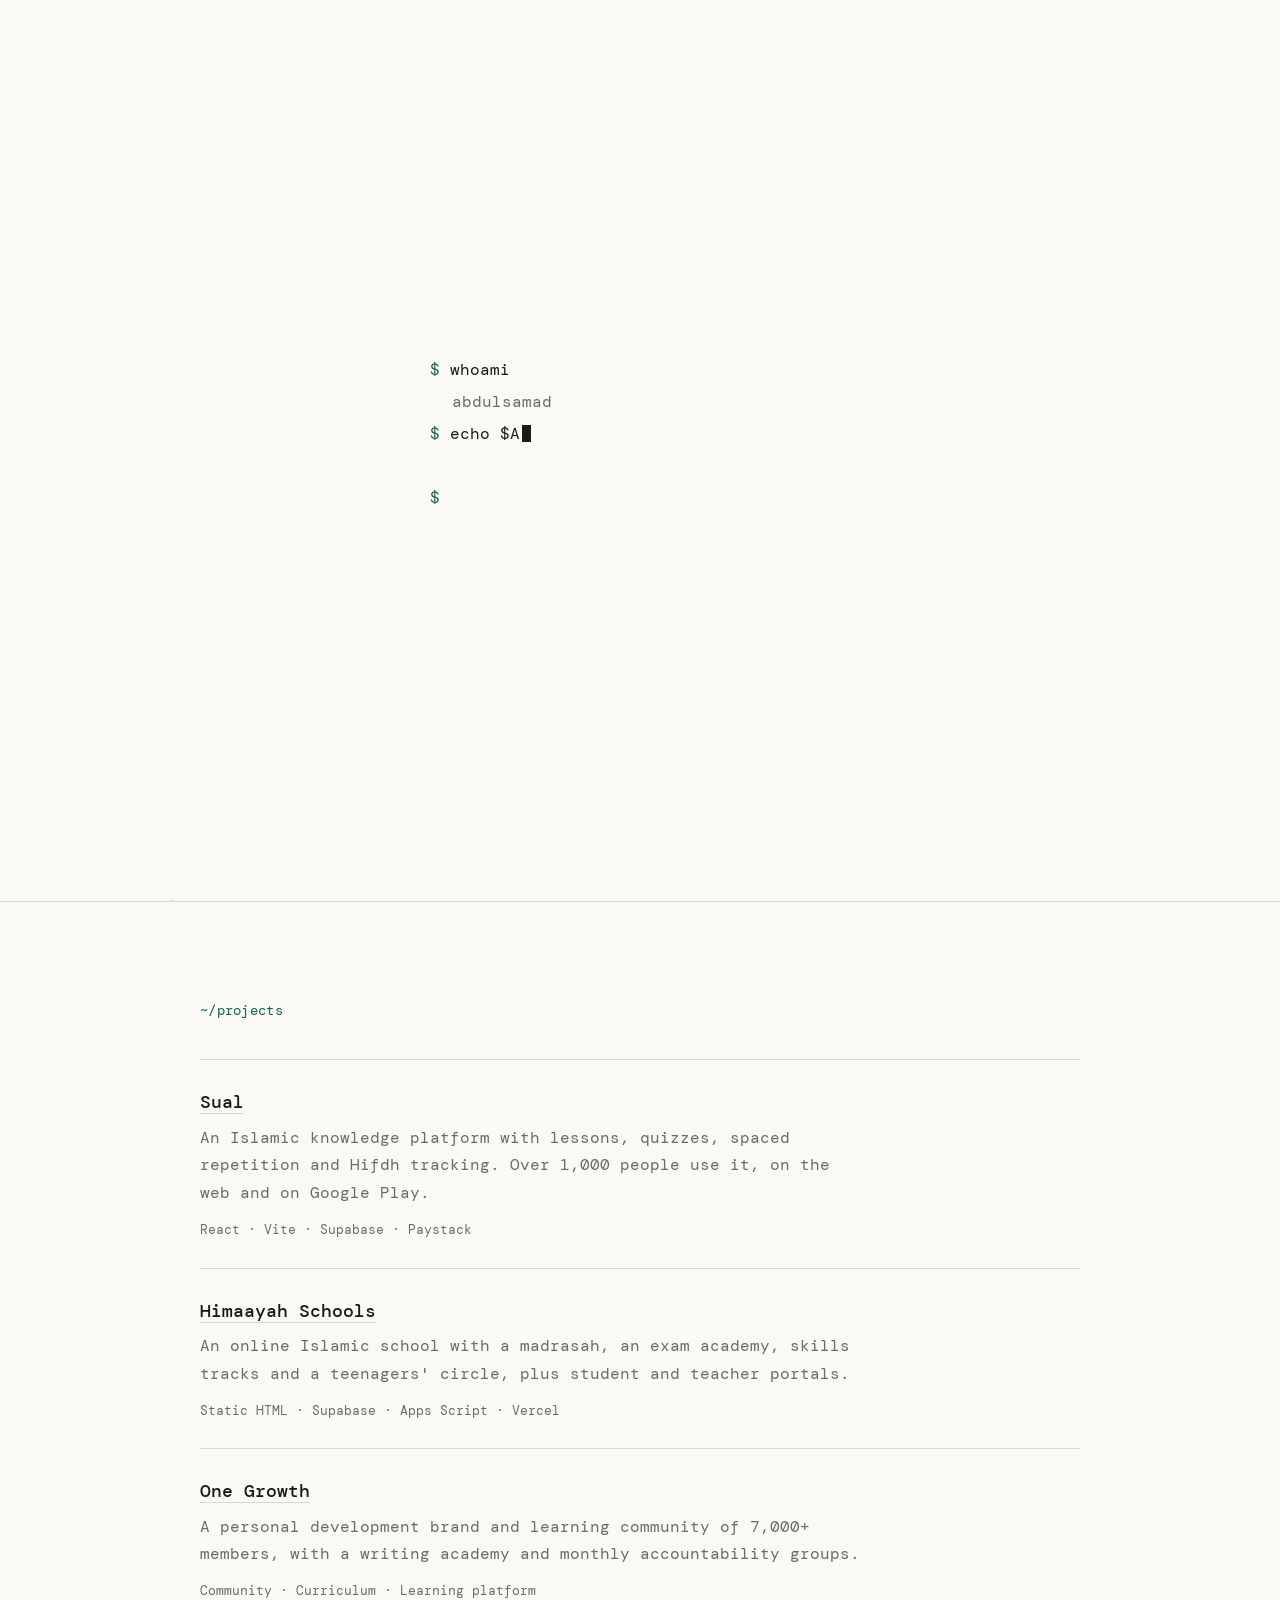
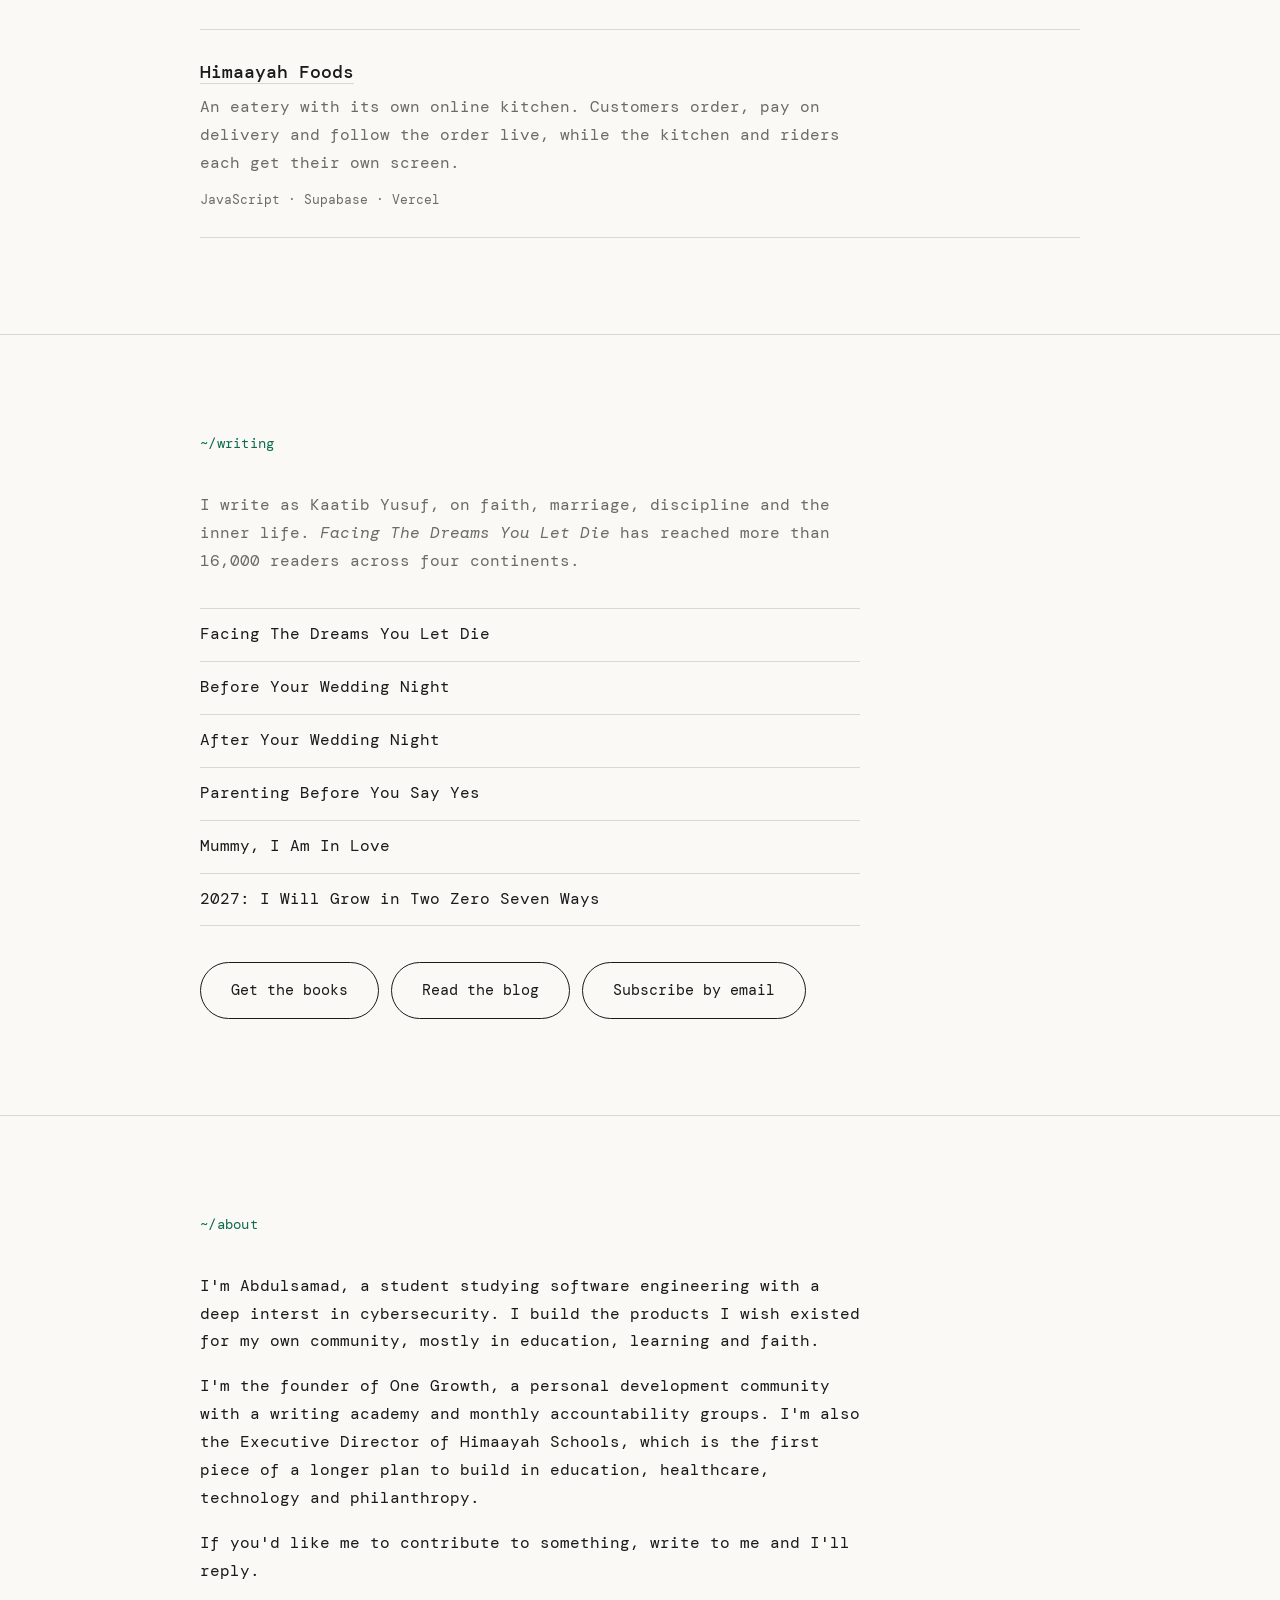
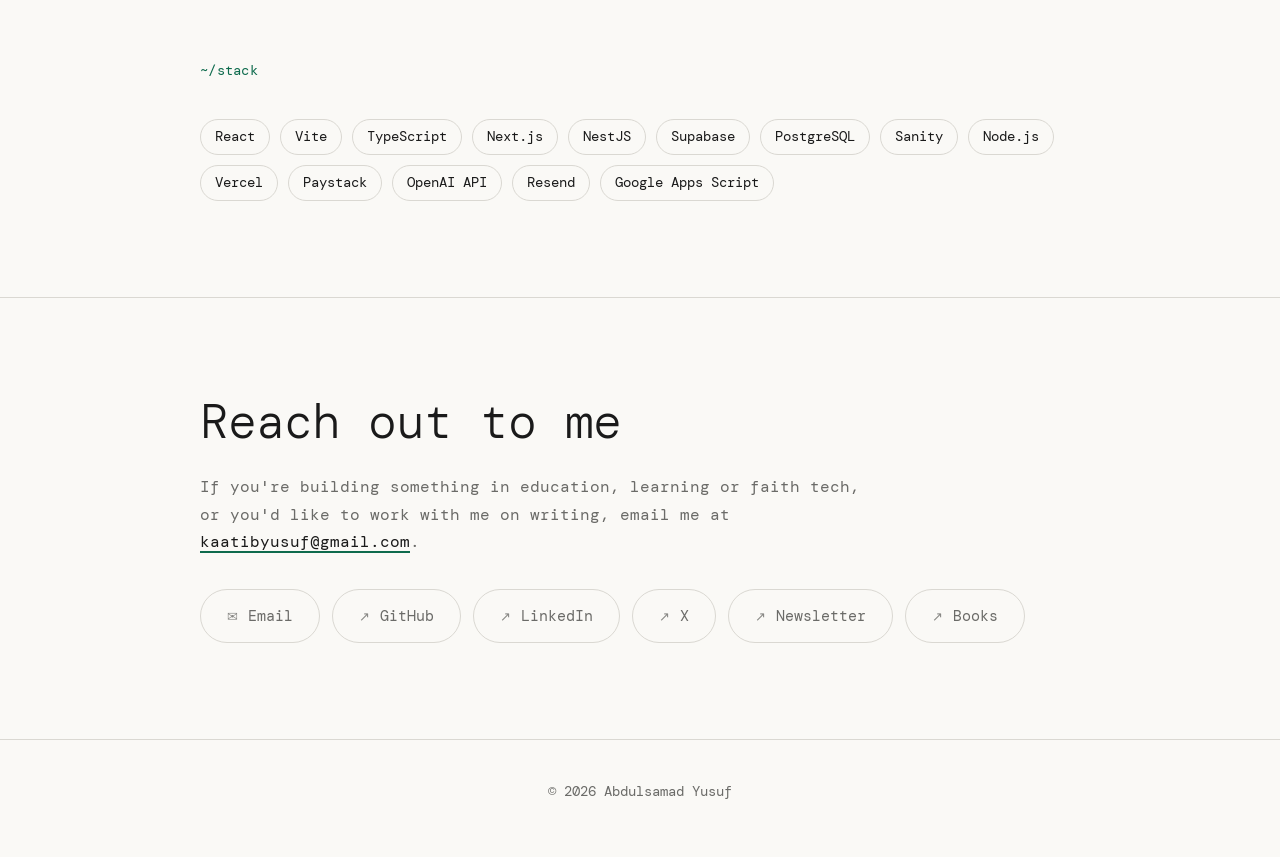
==== index.html @ 69ed5ea5 "Add subscribe box to the blog and set the post dates - Subscribe-by-email box on the blog page and a" ====
<!DOCTYPE html>
<html lang="en">
<head>
  <meta charset="utf-8">
  <meta name="viewport" content="width=device-width, initial-scale=1">
  <title>Abdulsamad Yusuf · Software Engineer &amp; Writer</title>
  <meta name="description" content="Abdulsamad Yusuf builds Sual, Himaayah Schools and Himaayah Foods, founded One Growth, and writes books under the pen name Kaatib Yusuf.">
  <meta property="og:title" content="Abdulsamad Yusuf · Software Engineer &amp; Writer">
  <meta property="og:description" content="Founder-engineer behind Sual and Himaayah Schools. Writes as Kaatib Yusuf.">
  <meta property="og:type" content="website">
  <meta name="theme-color" content="#FAF9F6">
  <link rel="preconnect" href="https://fonts.googleapis.com">
  <link rel="preconnect" href="https://fonts.gstatic.com" crossorigin>
  <link href="https://fonts.googleapis.com/css2?family=DM+Mono:wght@300;400;500&display=swap" rel="stylesheet">
  <script>
    (function () {
      var d = document.documentElement;
      d.classList.add('js');
      var t = null;
      try { t = localStorage.getItem('theme'); } catch (e) {}
      if (!t) t = matchMedia('(prefers-color-scheme: dark)').matches ? 'dark' : 'light';
      d.setAttribute('data-theme', t);
      var seen = false;
      try { seen = sessionStorage.getItem('intro') === '1'; } catch (e) {}
      if (seen || matchMedia('(prefers-reduced-motion: reduce)').matches) d.classList.add('no-intro');
    })();
  </script>
  <link rel="stylesheet" href="style.css">
</head>
<body>

  <div class="intro" id="intro" aria-hidden="true">
    <div class="intro-term">
      <div class="line"><span class="prompt">$</span> <span class="cmd" data-type="whoami"></span></div>
      <div class="out" data-type="abdulsamad"></div>
      <div class="line"><span class="prompt">$</span> <span class="cmd" data-type="echo $ALIAS"></span></div>
      <div class="out" data-type="kaatib yusuf"></div>
      <div class="line"><span class="prompt">$</span> <span class="cmd" data-type="echo $ROLE"></span></div>
      <div class="out" data-type="software engineer / writer"></div>
    </div>
  </div>

  <a class="skip" href="#main">Skip to content</a>

  <header class="nav" id="nav">
    <a class="brand" href="#top" aria-label="Home">~/abdulsamad</a>
    <div class="bar">
      <nav id="menu" aria-label="Primary">
        <a href="#projects">/projects</a>
        <a href="#writing">/writing</a>
        <a href="blog/index.html">/blog</a>
        <a href="#about">/about</a>
        <a href="#contact">/contact</a>
      </nav>
      <button class="theme" id="theme" type="button" aria-label="Switch between light and dark theme">
        <svg class="i-sun" width="18" height="18" viewBox="0 0 24 24" fill="none" stroke="currentColor" stroke-width="1.6" stroke-linecap="round" aria-hidden="true"><circle cx="12" cy="12" r="4"/><path d="M12 2v2M12 20v2M4.9 4.9l1.4 1.4M17.7 17.7l1.4 1.4M2 12h2M20 12h2M4.9 19.1l1.4-1.4M17.7 6.3l1.4-1.4"/></svg>
        <svg class="i-moon" width="18" height="18" viewBox="0 0 24 24" fill="none" stroke="currentColor" stroke-width="1.6" stroke-linecap="round" stroke-linejoin="round" aria-hidden="true"><path d="M20 14.5A8 8 0 0 1 9.5 4a8 8 0 1 0 10.5 10.5z"/></svg>
      </button>
      <button class="burger" id="burger" type="button" aria-label="Open menu" aria-expanded="false" aria-controls="menu"><span></span><span></span><span></span></button>
    </div>
  </header>

  <main id="main">

    <section class="hero" id="top">
      <div class="notebook" aria-hidden="true"></div>
      <div class="wrap">
        <h1>Software engineer &amp; writer.</h1>
        <p class="lede">
          I'm <strong>Abdulsamad</strong>, a <strong>solo founder-engineer</strong> building
          <strong>Sual</strong>, <strong>Himaayah Schools</strong> and <strong>Himaayah Foods</strong>, and the author
          <strong>Kaatib Yusuf</strong>. Based in <strong>Nigeria</strong>
          (currently <time id="clock">--:--</time> WAT), studying software engineering and
          open to interesting work.
        </p>
        <div class="actions">
          <a class="pill" href="#projects">See my projects</a>
          <a class="pill" href="#contact">Contact me</a>
        </div>
      </div>
    </section>

    <section class="block" id="projects">
      <div class="wrap">
        <h2 class="label">~/projects</h2>
        <ul class="rows">
          <li>
            <a class="row" href="https://app.usesual.com" target="_blank" rel="noopener">
              <span class="row-title">Sual</span>
              <span class="row-desc">An Islamic knowledge platform with lessons, quizzes, spaced repetition and Hifdh tracking. Over 1,000 people use it, on the web and on Google Play.</span>
              <span class="row-tags">React · Vite · Supabase · Paystack</span>
            </a>
          </li>
          <li>
            <a class="row" href="https://himaayahschools.com" target="_blank" rel="noopener">
              <span class="row-title">Himaayah Schools</span>
              <span class="row-desc">An online Islamic school with a madrasah, an exam academy, skills tracks and a teenagers' circle, plus student and teacher portals.</span>
              <span class="row-tags">Static HTML · Supabase · Apps Script · Vercel</span>
            </a>
          </li>
          <li>
            <a class="row" href="https://www.one-growth.com/" target="_blank" rel="noopener">
              <span class="row-title">One Growth</span>
              <span class="row-desc">A personal development brand and learning community of 7,000+ members, with a writing academy and monthly accountability groups.</span>
              <span class="row-tags">Community · Curriculum · Learning platform</span>
            </a>
          </li>
          <li>
            <a class="row" href="https://himaayah-foods-web.vercel.app/" target="_blank" rel="noopener">
              <span class="row-title">Himaayah Foods</span>
              <span class="row-desc">An eatery with its own online kitchen. Customers order, pay on delivery and follow the order live, while the kitchen and riders each get their own screen.</span>
              <span class="row-tags">JavaScript · Supabase · Vercel</span>
            </a>
          </li>
        </ul>
      </div>
    </section>

    <section class="block" id="writing">
      <div class="wrap">
        <h2 class="label">~/writing</h2>
        <p class="prose">I write as Kaatib Yusuf, on faith, marriage, discipline and the inner life. <em>Facing The Dreams You Let Die</em> has reached more than 16,000 readers across four continents.</p>
        <ul class="books">
          <li><span>Facing The Dreams You Let Die</span></li>
          <li><span>Before Your Wedding Night</span></li>
          <li><span>After Your Wedding Night</span></li>
          <li><span>Parenting Before You Say Yes</span></li>
          <li><span>Mummy, I Am In Love</span></li>
          <li><span>2027: I Will Grow in Two Zero Seven Ways</span></li>
        </ul>
        <p class="actions">
          <a class="pill" href="https://selar.com/m/Kaaatib" target="_blank" rel="noopener">Get the books</a>
          <a class="pill" href="blog/index.html">Read the blog</a>
          <a class="pill" href="https://kaatibyuusuf.substack.com/" target="_blank" rel="noopener">Subscribe by email</a>
        </p>
      </div>
    </section>

    <section class="block" id="about">
      <div class="wrap">
        <h2 class="label">~/about</h2>
        <div class="prose">
          <p>I'm Abdulsamad, a student studying software engineering with a deep interst in cybersecurity. I build the products I wish existed for my own community, mostly in education, learning and faith.</p>
          <p>I'm the founder of One Growth, a personal development community with a writing academy and monthly accountability groups. I'm also the Executive Director of Himaayah Schools, which is the first piece of a longer plan to build in education, healthcare, technology and philanthropy.</p>
          <p>If you'd like me to contribute to something, write to me and I'll reply.</p>
        </div>

        <h2 class="label stack-label">~/stack</h2>
        <ul class="stack">
          <li>React</li><li>Vite</li><li>TypeScript</li><li>Next.js</li><li>NestJS</li>
          <li>Supabase</li><li>PostgreSQL</li><li>Sanity</li><li>Node.js</li>
          <li>Vercel</li><li>Paystack</li><li>OpenAI API</li><li>Resend</li><li>Google Apps Script</li>
        </ul>
      </div>
    </section>


    <section class="block contact" id="contact">
      <div class="wrap">
        <h2 class="big">Reach out to me</h2>
        <p class="prose">If you're building something in education, learning or faith tech, or you'd like to work with me on writing, email me at <a href="mailto:kaatibyusuf@gmail.com">kaatibyusuf@gmail.com</a>.</p>
        <ul class="links">
          <li><a class="pill wide" href="mailto:kaatibyusuf@gmail.com"><span class="ic" aria-hidden="true">✉</span>Email</a></li>
          <li><a class="pill wide" href="https://github.com/kaatibyusuf" target="_blank" rel="noopener"><span class="ic" aria-hidden="true">↗</span>GitHub</a></li>
          <li><a class="pill wide" href="https://www.linkedin.com/in/kaatib-yusuf" target="_blank" rel="noopener"><span class="ic" aria-hidden="true">↗</span>LinkedIn</a></li>
          <li><a class="pill wide" href="https://x.com/kaatibyusuf" target="_blank" rel="noopener"><span class="ic" aria-hidden="true">↗</span>X</a></li>
          <li><a class="pill wide" href="https://kaatibyuusuf.substack.com/" target="_blank" rel="noopener"><span class="ic" aria-hidden="true">↗</span>Newsletter</a></li>
          <li><a class="pill wide" href="https://selar.com/m/Kaaatib" target="_blank" rel="noopener"><span class="ic" aria-hidden="true">↗</span>Books</a></li>
        </ul>
      </div>
    </section>

  </main>

  <footer class="foot">
    <div class="wrap">© 2026 Abdulsamad Yusuf</div>
  </footer>

  <script src="script.js"></script>
</body>
</html>
---- style.css ----
:root {
  --bg: #FAF9F6;
  --ink: #1A1A1A;
  --muted: #6B6B68;
  --line: #DAD8D2;
  --rule: #C4553F;
  --accent: #0E6B4D;
  --hover: #F0EEE9;
  --mono: "DM Mono", ui-monospace, SFMono-Regular, Menlo, Consolas, monospace;
  --wrap: 880px;
  color-scheme: light;
}
[data-theme="dark"] {
  --bg: #0A0A0A;
  --ink: #F0F0EE;
  --muted: #9A9A96;
  --line: #2A2A28;
  --rule: #B5584A;
  --accent: #6DBF9D;
  --hover: #141414;
  color-scheme: dark;
}

*, *::before, *::after { box-sizing: border-box; }
html { scroll-behavior: smooth; scroll-padding-top: 72px; }
body {
  margin: 0; background: var(--bg); color: var(--ink);
  font-family: var(--mono); font-weight: 400; font-size: 15.5px; line-height: 1.8;
  -webkit-font-smoothing: antialiased;
}
a { color: inherit; }
strong { font-weight: 500; color: var(--ink); }
:focus-visible { outline: 2px solid var(--accent); outline-offset: 3px; border-radius: 2px; }

.wrap { width: min(var(--wrap), 100% - 48px); margin-inline: auto; }

.skip { position: absolute; left: 16px; top: -48px; z-index: 100; background: var(--ink); color: var(--bg); padding: 8px 14px; text-decoration: none; }
.skip:focus { top: 12px; }

/* nav */
.nav {
  position: sticky; top: 0; z-index: 20;
  display: flex; align-items: center; justify-content: space-between; gap: 16px;
  padding: 18px max(24px, calc((100% - var(--wrap)) / 2));
  background: var(--bg); border-bottom: 1px solid transparent;
}
.brand { text-decoration: none; letter-spacing: .02em; }
.bar { display: flex; align-items: center; gap: 22px; }
.bar nav { display: flex; align-items: center; gap: 22px; font-size: 14px; }
.bar nav a { text-decoration: none; color: var(--muted); }
.bar nav a:hover { color: var(--ink); }
.theme {
  display: grid; place-items: center; width: 34px; height: 34px;
  background: none; border: 0; color: var(--muted); cursor: pointer; border-radius: 50%;
}
.theme:hover { color: var(--ink); background: var(--hover); }
.i-moon { display: none; }
[data-theme="dark"] .i-sun { display: none; }
[data-theme="dark"] .i-moon { display: block; }
.burger { display: none; width: 40px; height: 40px; background: none; border: 0; cursor: pointer; padding: 0; position: relative; }
.burger span { position: absolute; left: 8px; right: 8px; height: 2px; background: var(--ink); transition: transform .2s, opacity .2s; }
.burger span:nth-child(1) { top: 13px; }
.burger span:nth-child(2) { top: 19px; }
.burger span:nth-child(3) { top: 25px; }
.nav.open .burger span:nth-child(1) { transform: translateY(6px) rotate(45deg); }
.nav.open .burger span:nth-child(2) { opacity: 0; }
.nav.open .burger span:nth-child(3) { transform: translateY(-6px) rotate(-45deg); }

/* hero */
.hero {
  position: relative; overflow: hidden;
  min-height: calc(100svh - 70px);
  display: flex; align-items: center; padding: 72px 0 110px;
}
.hero .wrap { position: relative; z-index: 1; }
.notebook {
  position: absolute; inset: 0; background: var(--line); opacity: .75;
  -webkit-mask: url("data:image/svg+xml,%3Csvg xmlns='http://www.w3.org/2000/svg' width='44' height='44'%3E%3Crect y='43' width='44' height='1'/%3E%3C/svg%3E");
          mask: url("data:image/svg+xml,%3Csvg xmlns='http://www.w3.org/2000/svg' width='44' height='44'%3E%3Crect y='43' width='44' height='1'/%3E%3C/svg%3E");
}
.hero::before {
  content: ""; position: absolute; top: 0; bottom: 0;
  left: max(16px, calc((100% - var(--wrap)) / 2 - 28px));
  width: 1px; background: var(--rule); opacity: .6; z-index: 1;
}
h1 {
  margin: 0 0 30px; font-weight: 300; font-size: clamp(36px, 6.6vw, 66px);
  line-height: 1.1; letter-spacing: -.02em; max-width: 20ch;
}
.lede { margin: 0 0 44px; max-width: 64ch; font-size: 17px; line-height: 1.9; color: var(--muted); }
.lede strong { font-weight: 500; }

.actions { display: flex; flex-wrap: wrap; gap: 12px; margin: 0; }
.pill {
  display: inline-block; padding: 14px 30px;
  border: 1px solid var(--ink); border-radius: 999px;
  text-decoration: none; font-size: 14.5px; background: transparent;
  transition: background .15s, color .15s;
}
.pill:hover { background: var(--ink); color: var(--bg); }

/* blocks */
.block { padding: 96px 0; border-top: 1px solid var(--line); }
.label { margin: 0 0 36px; font-size: 14px; font-weight: 400; color: var(--accent); letter-spacing: .02em; }
.stack-label { margin-top: 72px; }
.big { margin: 0 0 24px; font-weight: 300; font-size: clamp(32px, 5.4vw, 48px); line-height: 1.15; letter-spacing: -.02em; }
.prose { max-width: 66ch; }
.prose p { margin: 0 0 1.1em; }
.prose p:last-child { margin-bottom: 0; }
p.prose { margin: 0 0 32px; color: var(--muted); }
.prose a { color: var(--ink); text-decoration-color: var(--accent); text-underline-offset: 4px; text-decoration-thickness: 2px; }
.prose em { font-style: italic; }

.rows { list-style: none; margin: 0; padding: 0; }
.rows li { border-top: 1px solid var(--line); }
.rows li:last-child { border-bottom: 1px solid var(--line); }
.row { display: block; padding: 26px 12px; margin: 0 -12px; text-decoration: none; transition: background .15s; }
a.row:hover { background: var(--hover); }
.row-title { display: block; font-size: 18px; font-weight: 500; margin-bottom: 6px; }
a.row .row-title { text-decoration: underline; text-decoration-color: var(--line); text-underline-offset: 5px; }
a.row:hover .row-title { text-decoration-color: var(--accent); }
.row-desc { display: block; max-width: 66ch; color: var(--muted); }
.row-tags { display: block; margin-top: 10px; font-size: 13px; color: var(--muted); }

.books { list-style: none; margin: 0 0 36px; padding: 0; max-width: 66ch; }
.books li { padding: 12px 0; border-top: 1px solid var(--line); }
.books li:last-child { border-bottom: 1px solid var(--line); }

.stack { list-style: none; margin: 0; padding: 0; display: flex; flex-wrap: wrap; gap: 10px; }
.stack li { padding: 5px 14px; border: 1px solid var(--line); border-radius: 999px; font-size: 13.5px; }

/* blog */
.sub { margin: 48px 0 0; padding: 26px 28px; border: 1px solid var(--line); border-left: 2px solid var(--accent); }
.sub-t { margin: 0 0 6px; font-size: 17px; font-weight: 500; }
.sub-d { margin: 0 0 20px; color: var(--muted); max-width: 52ch; }
.sub .pill { padding: 12px 26px; }
.blog-top .sub { margin: 0 0 40px; }
.blog-top { border-top: 0; padding-top: 72px; }
.page-h { margin: 0 0 16px; font-weight: 300; font-size: clamp(32px, 5.4vw, 48px); line-height: 1.15; letter-spacing: -.02em; color: var(--accent); }
.post { max-width: 700px; }
.crumb { margin: 0 0 28px; font-size: 14px; }
.crumb a { color: var(--accent); text-decoration: none; }
.crumb a:hover { text-decoration: underline; text-underline-offset: 4px; }
.post-h { margin: 0 0 14px; font-weight: 300; font-size: clamp(30px, 5vw, 46px); line-height: 1.15; letter-spacing: -.02em; max-width: none; }
.meta { margin: 0 0 44px; font-size: 13.5px; color: var(--muted); }
.muted { color: var(--muted); }
.post-body { font-size: 16px; line-height: 1.95; }
.post-body > :first-child { margin-top: 0; }
.post-body p, .post-body ul, .post-body ol, .post-body pre, .post-body blockquote { margin: 0 0 1.3em; }
.post-body h2, .post-body h3, .post-body h4 { margin: 2em 0 .6em; font-weight: 500; line-height: 1.35; }
.post-body h2 { font-size: 21px; } .post-body h3 { font-size: 18px; } .post-body h4 { font-size: 16px; }
.post-body ul, .post-body ol { padding-left: 1.4em; }
.post-body li { margin-bottom: .35em; }
.post-body a { text-decoration-color: var(--accent); text-underline-offset: 4px; text-decoration-thickness: 2px; }
.post-body code { font-family: var(--mono); font-size: .92em; background: var(--hover); border: 1px solid var(--line); border-radius: 4px; padding: 1px 6px; }
.post-body pre { background: var(--hover); border: 1px solid var(--line); border-radius: 6px; padding: 16px 18px; overflow-x: auto; line-height: 1.7; font-size: 14px; }
.post-body pre code { background: none; border: 0; padding: 0; font-size: inherit; }
.post-body blockquote { border-left: 2px solid var(--rule); padding-left: 18px; color: var(--muted); }
.post-body blockquote > :last-child { margin-bottom: 0; }
.post-body img { max-width: 100%; height: auto; border-radius: 4px; }
.post-body hr { border: 0; border-top: 1px solid var(--line); margin: 2.4em 0; }
.post-nav { display: flex; justify-content: space-between; gap: 24px; margin-top: 64px; padding-top: 28px; border-top: 1px solid var(--line); font-size: 14.5px; }
.post-nav a { display: block; max-width: 48%; text-decoration: none; }
.post-nav a:hover { color: var(--accent); }
.post-nav a span { display: block; font-size: 13px; }
.post-nav a.r { text-align: right; margin-left: auto; }

/* contact links */
.links { list-style: none; margin: 0; padding: 0; display: flex; flex-wrap: wrap; gap: 12px; }
.pill.wide { display: flex; align-items: center; gap: 10px; border-color: var(--line); color: var(--muted); padding: 13px 26px; }
.pill.wide:hover { background: var(--hover); color: var(--ink); border-color: var(--muted); }
.ic { font-size: 13px; opacity: .8; }

.foot { padding: 40px 0 52px; border-top: 1px solid var(--line); color: var(--muted); font-size: 13.5px; text-align: center; }

/* intro */
.intro {
  position: fixed; inset: 0; z-index: 200; display: none;
  background: var(--bg); align-items: center; justify-content: center;
  transition: opacity .5s ease, visibility .5s;
}
.js:not(.no-intro) .intro { display: flex; }
.intro.done { opacity: 0; visibility: hidden; }
.intro-term { width: min(420px, 100% - 48px); font-size: 16px; line-height: 2; }
.prompt { color: var(--accent); }
.out { color: var(--muted); min-height: 2em; padding-left: 1.4em; }
.caret::after {
  content: ""; display: inline-block; width: .55em; height: 1.05em;
  background: var(--ink); vertical-align: -.2em; margin-left: 2px;
  animation: blink 1s steps(1) infinite;
}
@keyframes blink { 50% { opacity: 0; } }

@media (max-width: 720px) {
  .hero::before { left: 10px; }
  body { font-size: 15px; }
  .nav { padding: 10px 20px; border-bottom-color: var(--line); }
  .burger { display: block; }
  .bar { gap: 4px; }
  .bar nav {
    position: absolute; left: 0; right: 0; top: 100%;
    flex-direction: column; align-items: flex-start; gap: 0;
    background: var(--bg); border-bottom: 1px solid var(--line);
    padding: 8px 20px 16px; font-size: 16px;
    display: none;
  }
  .nav.open .bar nav { display: flex; }
  .bar nav a { padding: 10px 0; width: 100%; }
  .hero { padding: 56px 0 80px; }
  .block { padding: 68px 0; }
  .wrap { width: calc(100% - 40px); }
  .lede { font-size: 16px; }
  .actions .pill { flex: 0 0 auto; }
  .links { flex-direction: column; }
  .pill.wide { width: 100%; border-radius: 999px; padding: 15px 24px; }
}
@media (prefers-reduced-motion: reduce) {
  html { scroll-behavior: auto; }
  .intro { display: none !important; }
  * { transition: none !important; animation: none !important; }
}
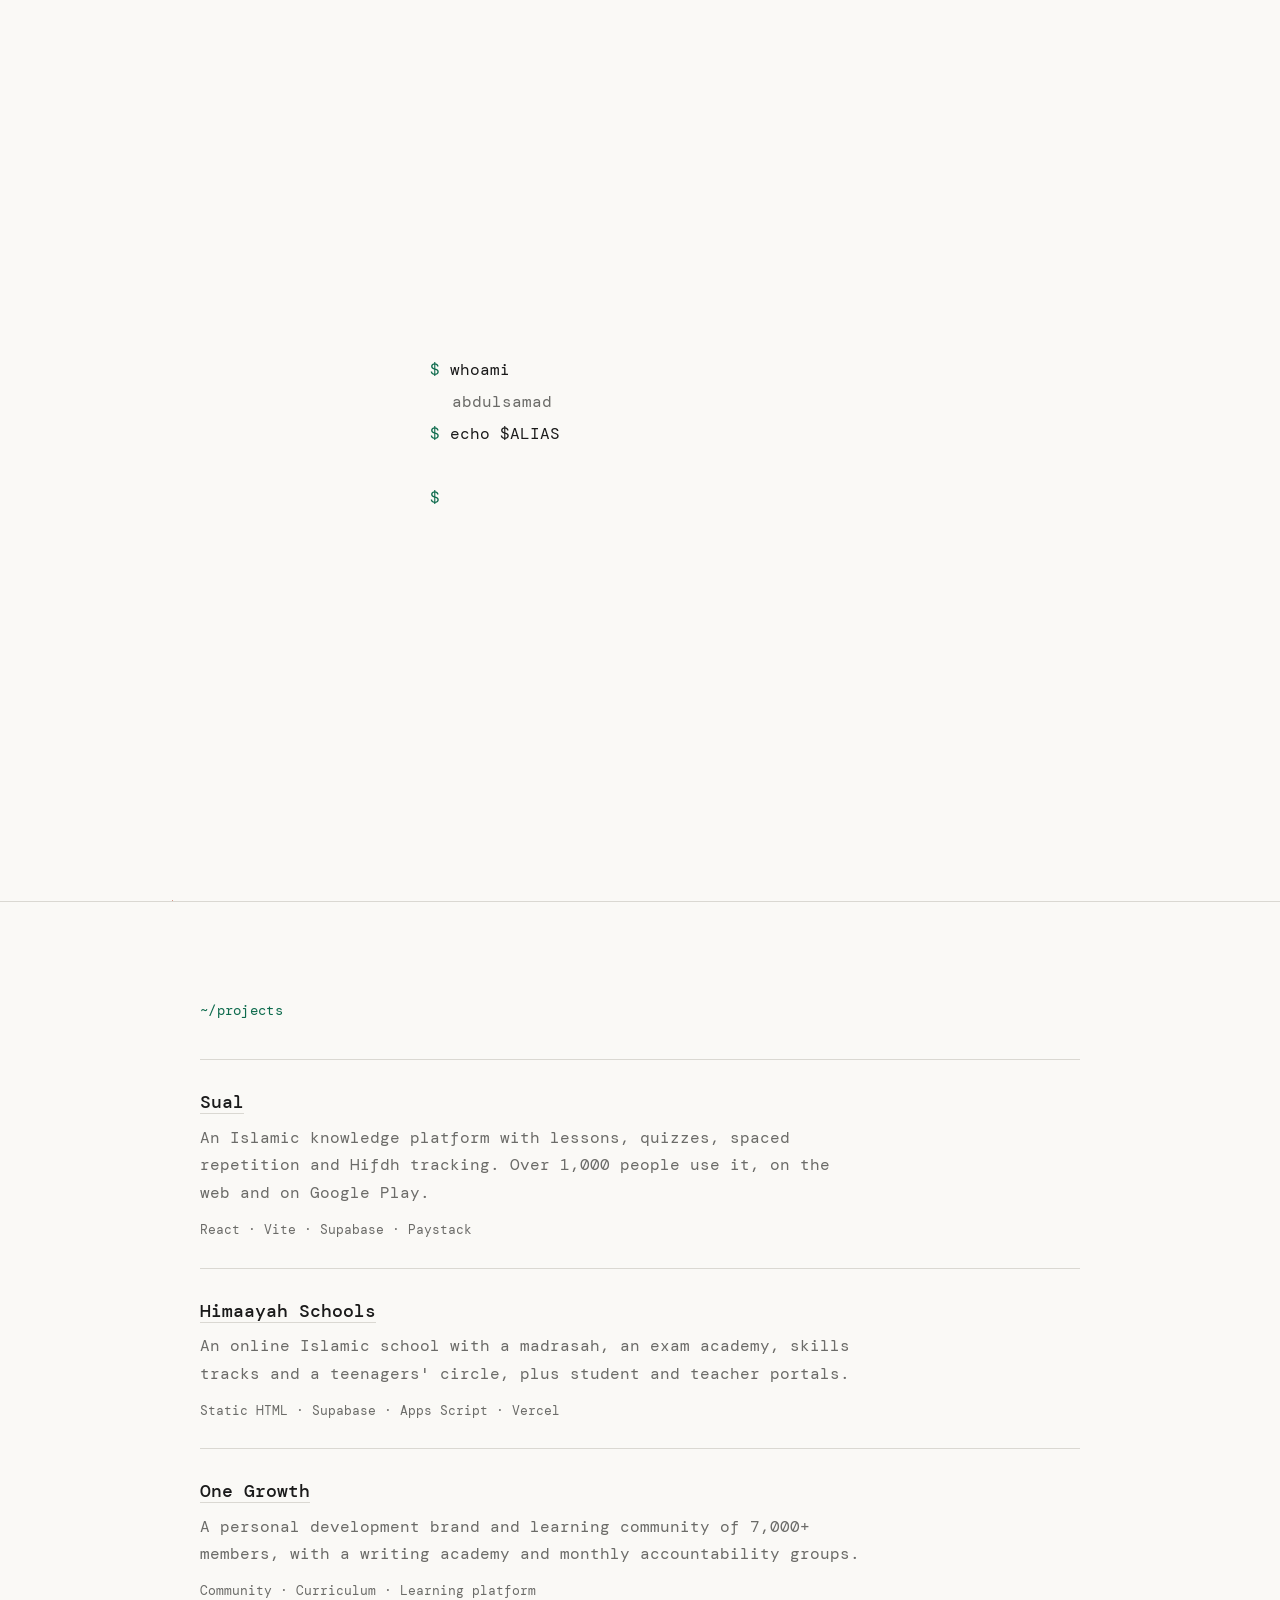
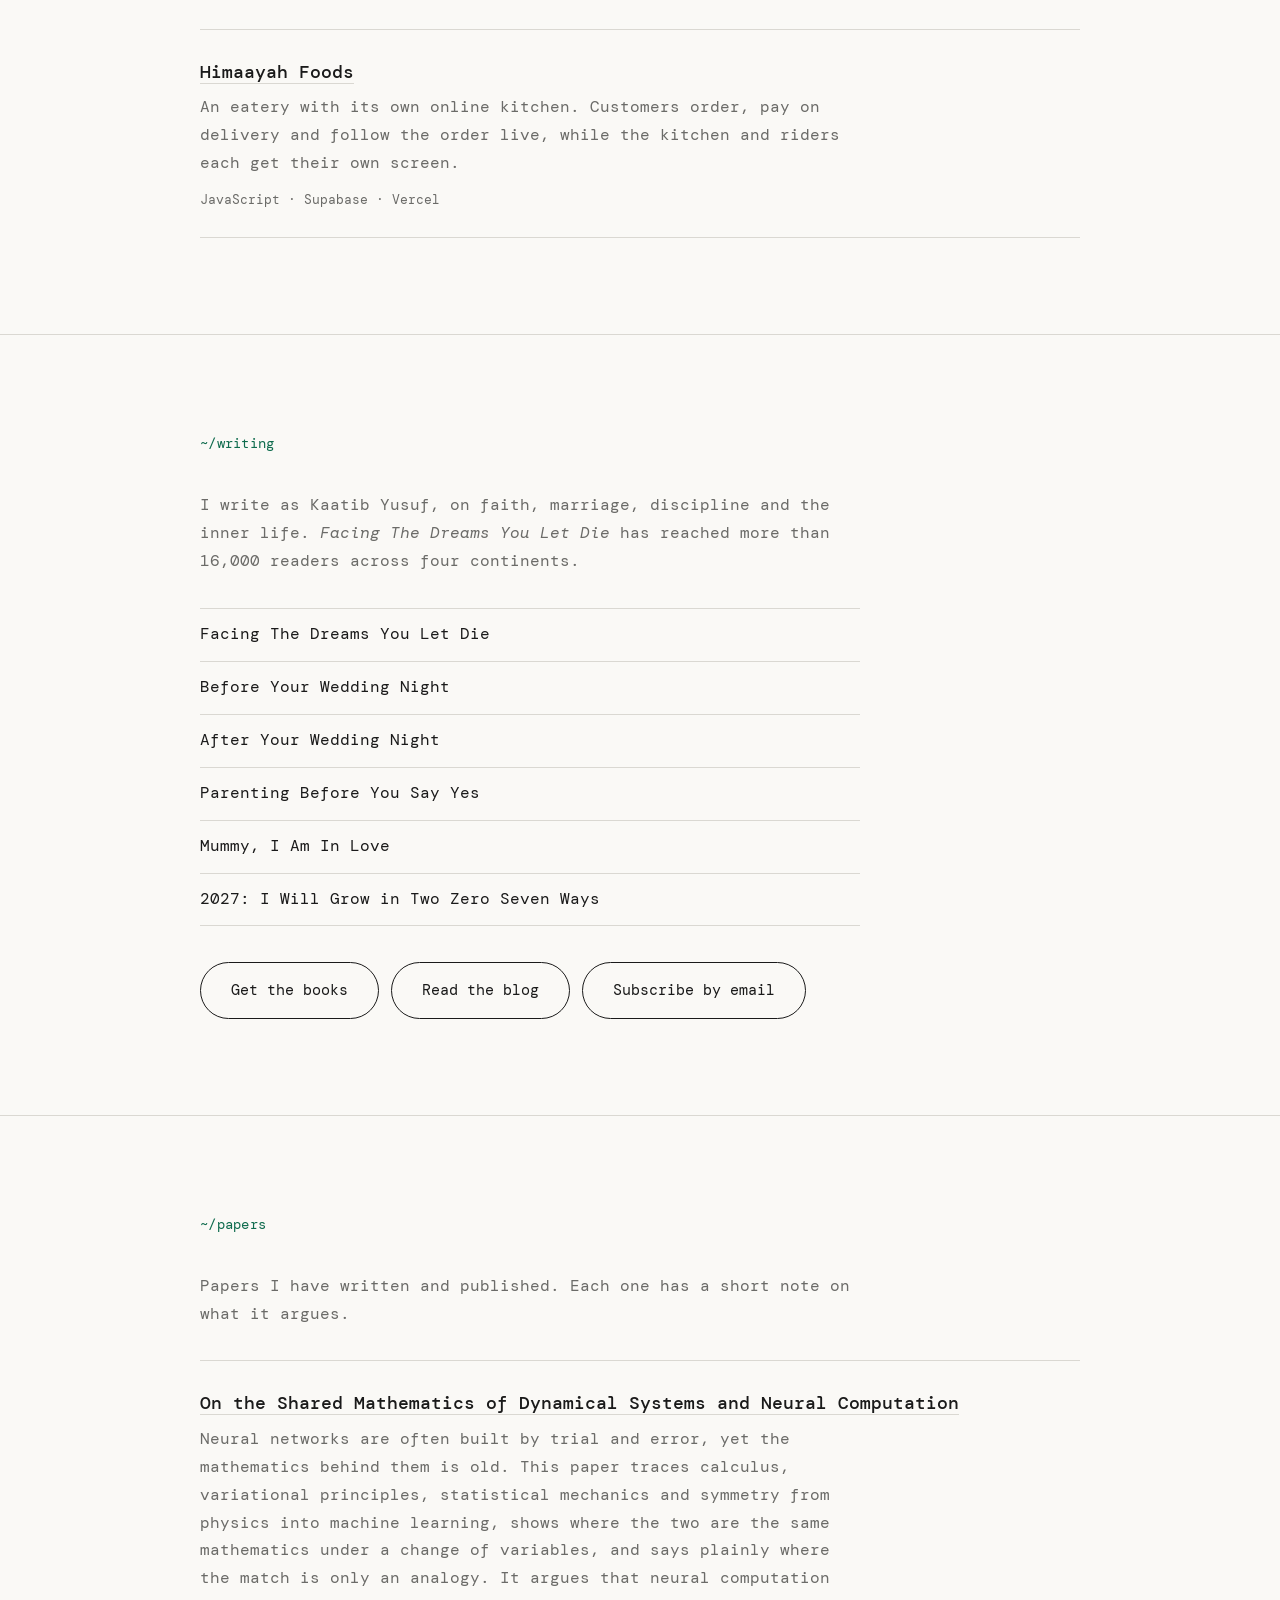
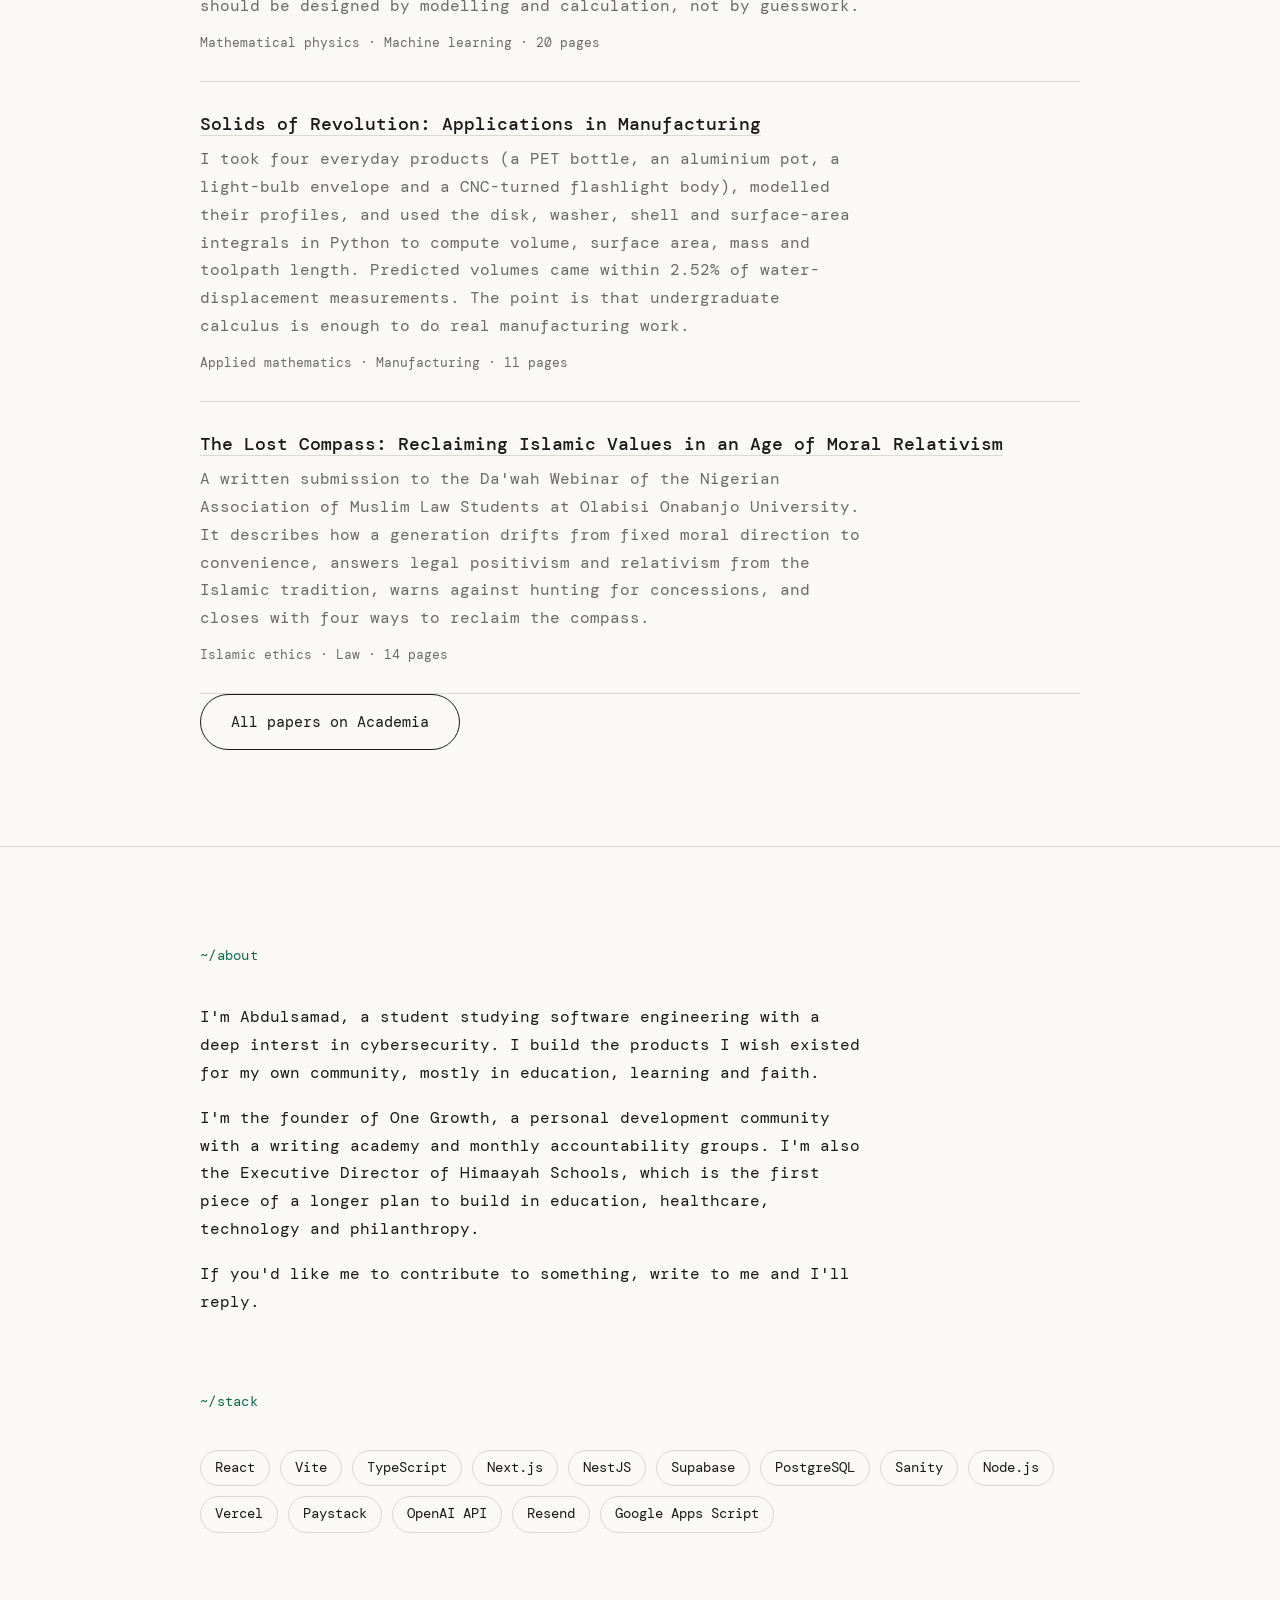
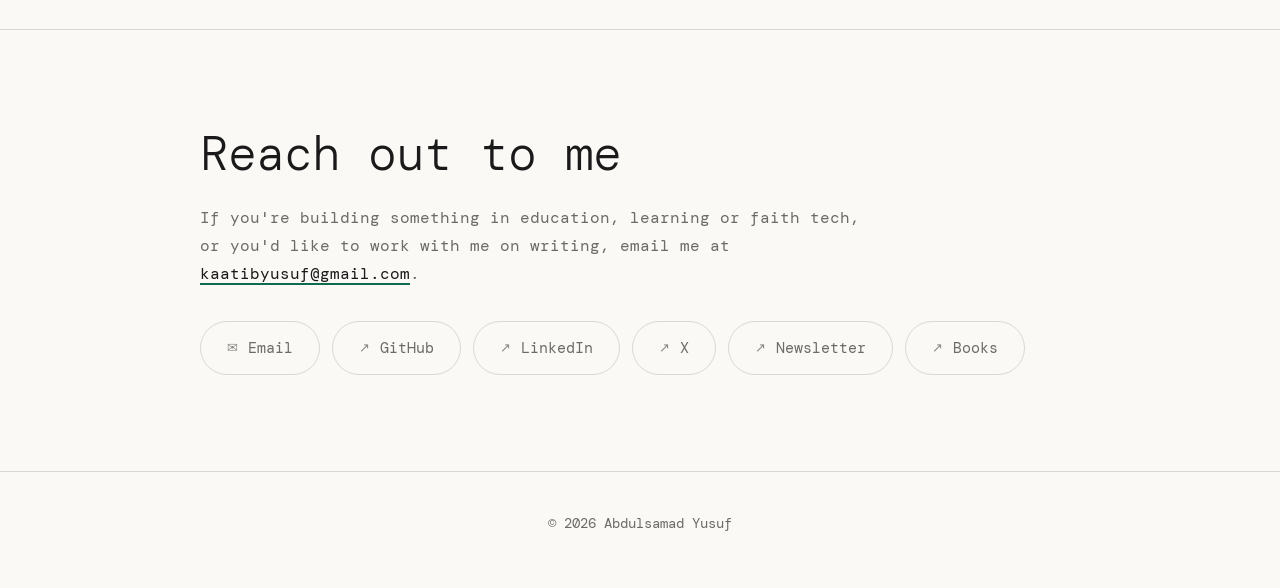
==== commit 3df3825a: "Add papers section - ~/papers with three papers and a short note on each - /papers nav link on home " ====
--- a/index.html
+++ b/index.html
@@ -49,6 +49,7 @@
         <a href="#projects">/projects</a>
         <a href="#writing">/writing</a>
         <a href="blog/index.html">/blog</a>
+        <a href="#papers">/papers</a>
         <a href="#about">/about</a>
         <a href="#contact">/contact</a>
       </nav>
@@ -136,6 +137,39 @@
       </div>
     </section>
 
+    <section class="block" id="papers">
+      <div class="wrap">
+        <h2 class="label">~/papers</h2>
+        <p class="prose">Papers I have written and published. Each one has a short note on what it argues.</p>
+        <ul class="rows">
+          <li>
+            <a class="row" href="https://www.academia.edu/168647179/On_the_Shared_Mathematics_of_Dynamical_Systems_and_Neural_Computation" target="_blank" rel="noopener">
+              <span class="row-title">On the Shared Mathematics of Dynamical Systems and Neural Computation</span>
+              <span class="row-desc">Neural networks are often built by trial and error, yet the mathematics behind them is old. This paper traces calculus, variational principles, statistical mechanics and symmetry from physics into machine learning, shows where the two are the same mathematics under a change of variables, and says plainly where the match is only an analogy. It argues that neural computation should be designed by modelling and calculation, not by guesswork.</span>
+              <span class="row-tags">Mathematical physics · Machine learning · 20 pages</span>
+            </a>
+          </li>
+          <li>
+            <a class="row" href="https://www.academia.edu/168245220/Solids_of_Revolution_Applications_in_Manufacturing_Applied_Mathematics_and_Computational_Modelling_of_Consumer_Products" target="_blank" rel="noopener">
+              <span class="row-title">Solids of Revolution: Applications in Manufacturing</span>
+              <span class="row-desc">I took four everyday products (a PET bottle, an aluminium pot, a light-bulb envelope and a CNC-turned flashlight body), modelled their profiles, and used the disk, washer, shell and surface-area integrals in Python to compute volume, surface area, mass and toolpath length. Predicted volumes came within 2.52% of water-displacement measurements. The point is that undergraduate calculus is enough to do real manufacturing work.</span>
+              <span class="row-tags">Applied mathematics · Manufacturing · 11 pages</span>
+            </a>
+          </li>
+          <li>
+            <a class="row" href="https://drive.google.com/file/d/1R8BLgA6RJu6FPWWdYHbzcIpCjwc7RkeZ/view?usp=sharing" target="_blank" rel="noopener">
+              <span class="row-title">The Lost Compass: Reclaiming Islamic Values in an Age of Moral Relativism</span>
+              <span class="row-desc">A written submission to the Da'wah Webinar of the Nigerian Association of Muslim Law Students at Olabisi Onabanjo University. It describes how a generation drifts from fixed moral direction to convenience, answers legal positivism and relativism from the Islamic tradition, warns against hunting for concessions, and closes with four ways to reclaim the compass.</span>
+              <span class="row-tags">Islamic ethics · Law · 14 pages</span>
+            </a>
+          </li>
+        </ul>
+        <p class="actions">
+          <a class="pill" href="https://miva.academia.edu/AbdulsamadYusuf" target="_blank" rel="noopener">All papers on Academia</a>
+        </p>
+      </div>
+    </section>
+
     <section class="block" id="about">
       <div class="wrap">
         <h2 class="label">~/about</h2>
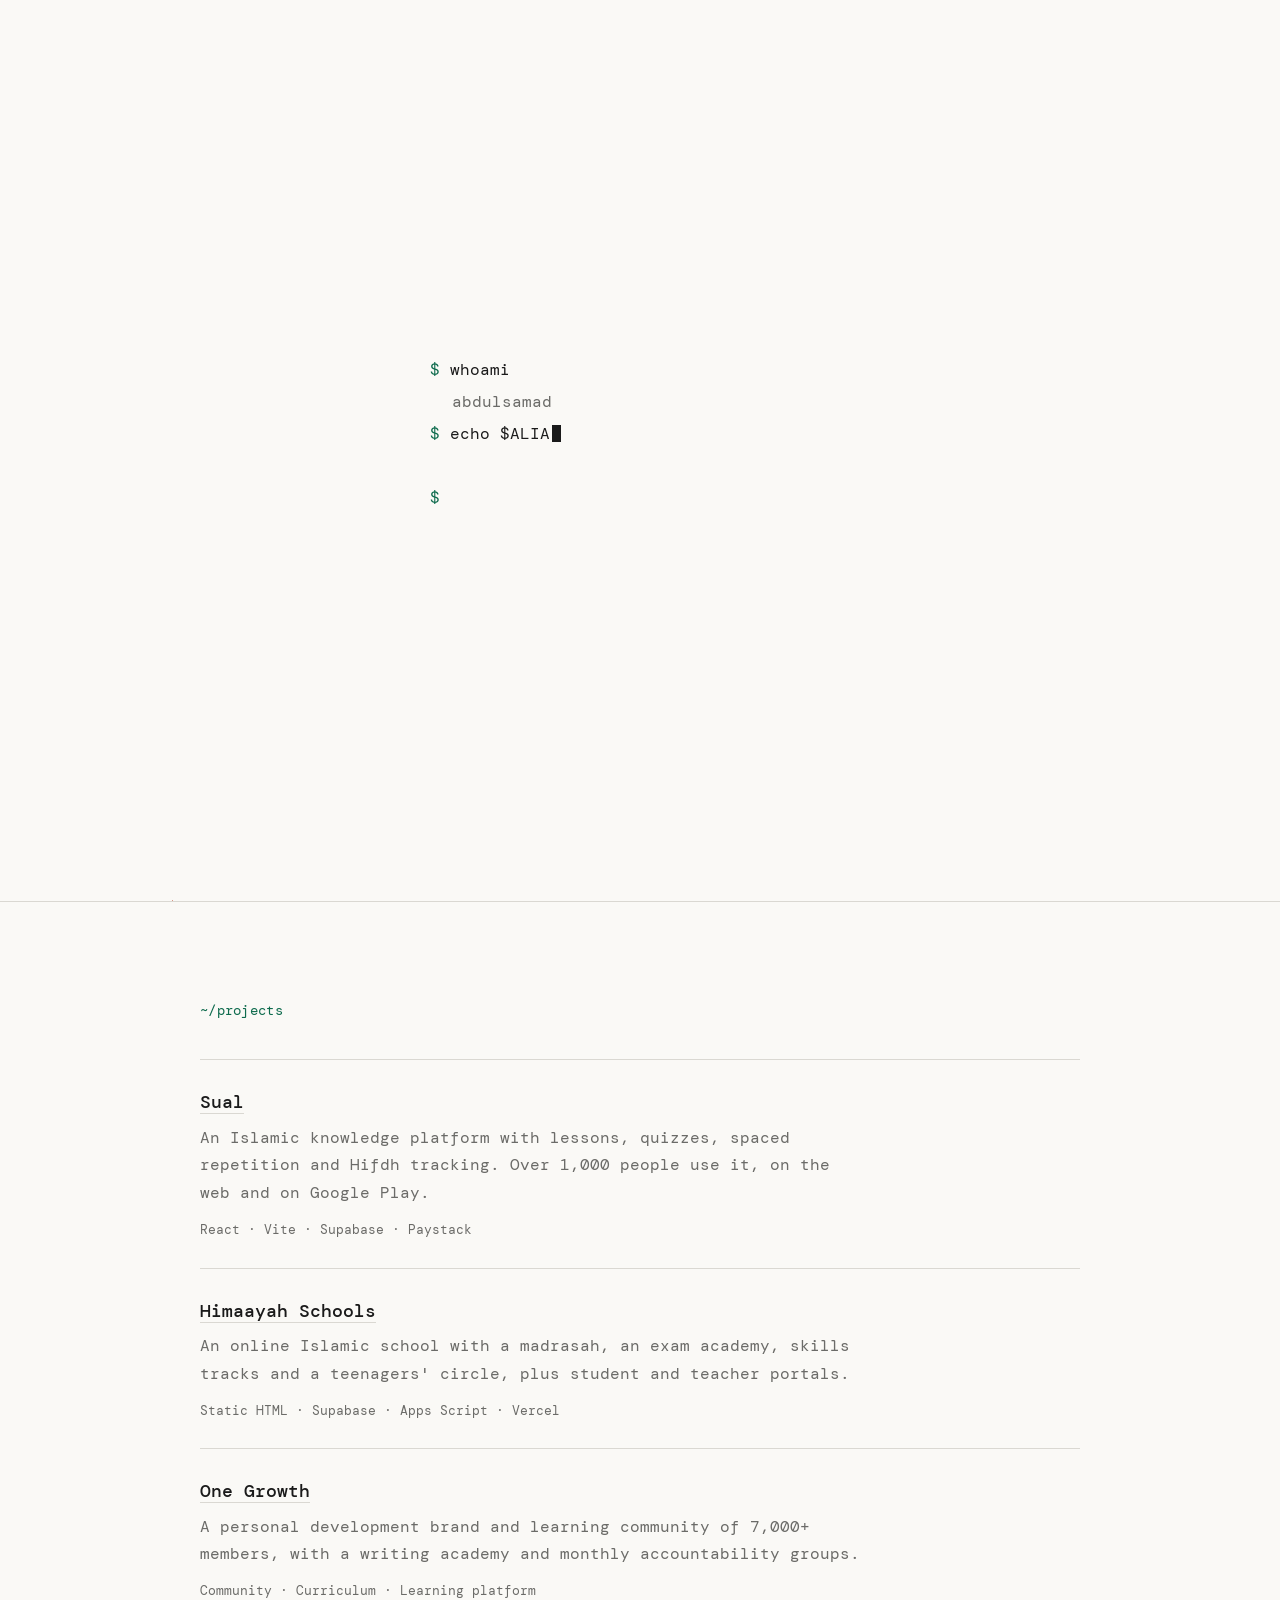
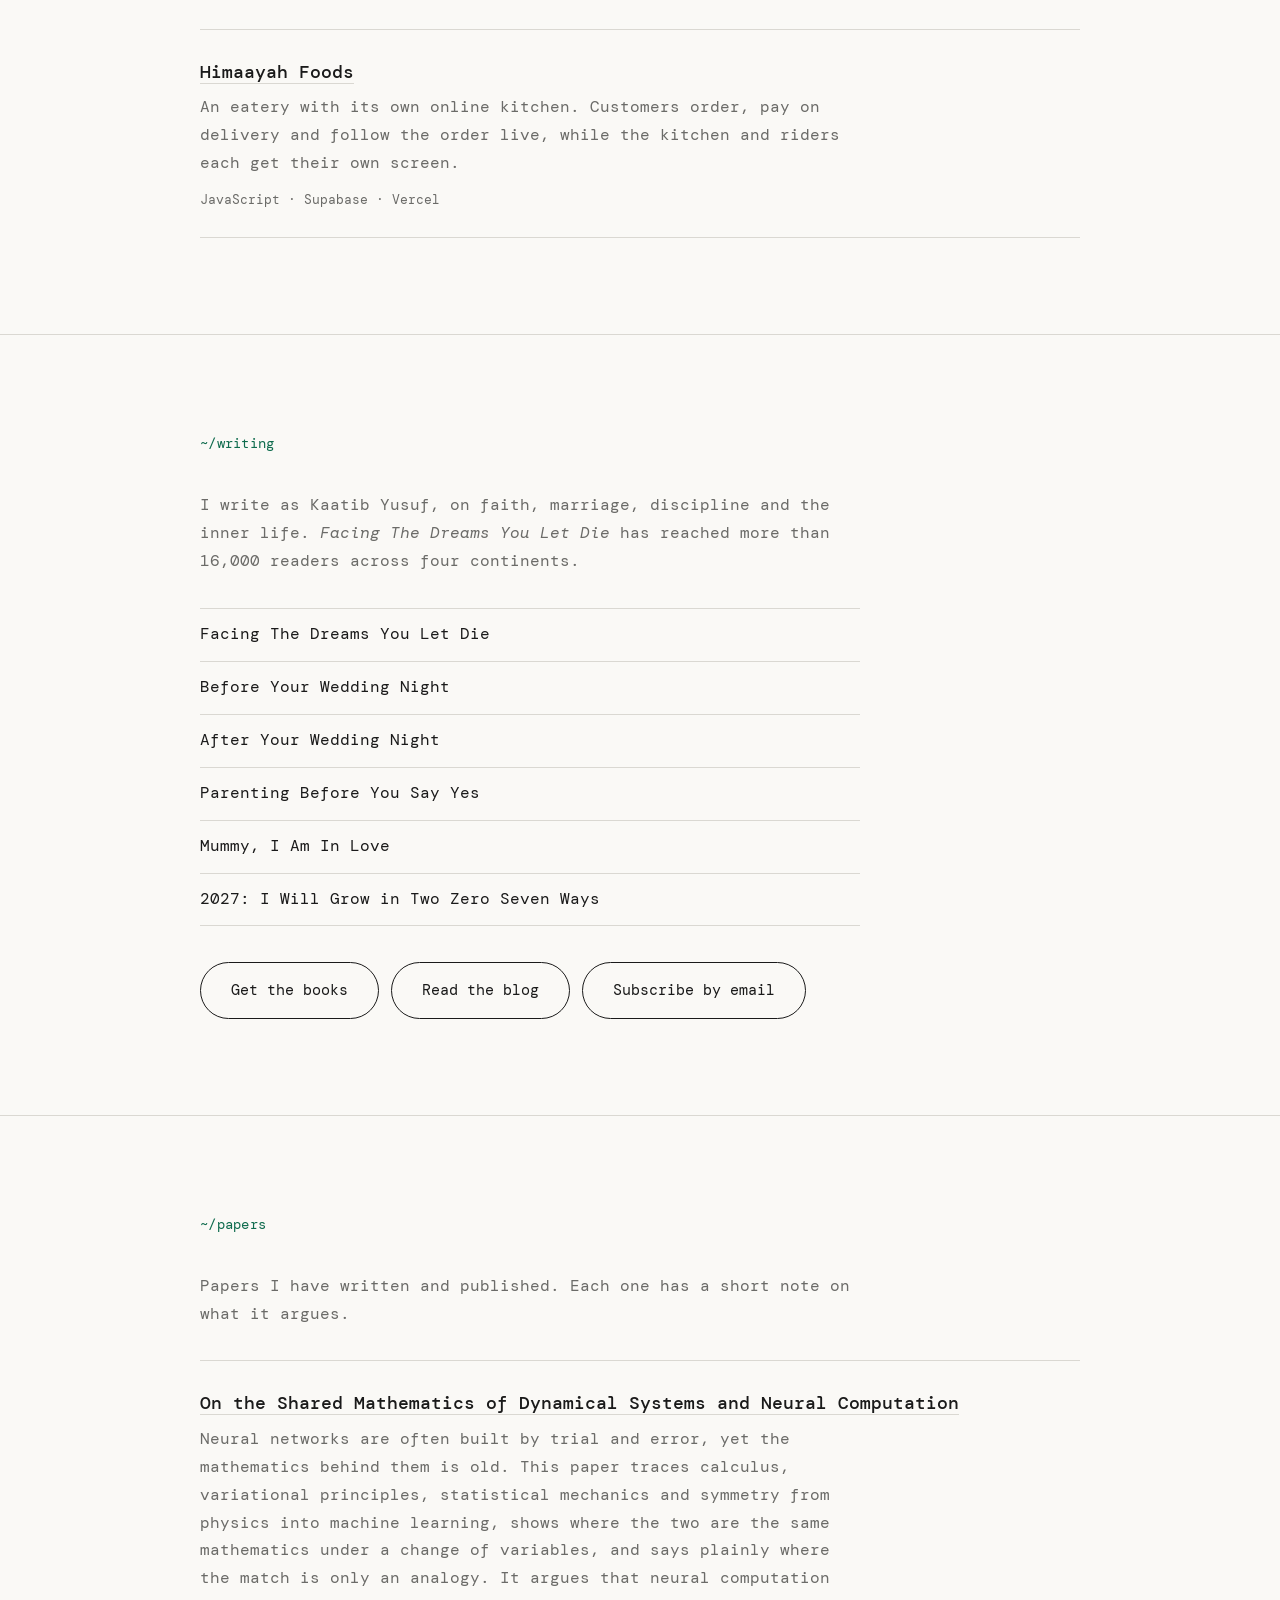
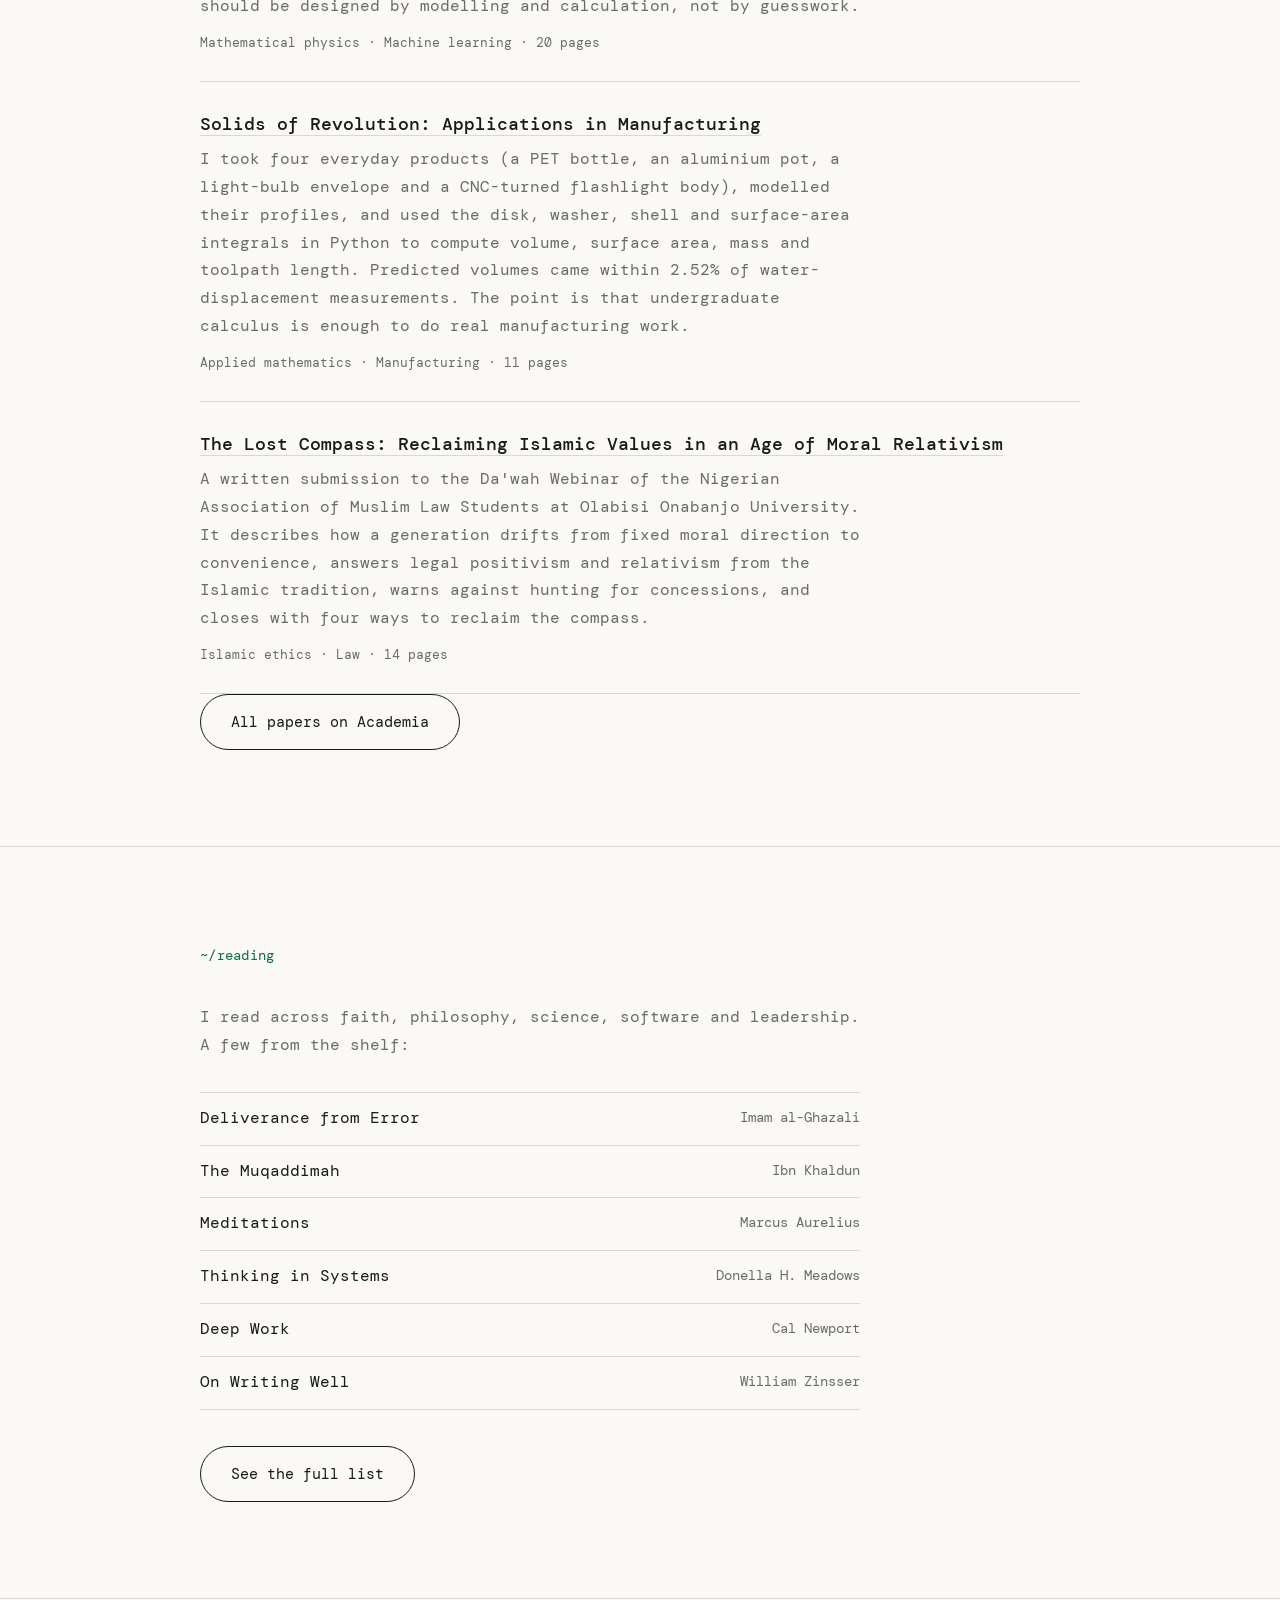
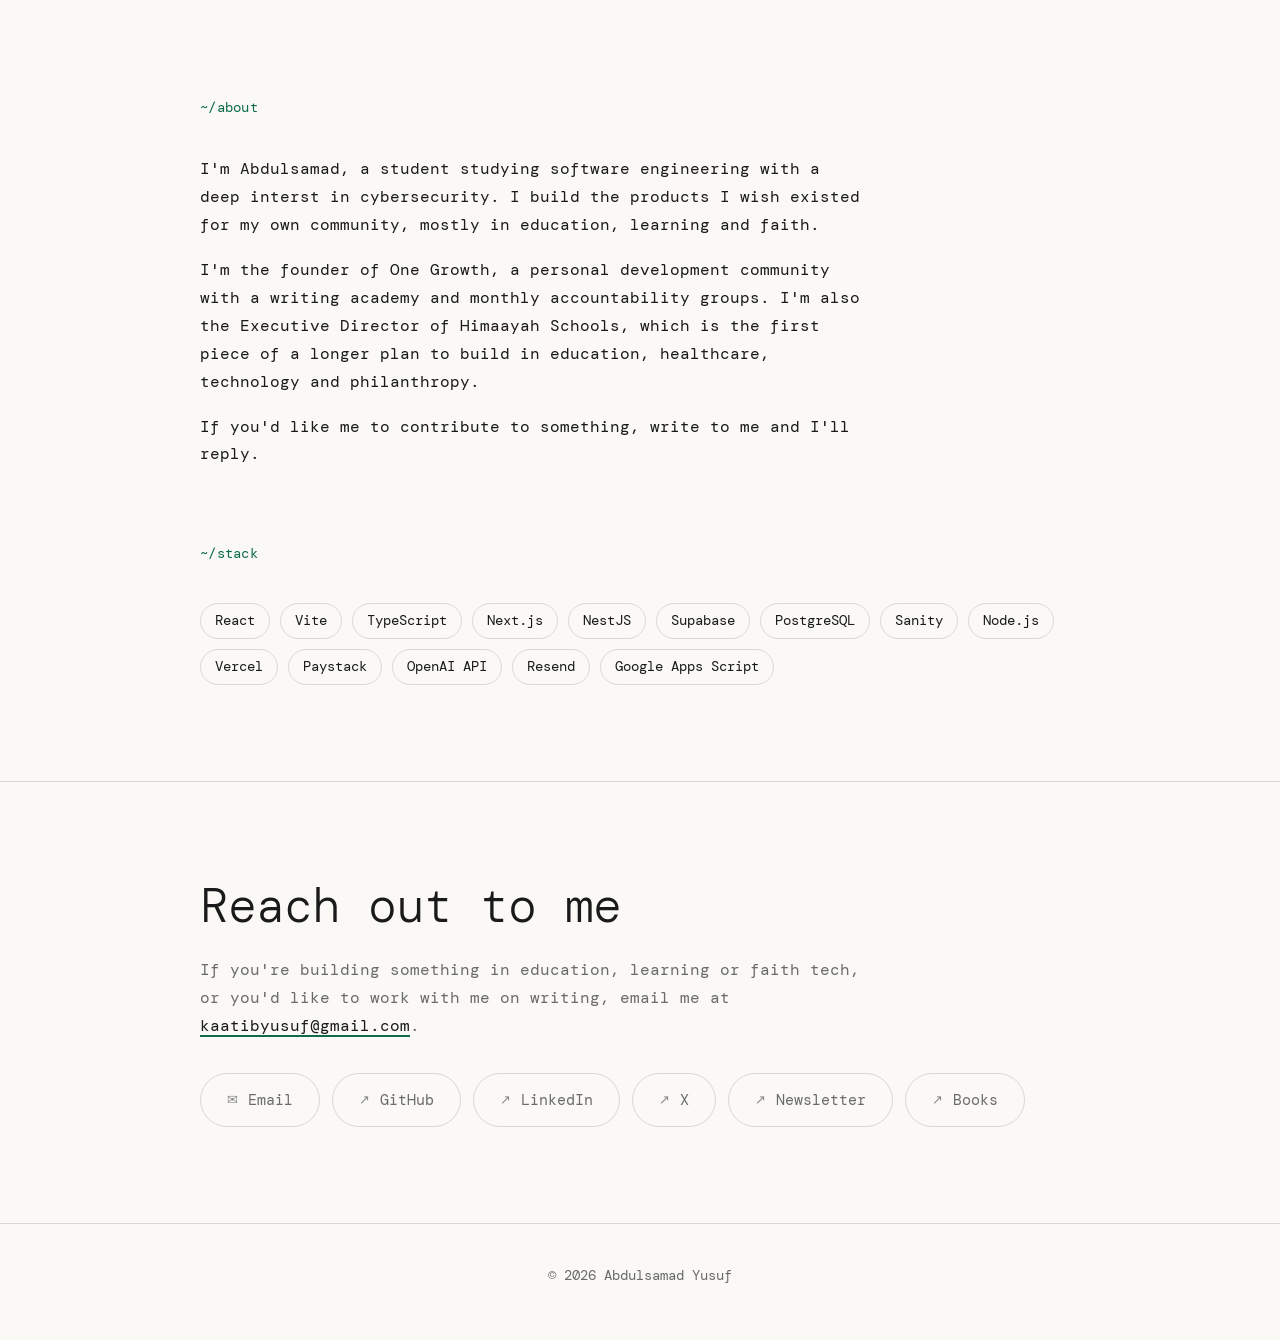
==== commit 6b1f0deb: "Add reading list - ~/reading section on the homepage with six featured books - reading.html with the" ====
--- a/index.html
+++ b/index.html
@@ -170,6 +170,24 @@
       </div>
     </section>
 
+    <section class="block" id="reading">
+      <div class="wrap">
+        <h2 class="label">~/reading</h2>
+        <p class="prose">I read across faith, philosophy, science, software and leadership. A few from the shelf:</p>
+        <ul class="books">
+          <li><span class="bk-t">Deliverance from Error</span><span class="bk-a">Imam al-Ghazali</span></li>
+          <li><span class="bk-t">The Muqaddimah</span><span class="bk-a">Ibn Khaldun</span></li>
+          <li><span class="bk-t">Meditations</span><span class="bk-a">Marcus Aurelius</span></li>
+          <li><span class="bk-t">Thinking in Systems</span><span class="bk-a">Donella H. Meadows</span></li>
+          <li><span class="bk-t">Deep Work</span><span class="bk-a">Cal Newport</span></li>
+          <li><span class="bk-t">On Writing Well</span><span class="bk-a">William Zinsser</span></li>
+        </ul>
+        <p class="actions">
+          <a class="pill" href="reading.html">See the full list</a>
+        </p>
+      </div>
+    </section>
+
     <section class="block" id="about">
       <div class="wrap">
         <h2 class="label">~/about</h2>
--- a/style.css
+++ b/style.css
@@ -219,3 +219,9 @@
   .intro { display: none !important; }
   * { transition: none !important; animation: none !important; }
 }
+
+/* reading */
+.books li { display: flex; flex-wrap: wrap; justify-content: space-between; gap: 2px 24px; }
+.bk-a { color: var(--muted); font-size: 14px; }
+.shelf { max-width: 700px; }
+.shelf-h { margin: 44px 0 12px; font-size: 14px; font-weight: 400; color: var(--accent); letter-spacing: .02em; }
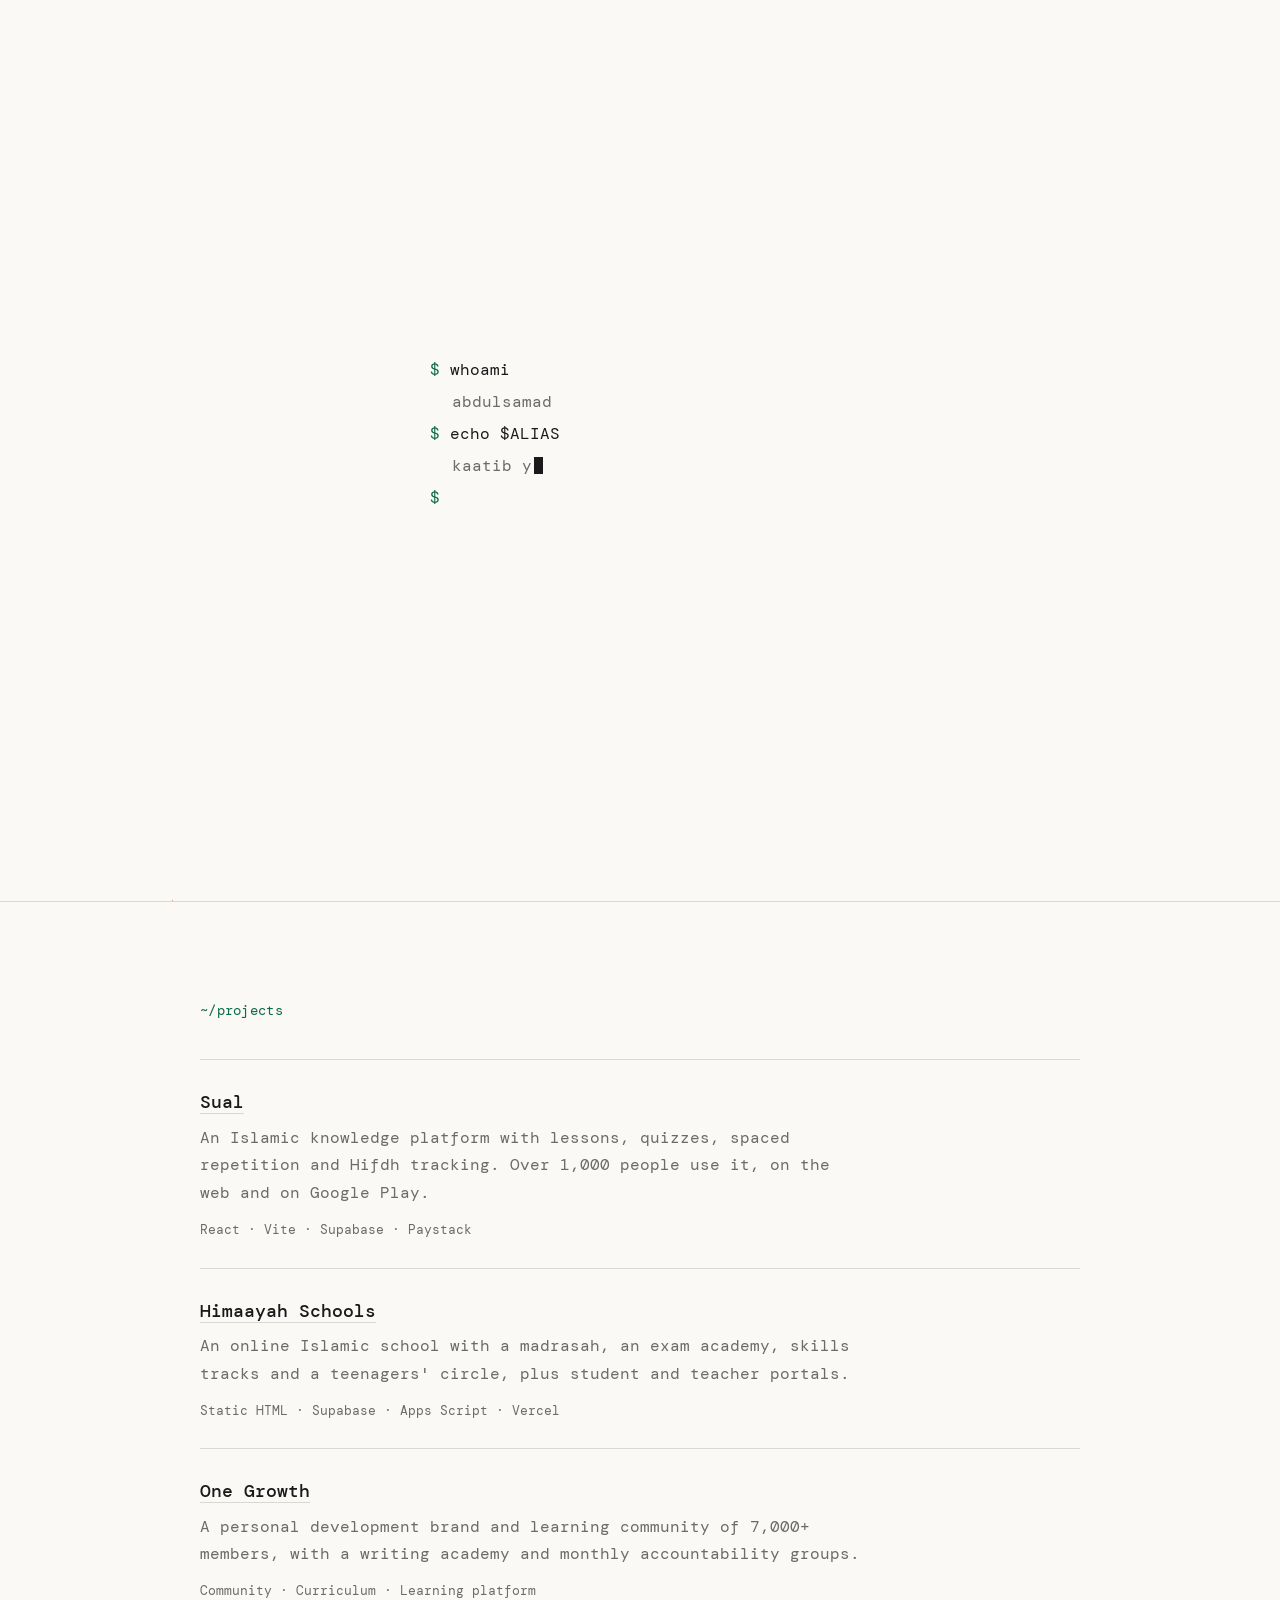
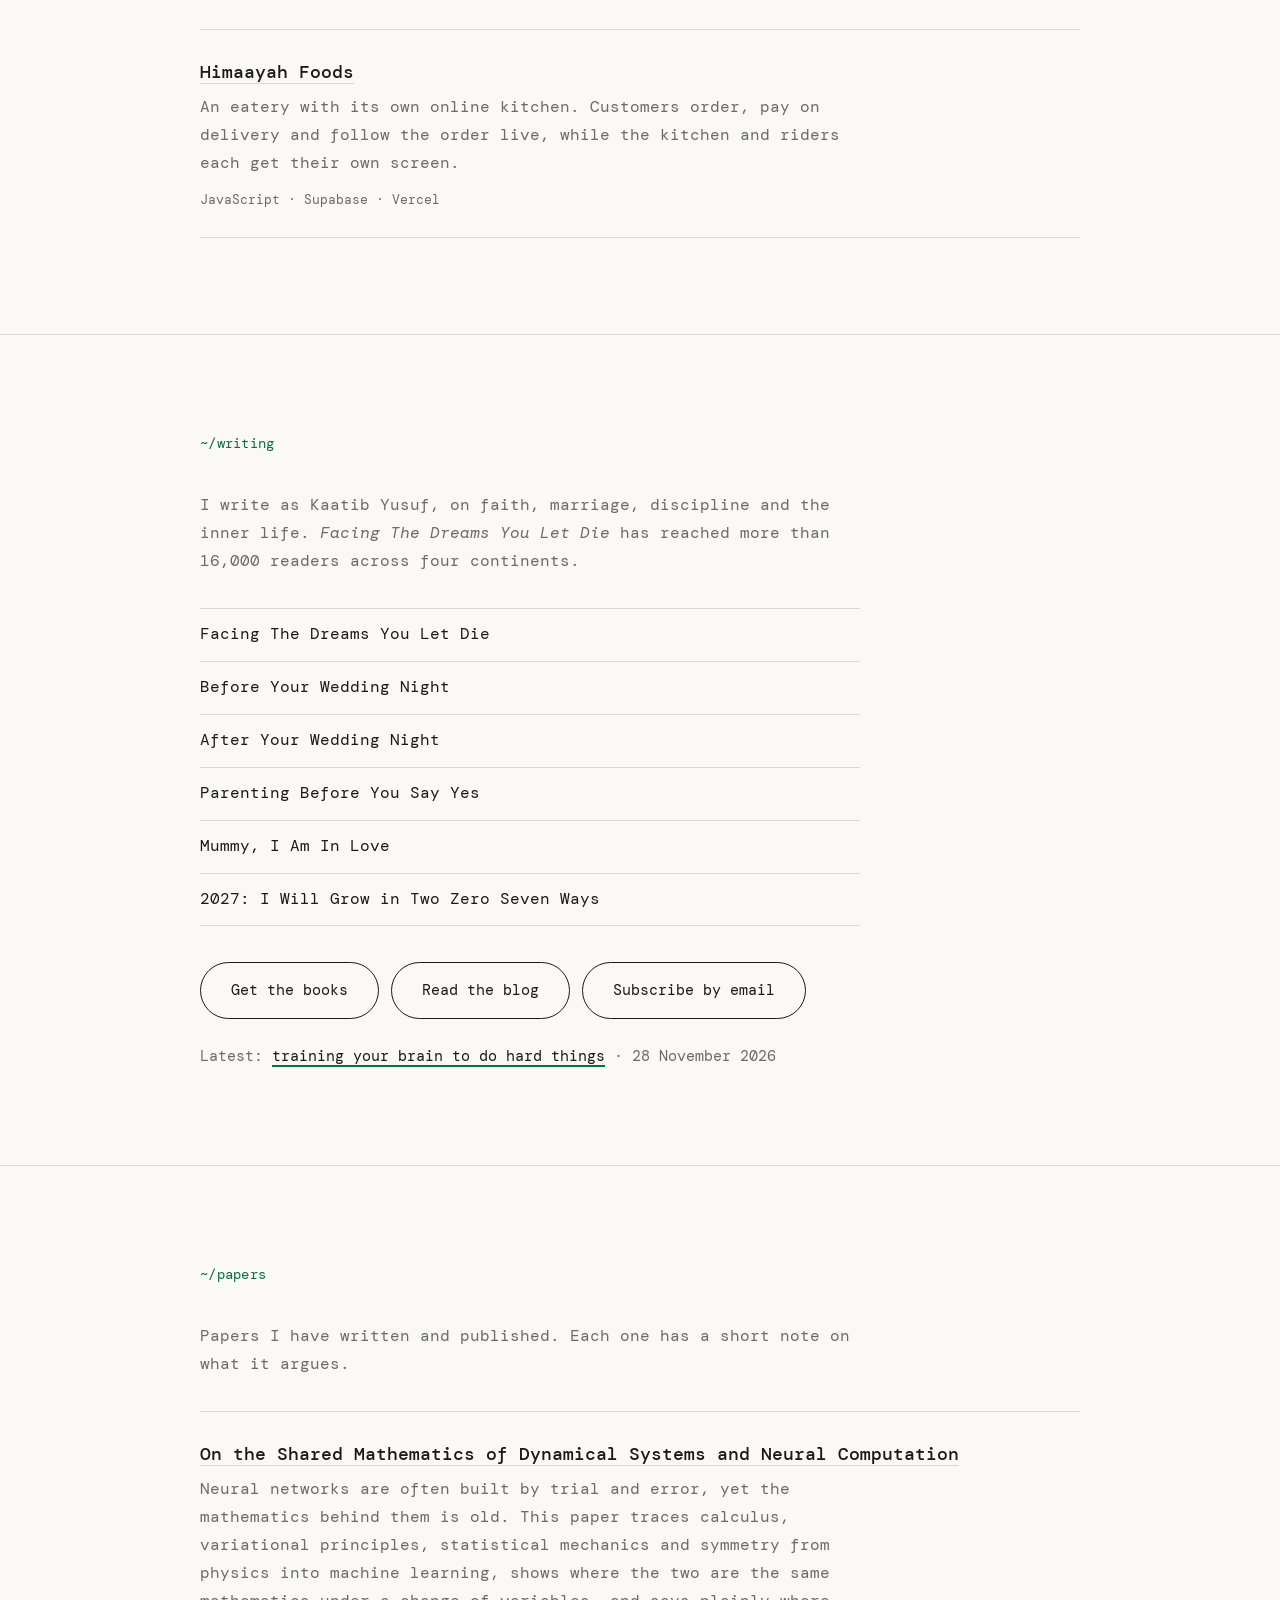
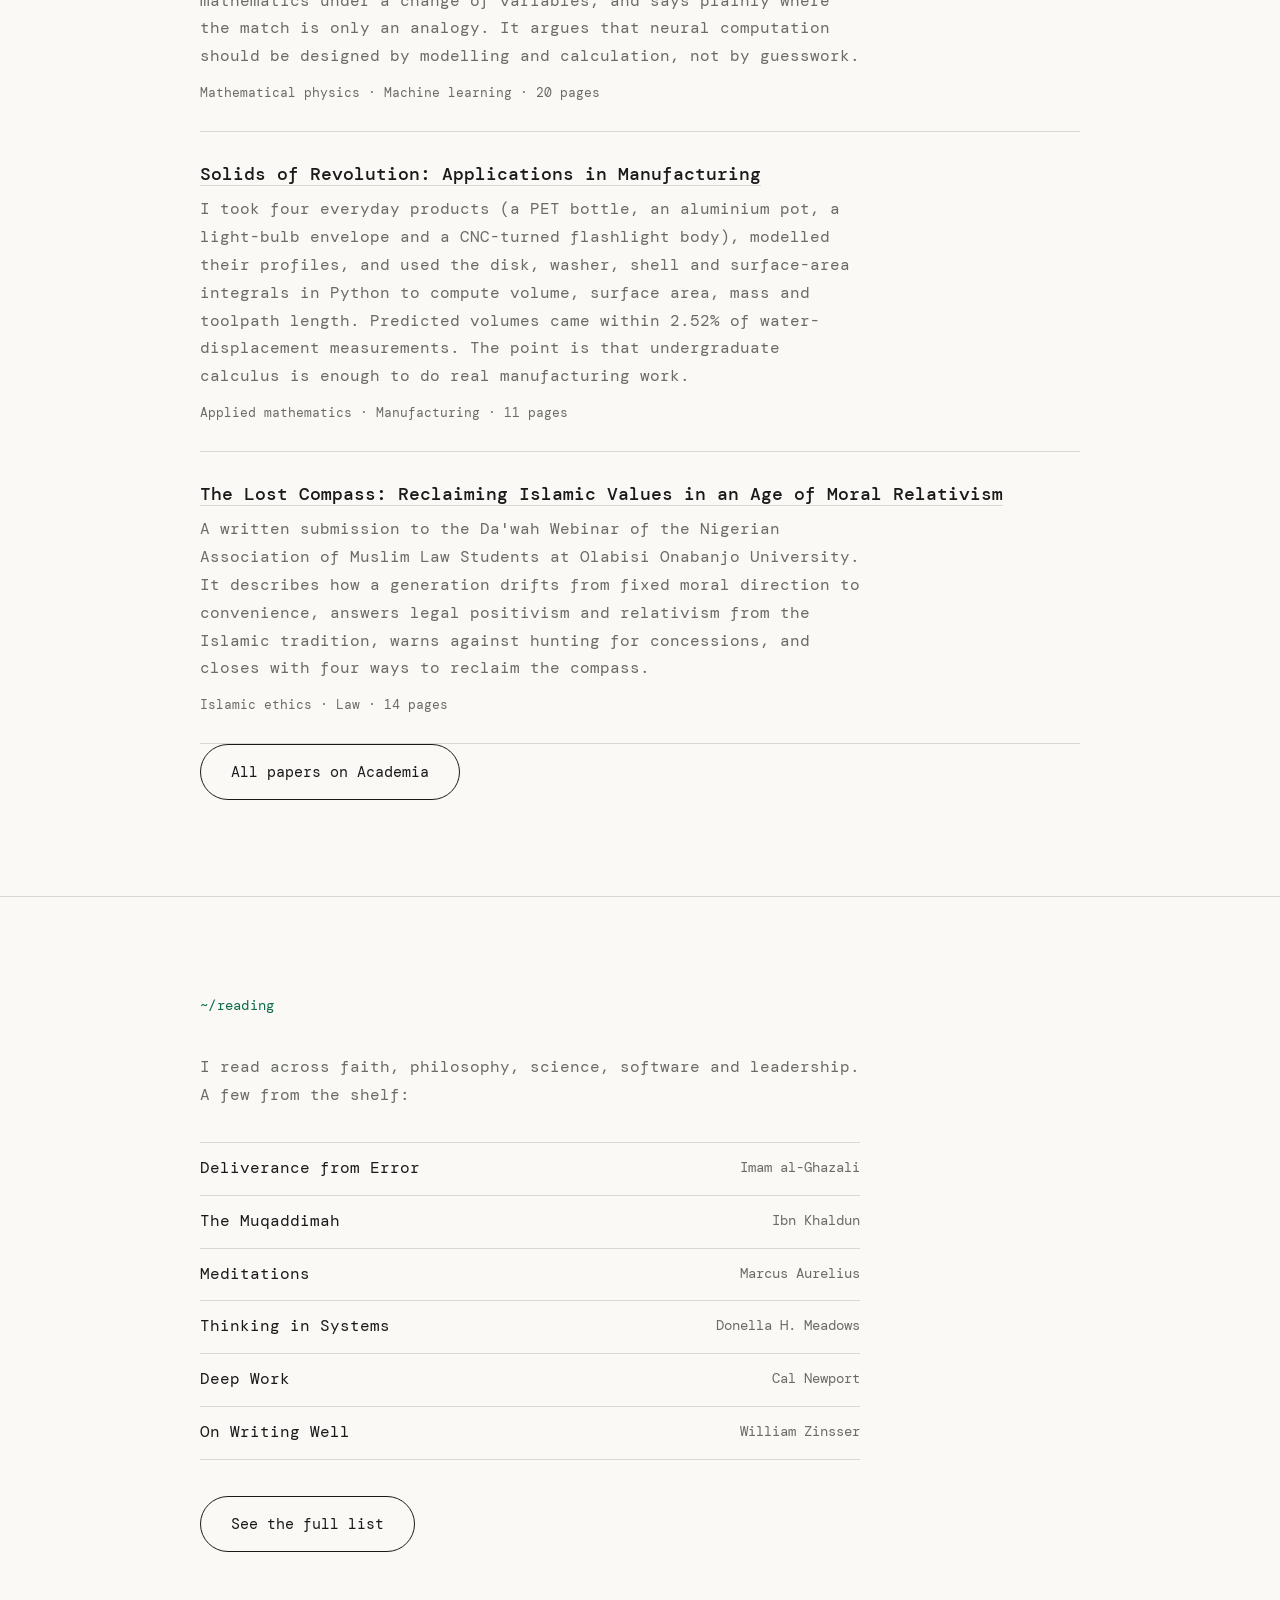
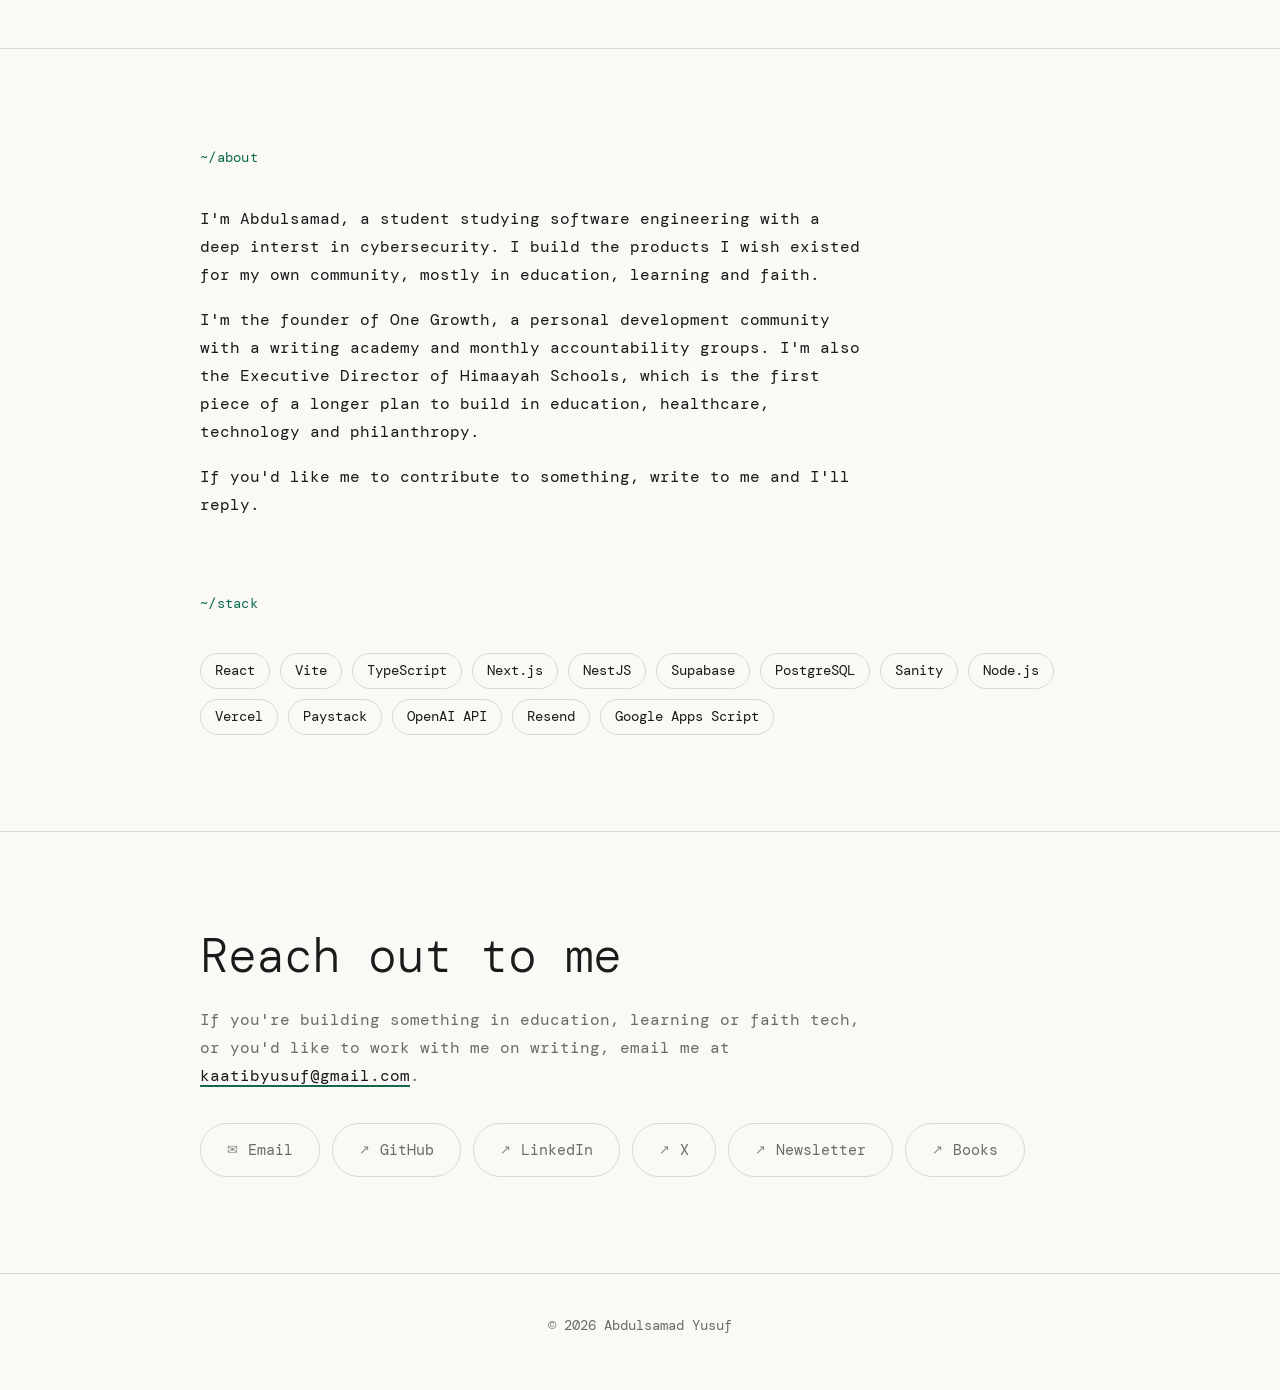
==== commit 44384a5a: "Add latest-post line, 404 page and RSS link - Homepage shows the newest post, updated by build-blog." ====
--- a/index.html
+++ b/index.html
@@ -134,6 +134,7 @@
           <a class="pill" href="blog/index.html">Read the blog</a>
           <a class="pill" href="https://kaatibyuusuf.substack.com/" target="_blank" rel="noopener">Subscribe by email</a>
         </p>
+        <!--latest--><p class="latest">Latest: <a href="blog/training-your-brain-to-do-hard-things.html">training your brain to do hard things</a> <span class="muted">· 28 November 2026</span></p><!--/latest-->
       </div>
     </section>
 
--- a/style.css
+++ b/style.css
@@ -225,3 +225,10 @@
 .bk-a { color: var(--muted); font-size: 14px; }
 .shelf { max-width: 700px; }
 .shelf-h { margin: 44px 0 12px; font-size: 14px; font-weight: 400; color: var(--accent); letter-spacing: .02em; }
+
+/* latest post */
+.latest { margin: 24px 0 0; font-size: 14.5px; color: var(--muted); }
+.latest a { color: var(--ink); text-decoration-color: var(--accent); text-underline-offset: 4px; text-decoration-thickness: 2px; }
+/* 404 */
+.nf { max-width: 52ch; }
+.nf .page-h { margin-bottom: 20px; }
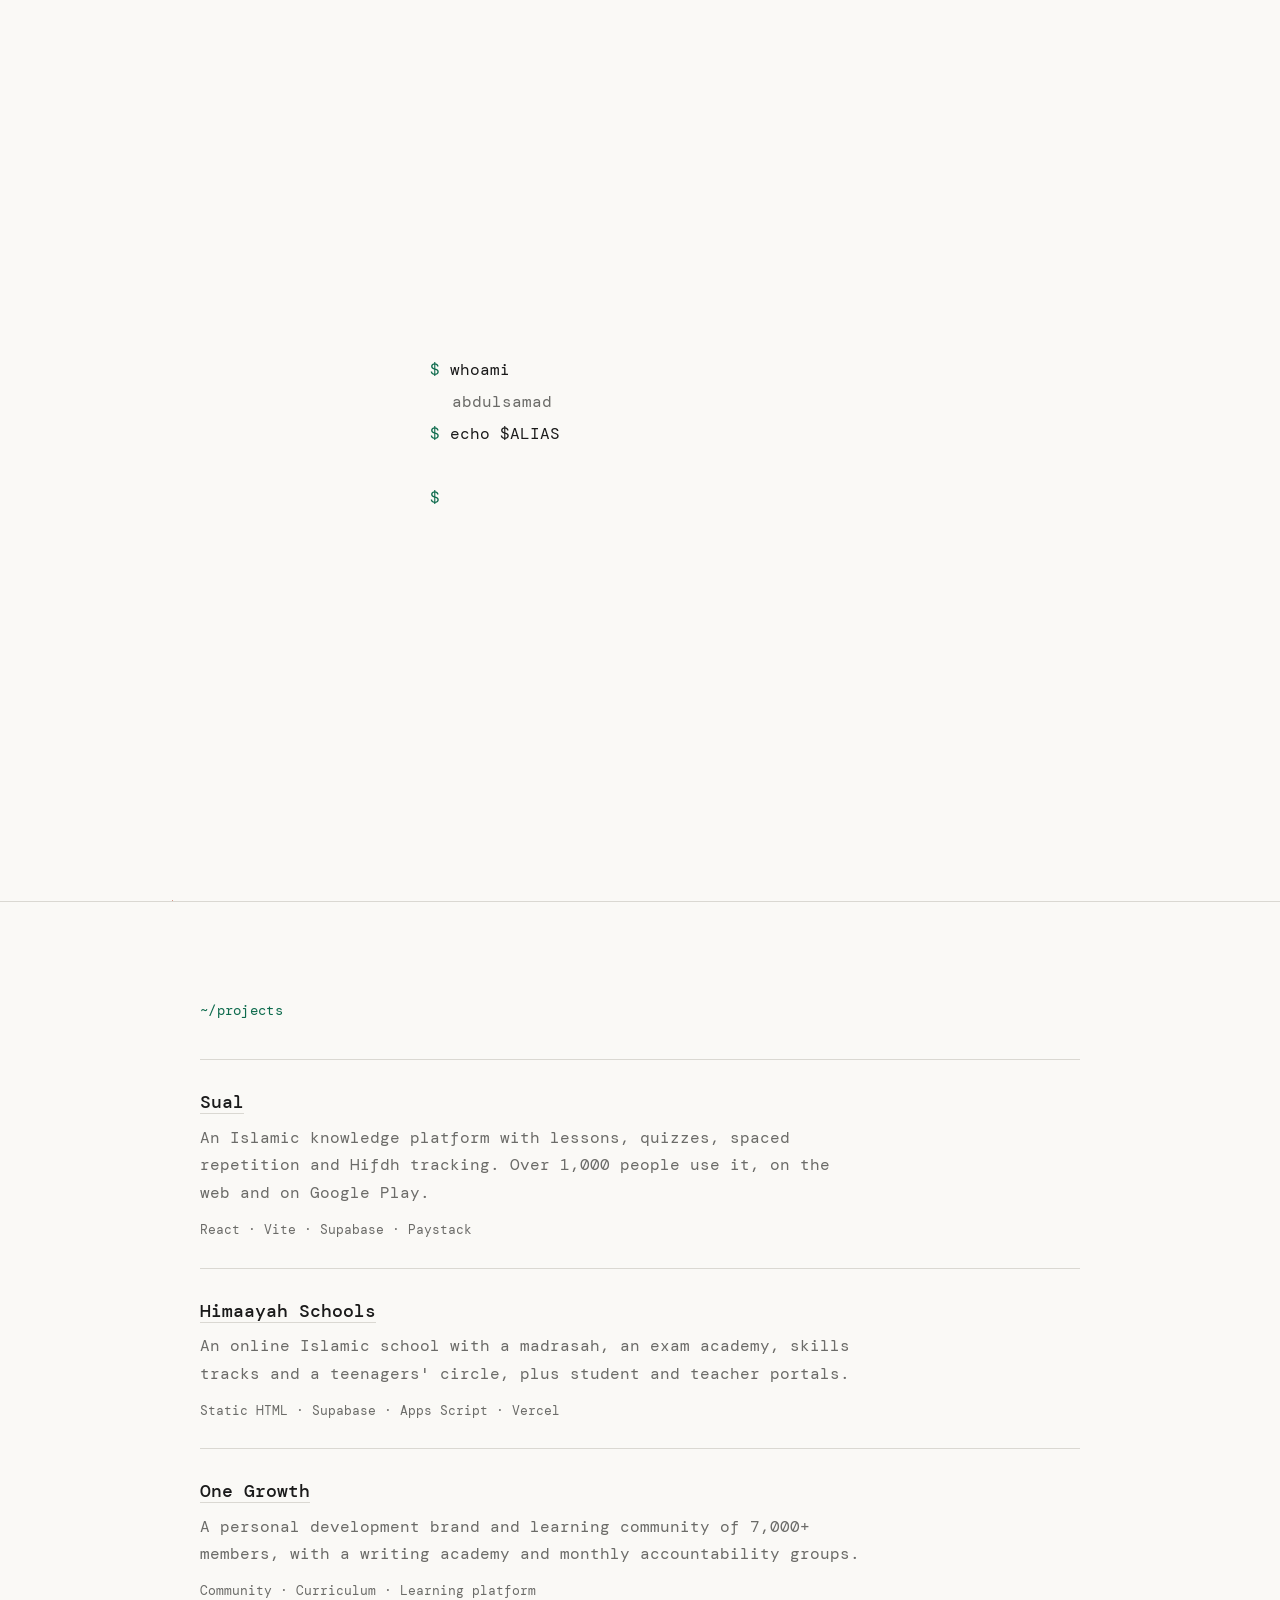
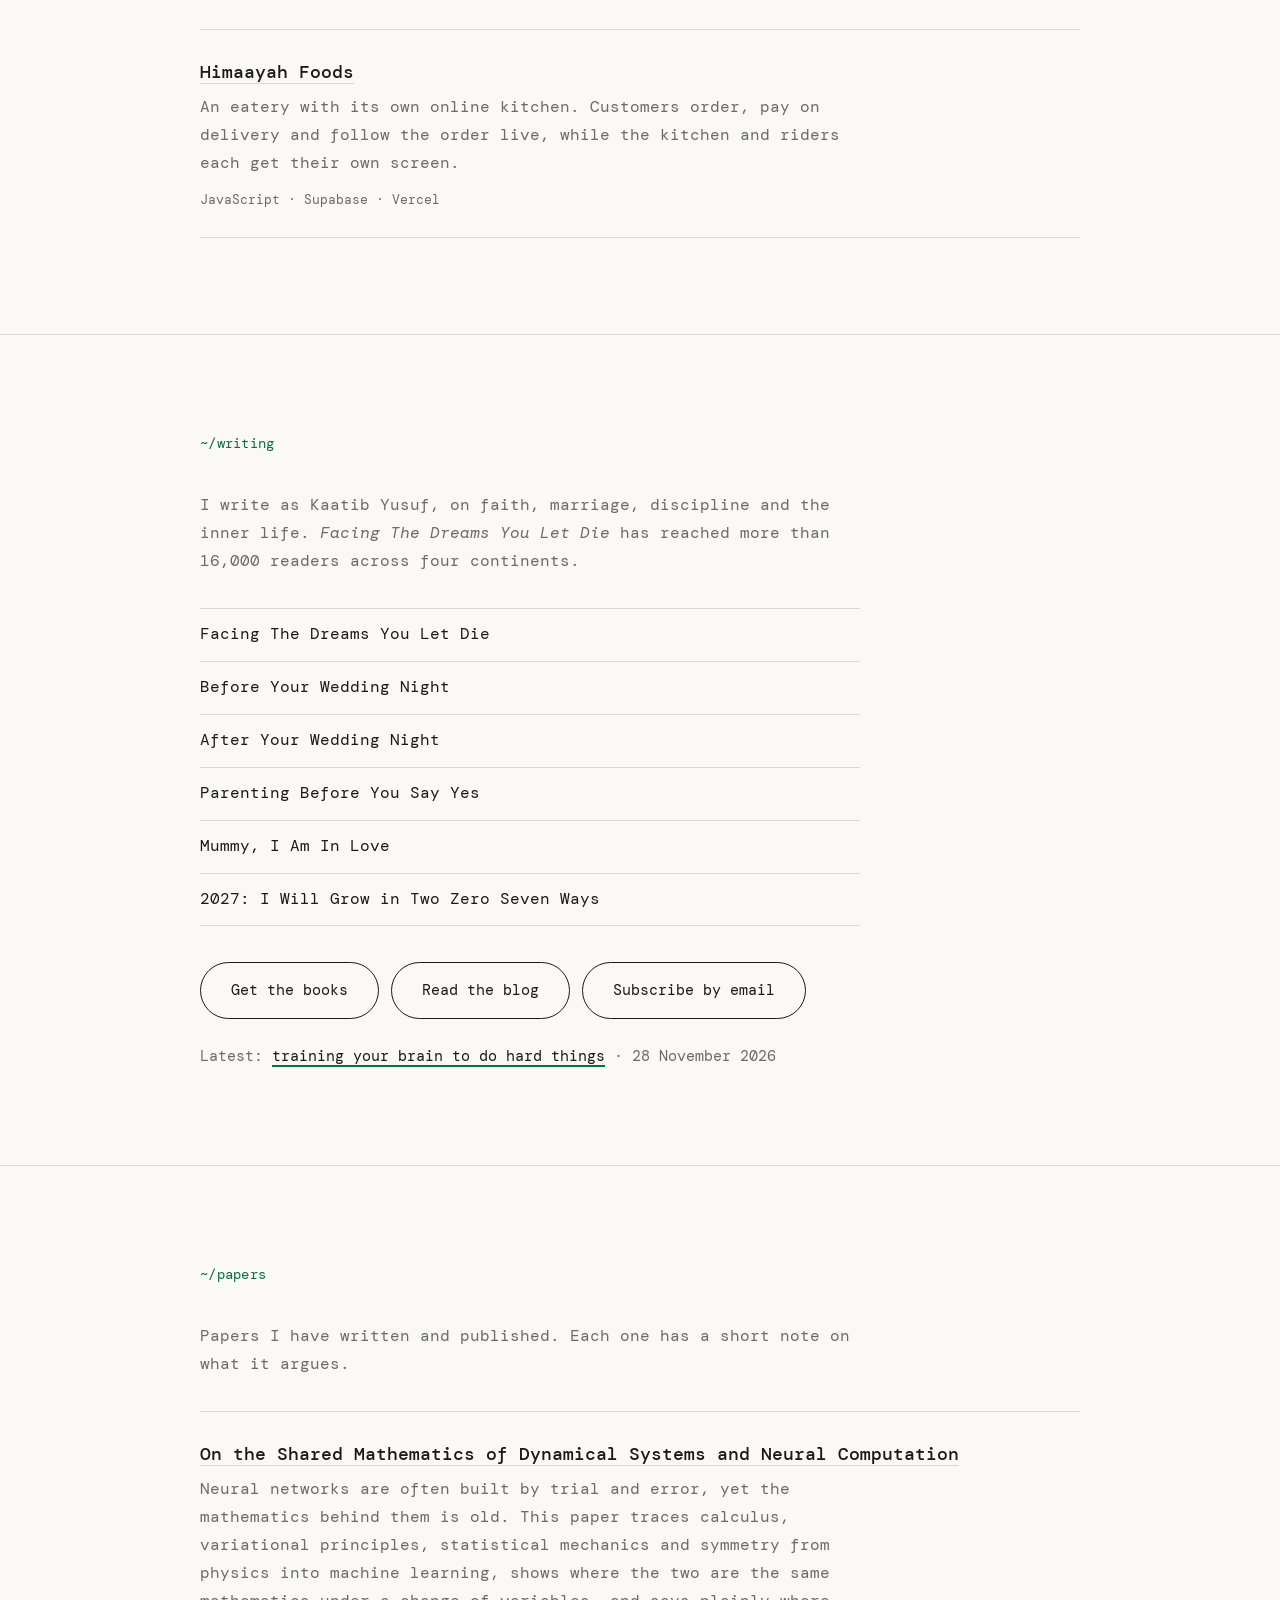
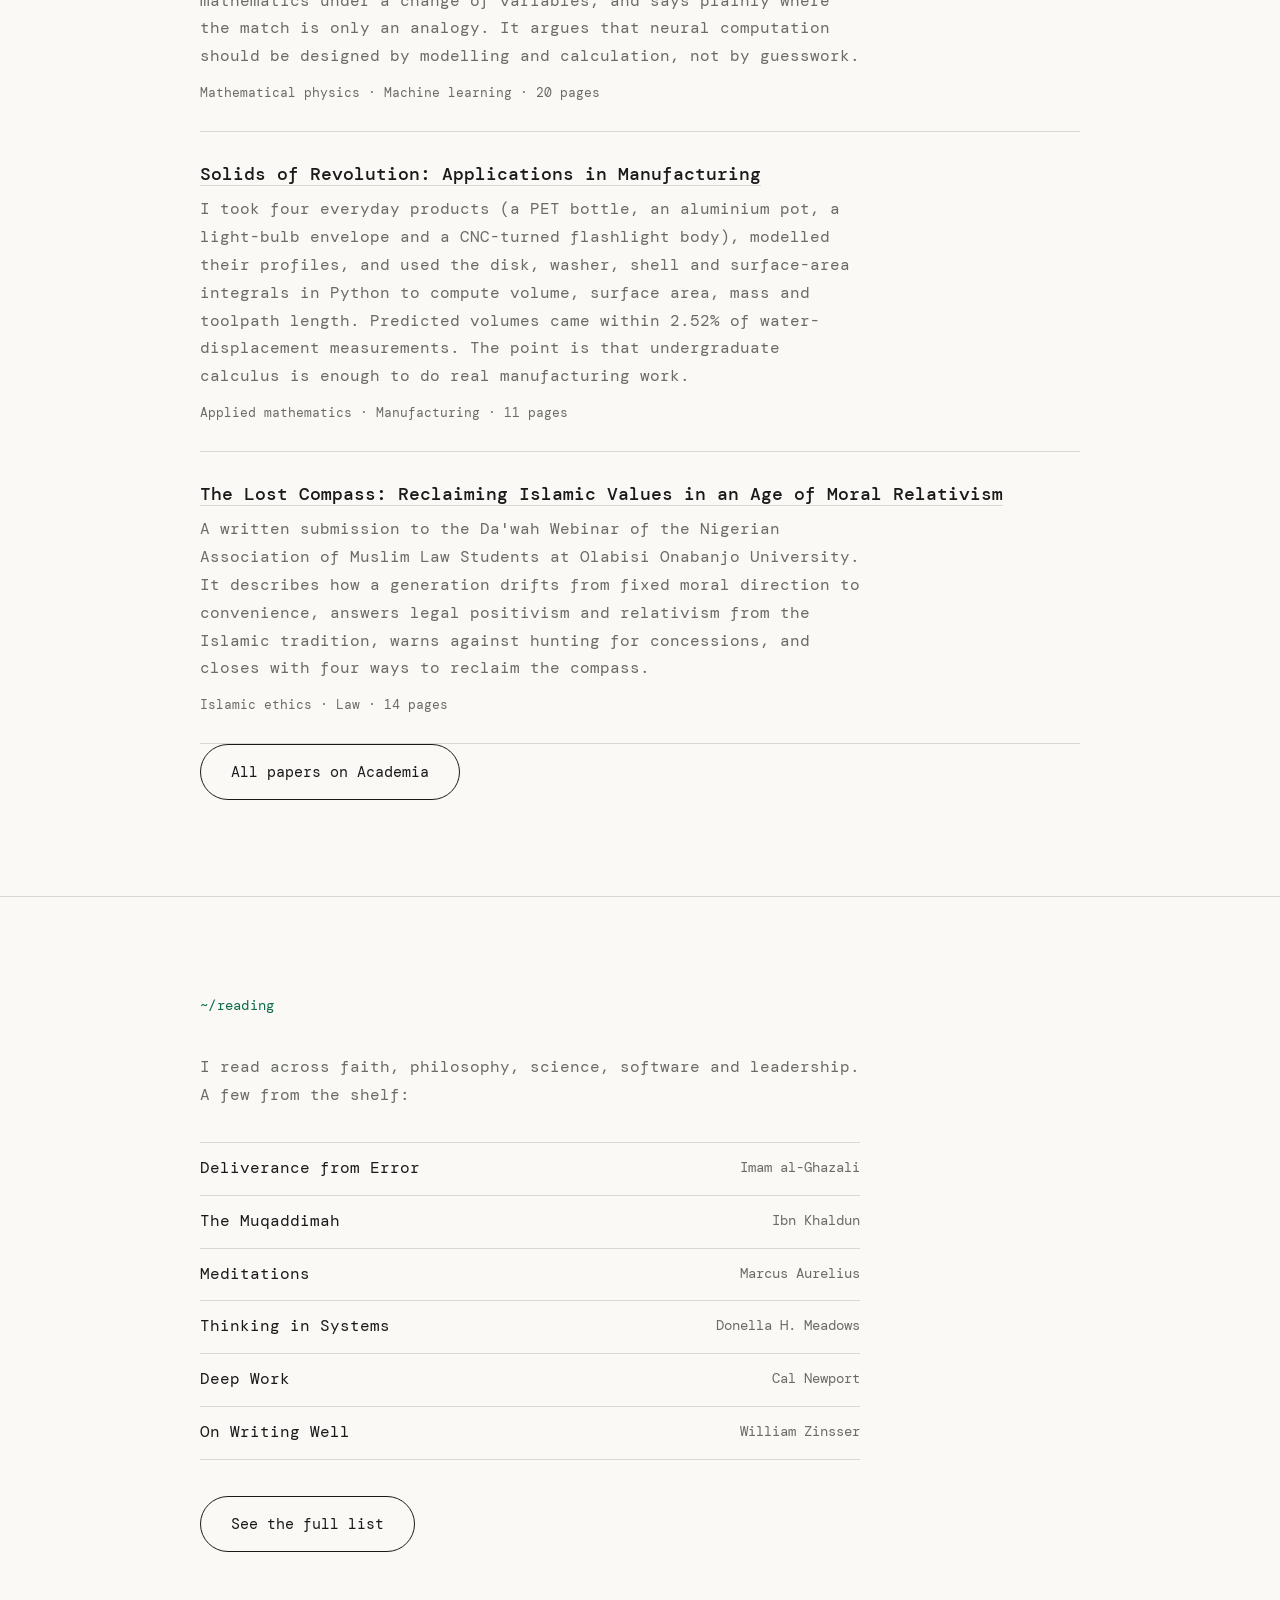
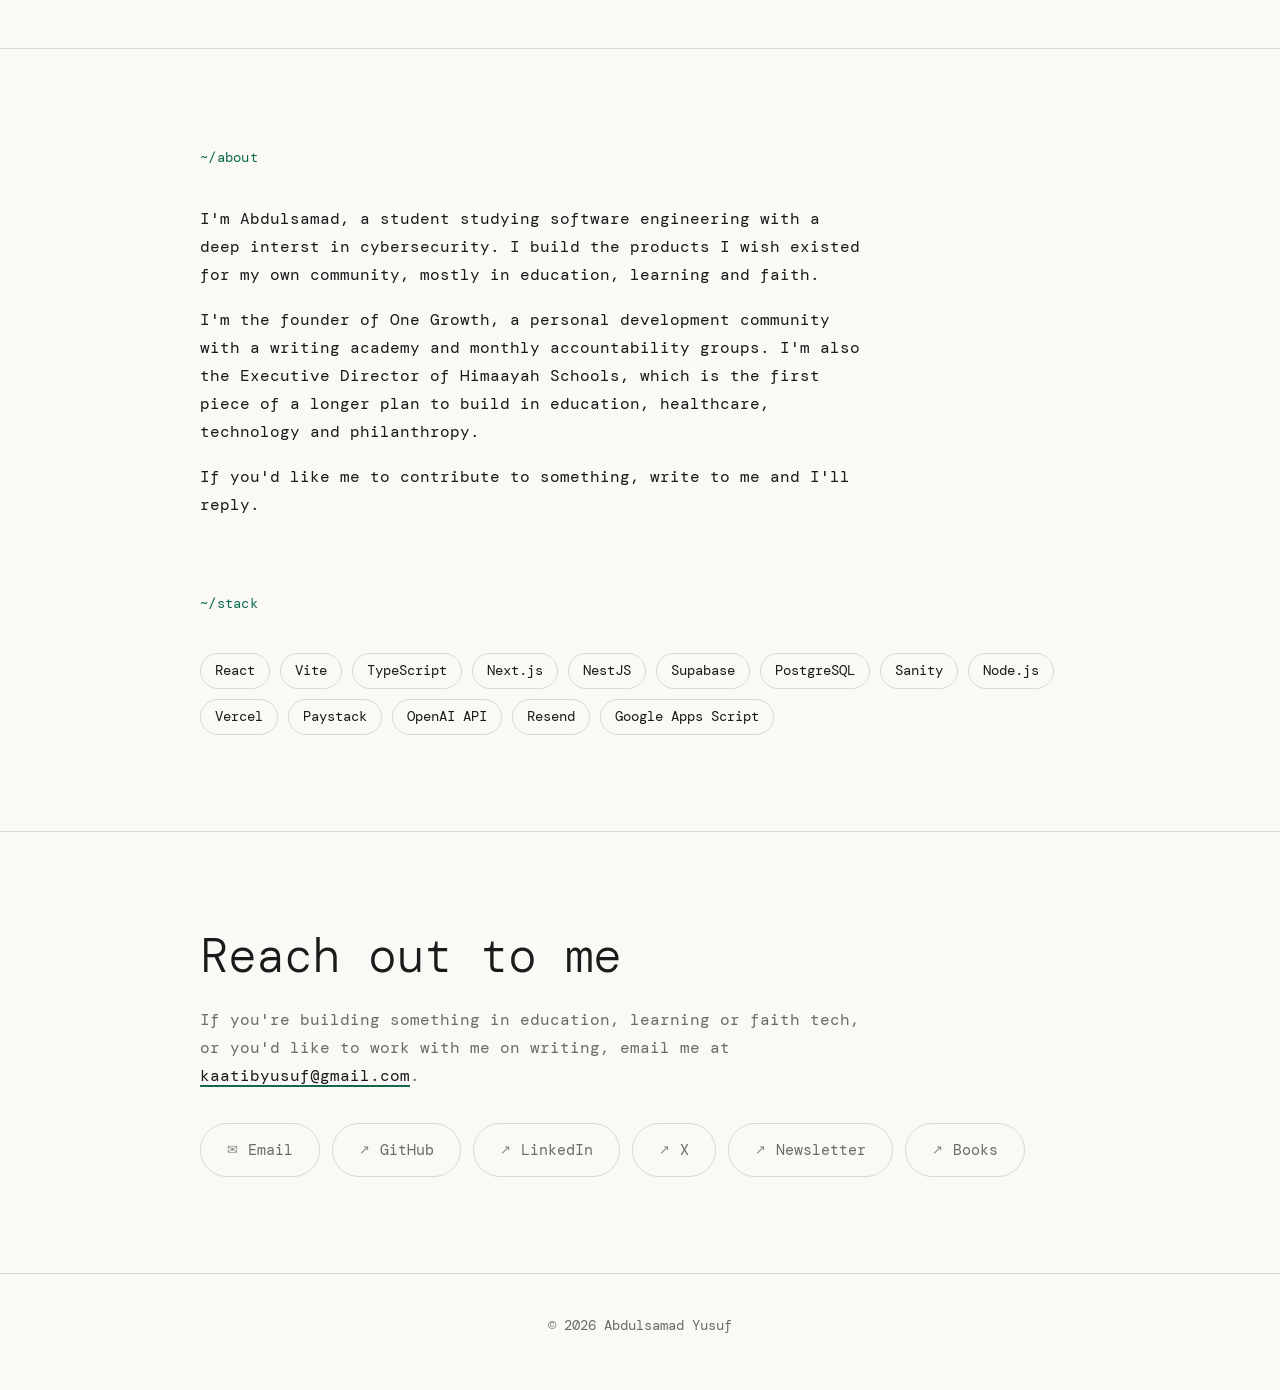
==== commit 68811db4: "Add /reading to the menu - /reading link in the nav on home, blog, reading and 404 pages" ====
--- a/index.html
+++ b/index.html
@@ -50,6 +50,7 @@
         <a href="#writing">/writing</a>
         <a href="blog/index.html">/blog</a>
         <a href="#papers">/papers</a>
+        <a href="#reading">/reading</a>
         <a href="#about">/about</a>
         <a href="#contact">/contact</a>
       </nav>
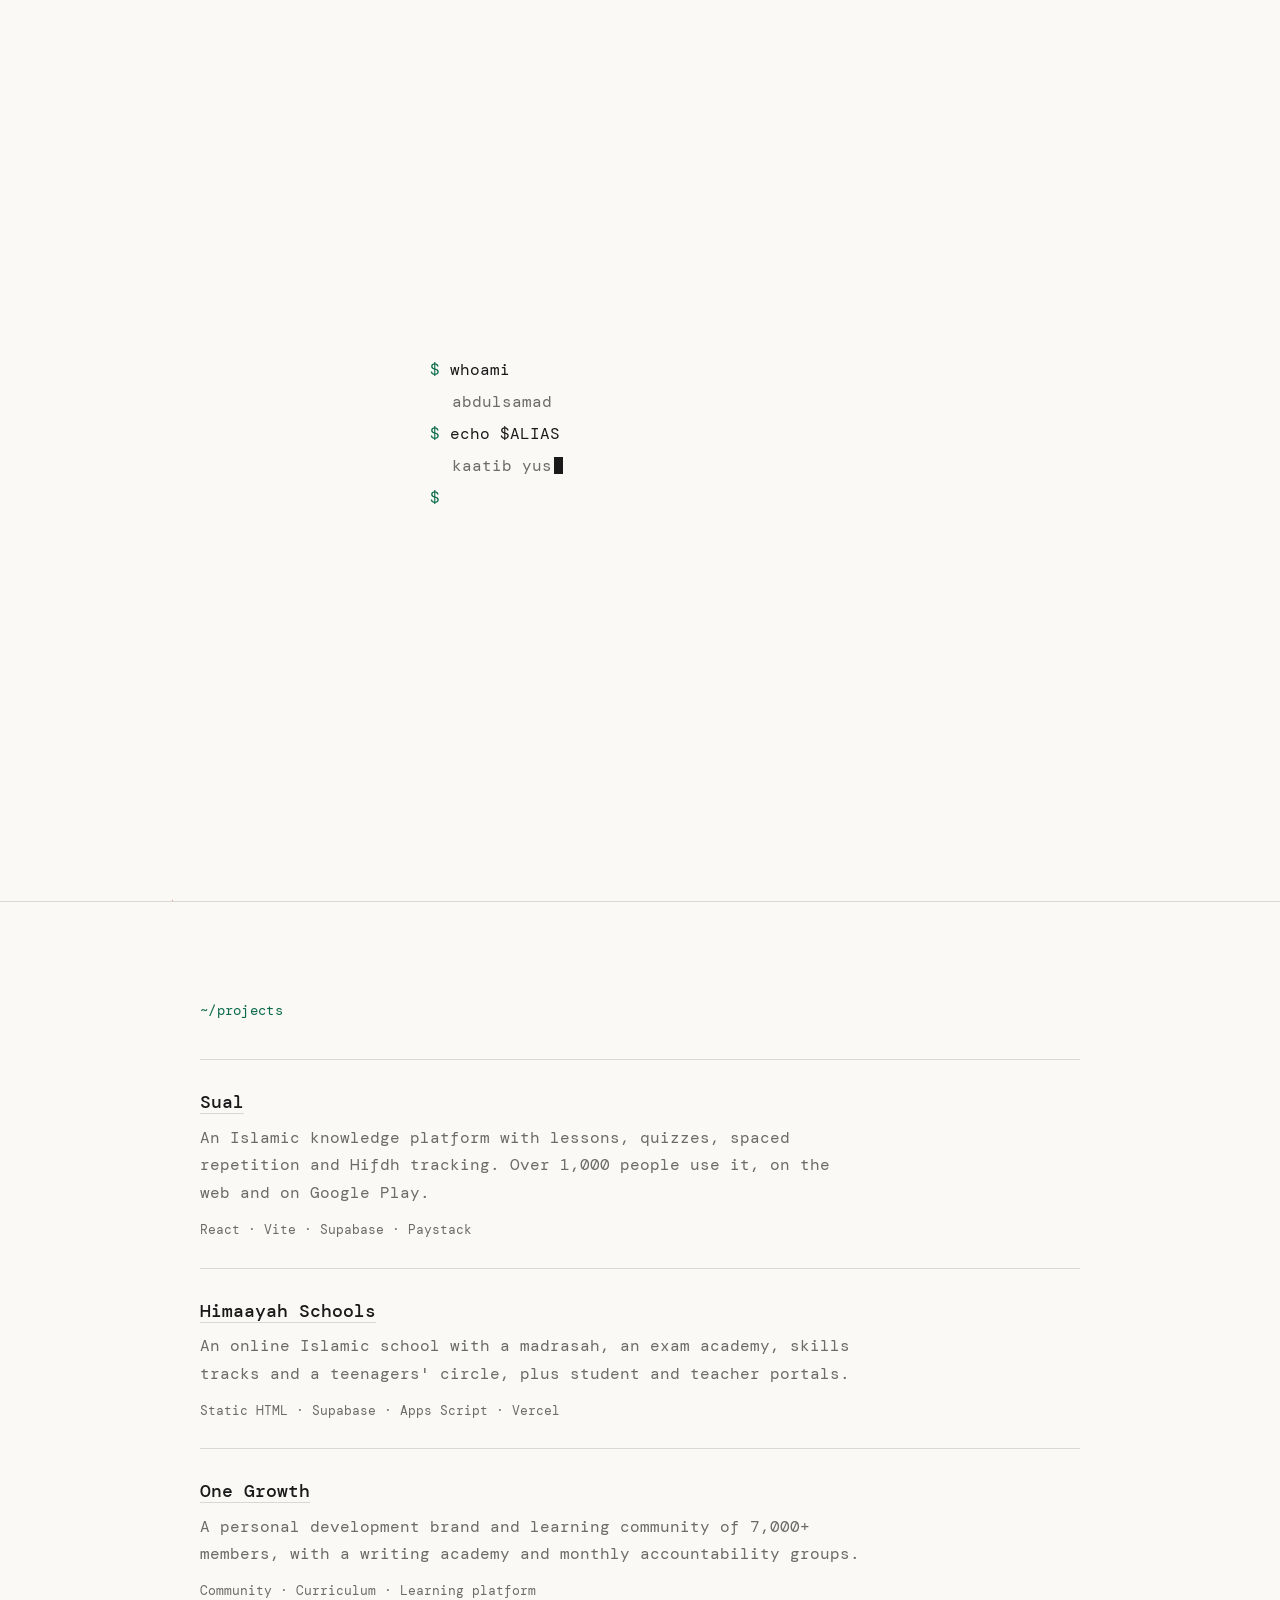
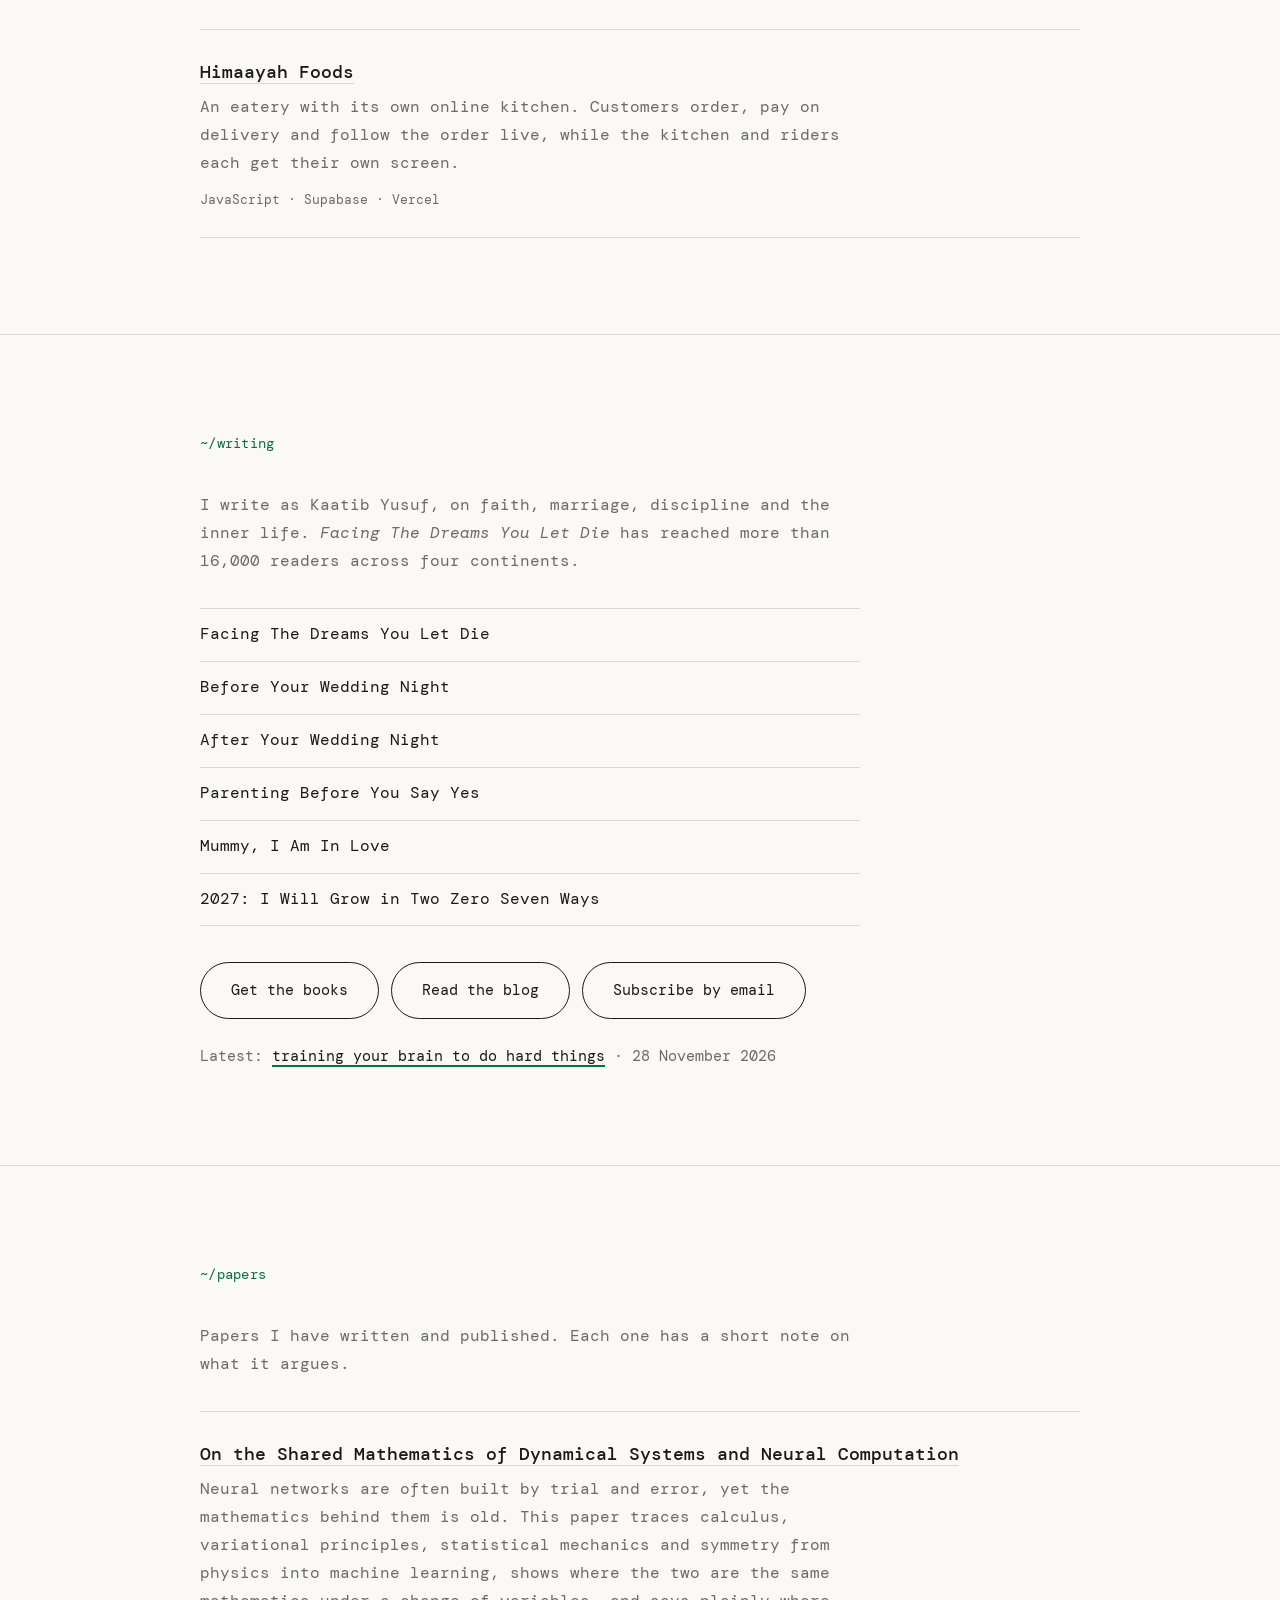
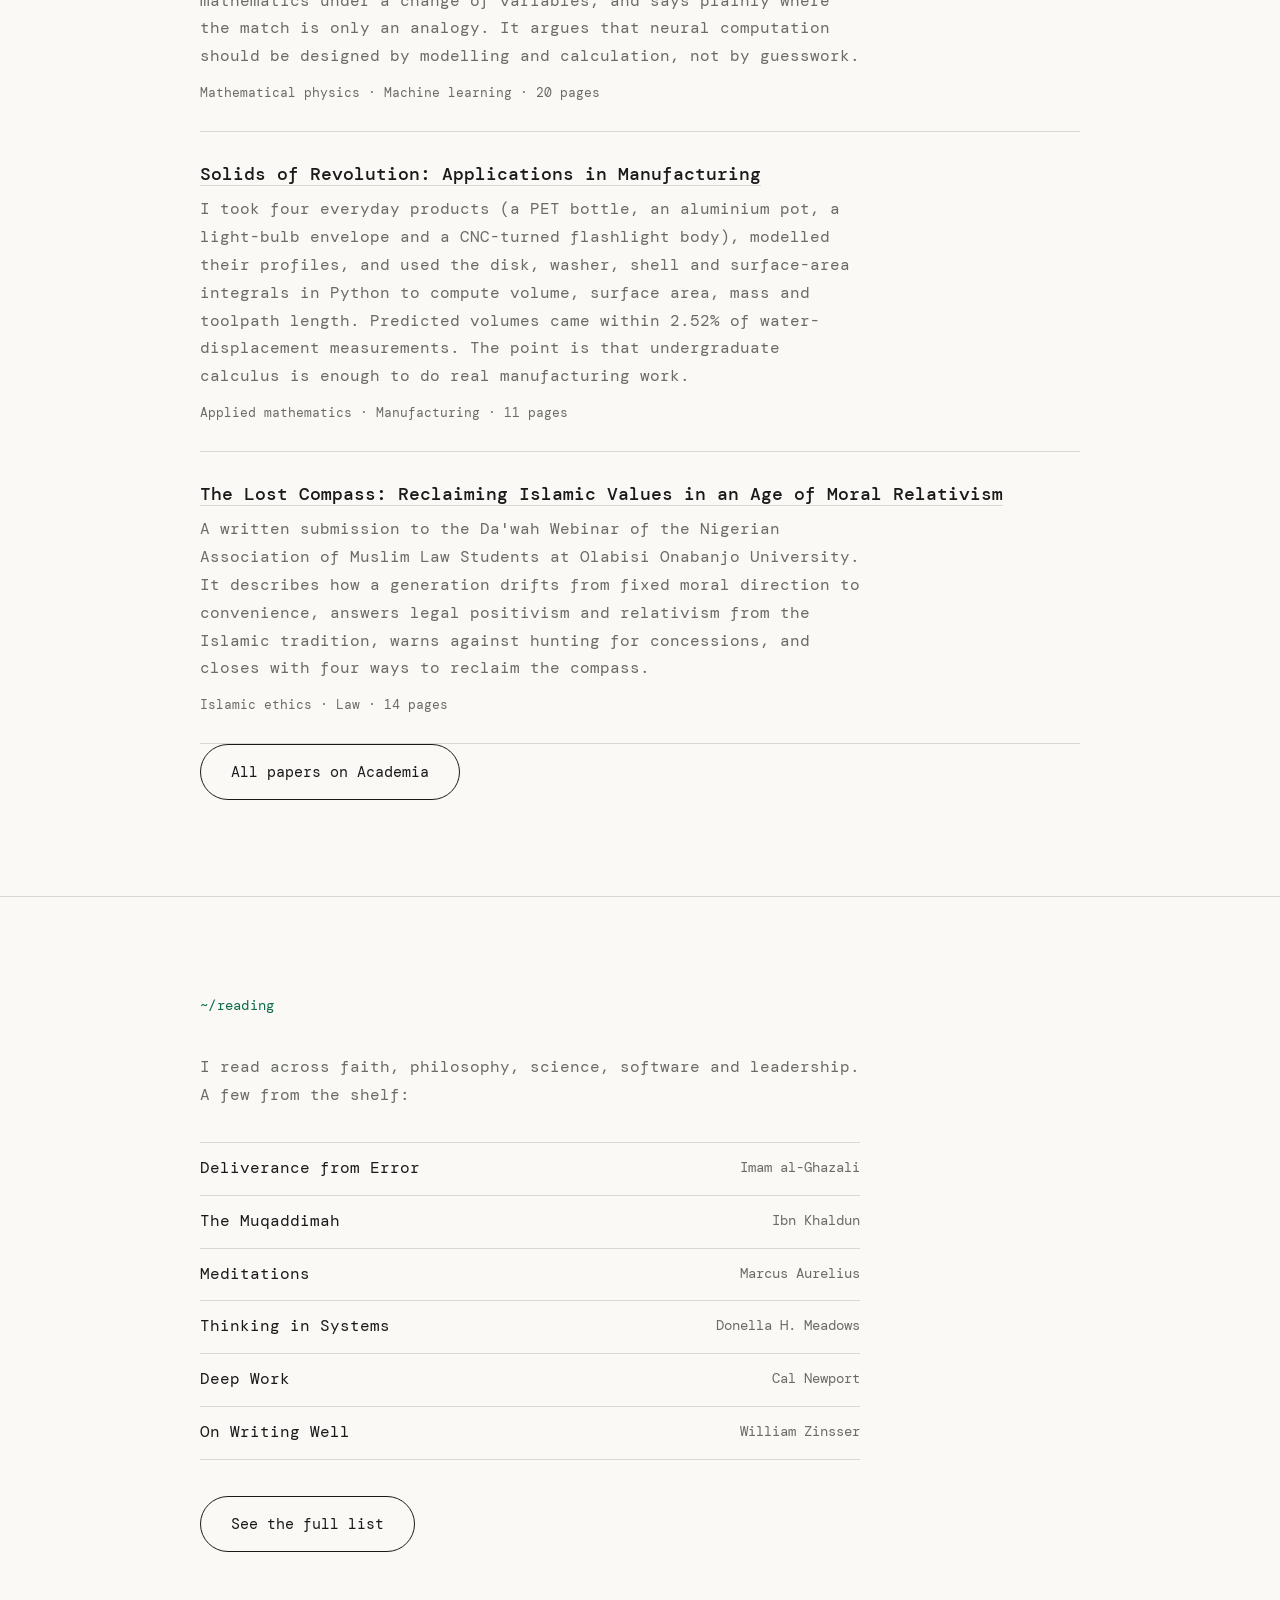
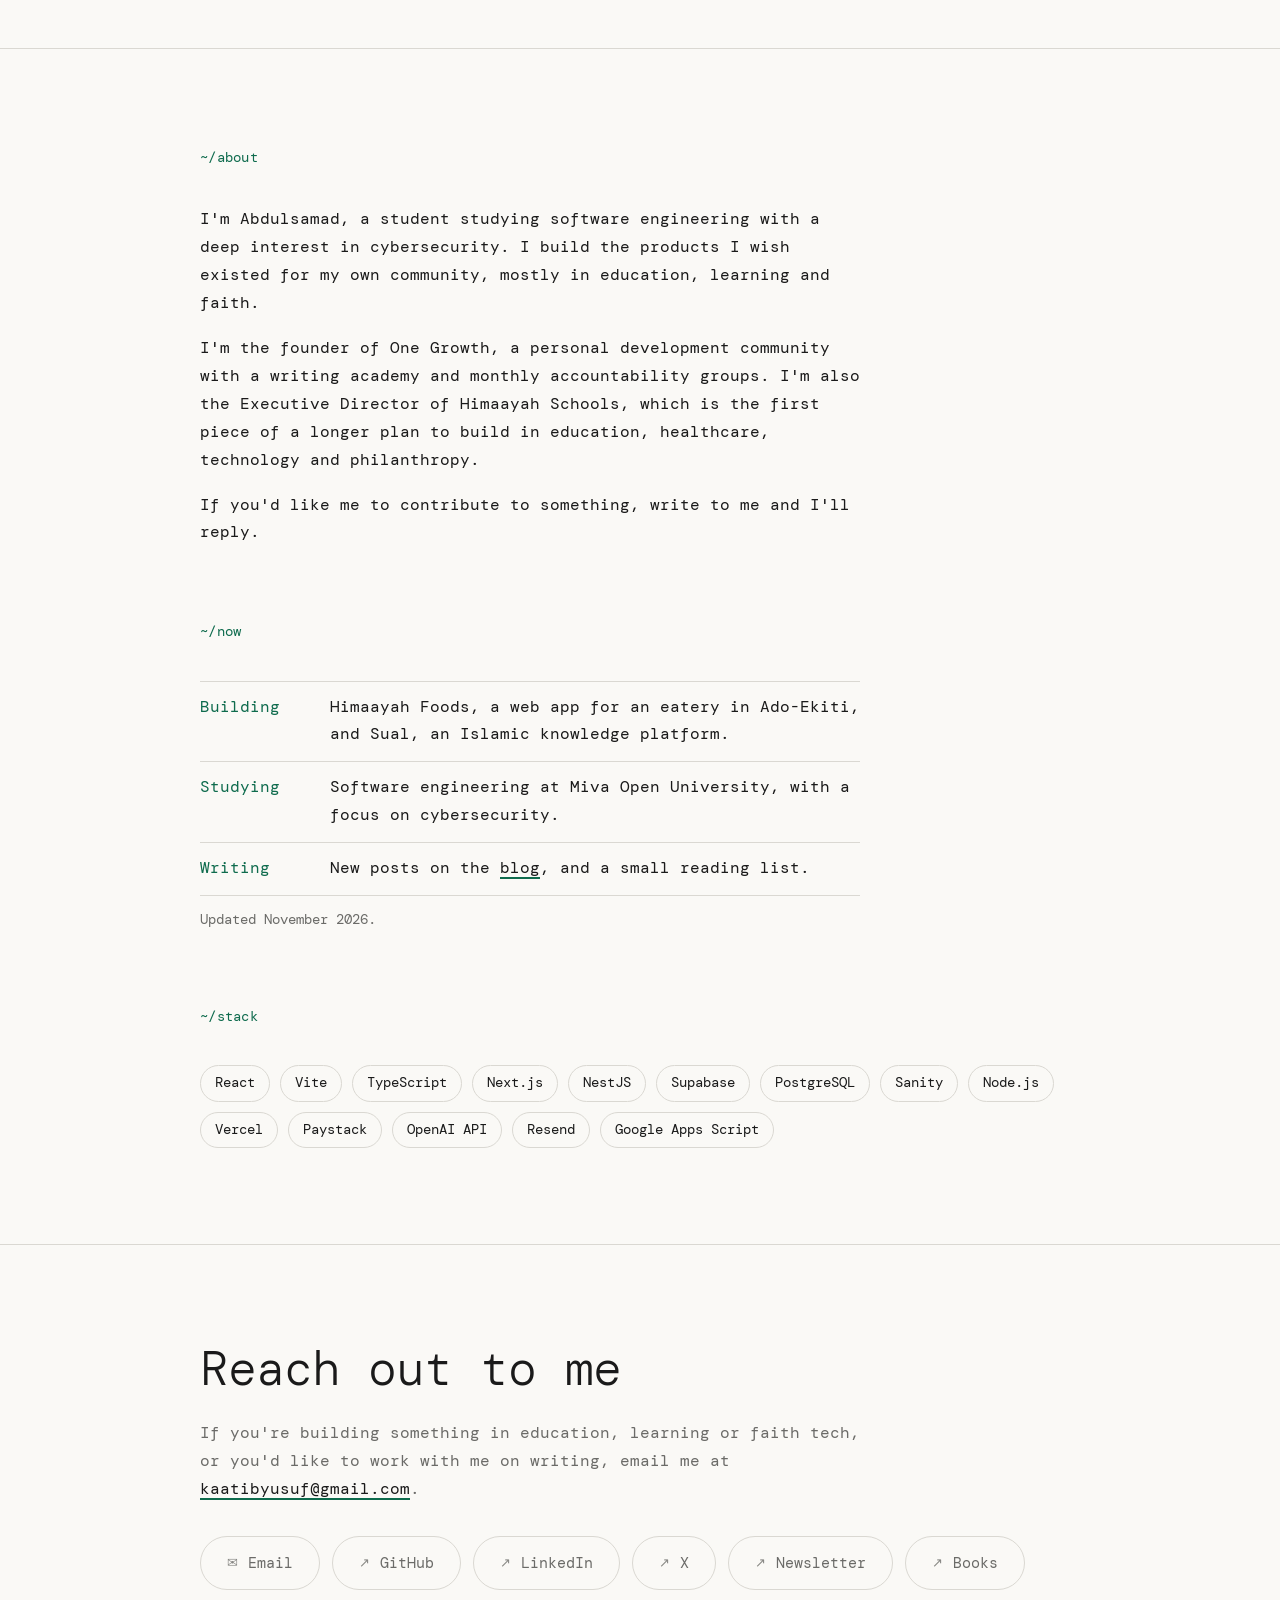
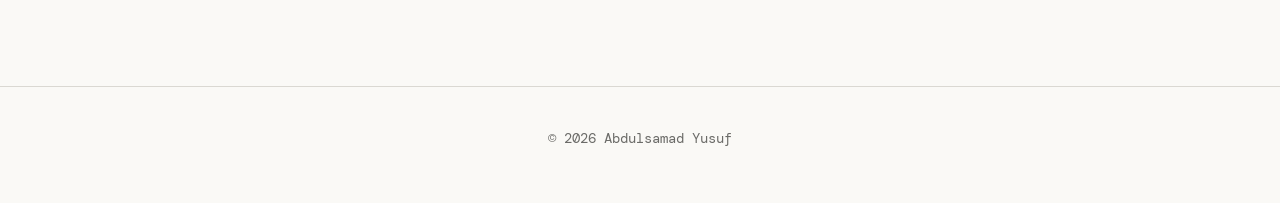
==== commit cf767732: "Fix typo in about section - "interst" to "interest"" ====
--- a/index.html
+++ b/index.html
@@ -194,10 +194,18 @@
       <div class="wrap">
         <h2 class="label">~/about</h2>
         <div class="prose">
-          <p>I'm Abdulsamad, a student studying software engineering with a deep interst in cybersecurity. I build the products I wish existed for my own community, mostly in education, learning and faith.</p>
+          <p>I'm Abdulsamad, a student studying software engineering with a deep interest in cybersecurity. I build the products I wish existed for my own community, mostly in education, learning and faith.</p>
           <p>I'm the founder of One Growth, a personal development community with a writing academy and monthly accountability groups. I'm also the Executive Director of Himaayah Schools, which is the first piece of a longer plan to build in education, healthcare, technology and philanthropy.</p>
           <p>If you'd like me to contribute to something, write to me and I'll reply.</p>
         </div>
+
+        <h2 class="label stack-label">~/now</h2>
+        <ul class="now">
+          <li><span class="now-k">Building</span><span>Himaayah Foods, a web app for an eatery in Ado-Ekiti, and Sual, an Islamic knowledge platform.</span></li>
+          <li><span class="now-k">Studying</span><span>Software engineering at Miva Open University, with a focus on cybersecurity.</span></li>
+          <li><span class="now-k">Writing</span><span>New posts on the <a href="blog/index.html">blog</a>, and a small reading list.</span></li>
+        </ul>
+        <p class="now-d">Updated November 2026.</p>
 
         <h2 class="label stack-label">~/stack</h2>
         <ul class="stack">
--- a/style.css
+++ b/style.css
@@ -232,3 +232,12 @@
 /* 404 */
 .nf { max-width: 52ch; }
 .nf .page-h { margin-bottom: 20px; }
+
+/* now */
+.now { list-style: none; margin: 0; padding: 0; max-width: 66ch; }
+.now li { display: grid; grid-template-columns: 110px 1fr; gap: 6px 20px; padding: 12px 0; border-top: 1px solid var(--line); }
+.now li:last-child { border-bottom: 1px solid var(--line); }
+.now-k { color: var(--accent); }
+.now a { color: var(--ink); text-decoration-color: var(--accent); text-underline-offset: 4px; text-decoration-thickness: 2px; }
+.now-d { margin: 12px 0 0; font-size: 13.5px; color: var(--muted); }
+@media (max-width: 560px) { .now li { grid-template-columns: 1fr; } }
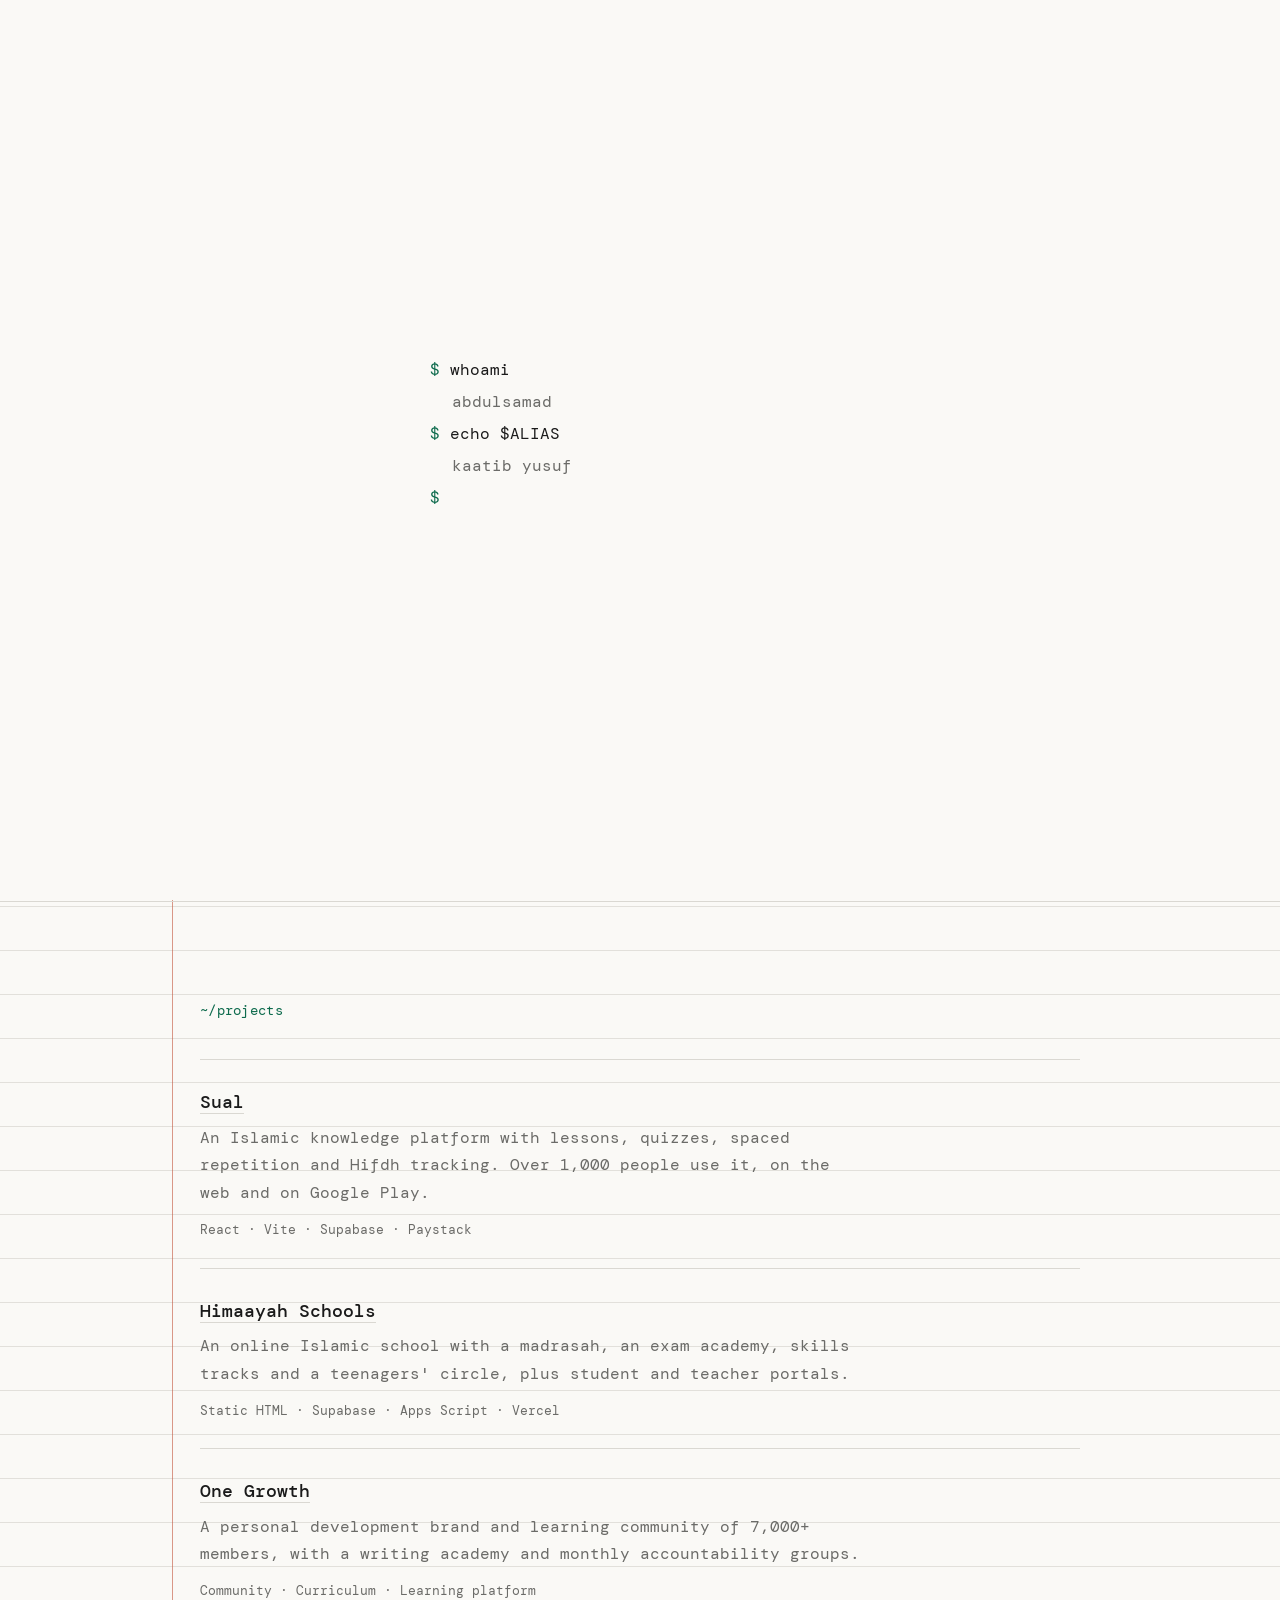
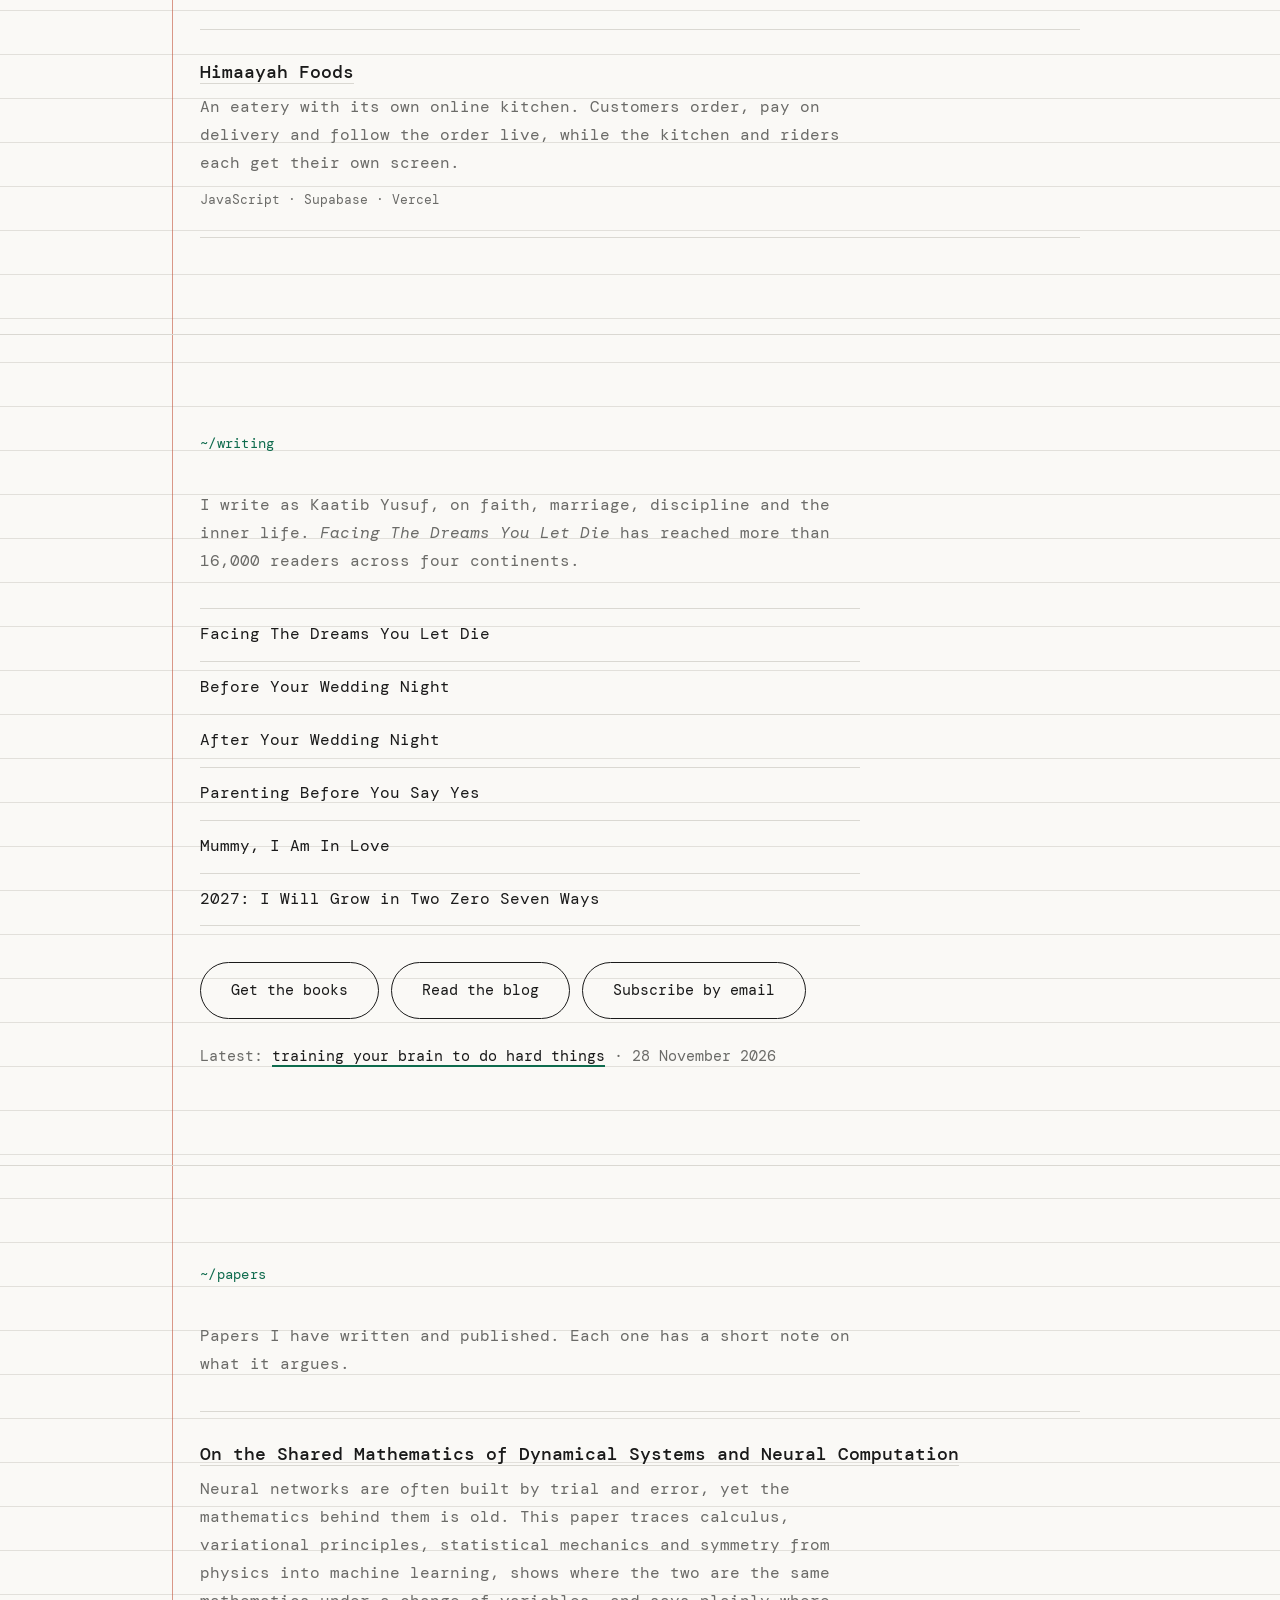
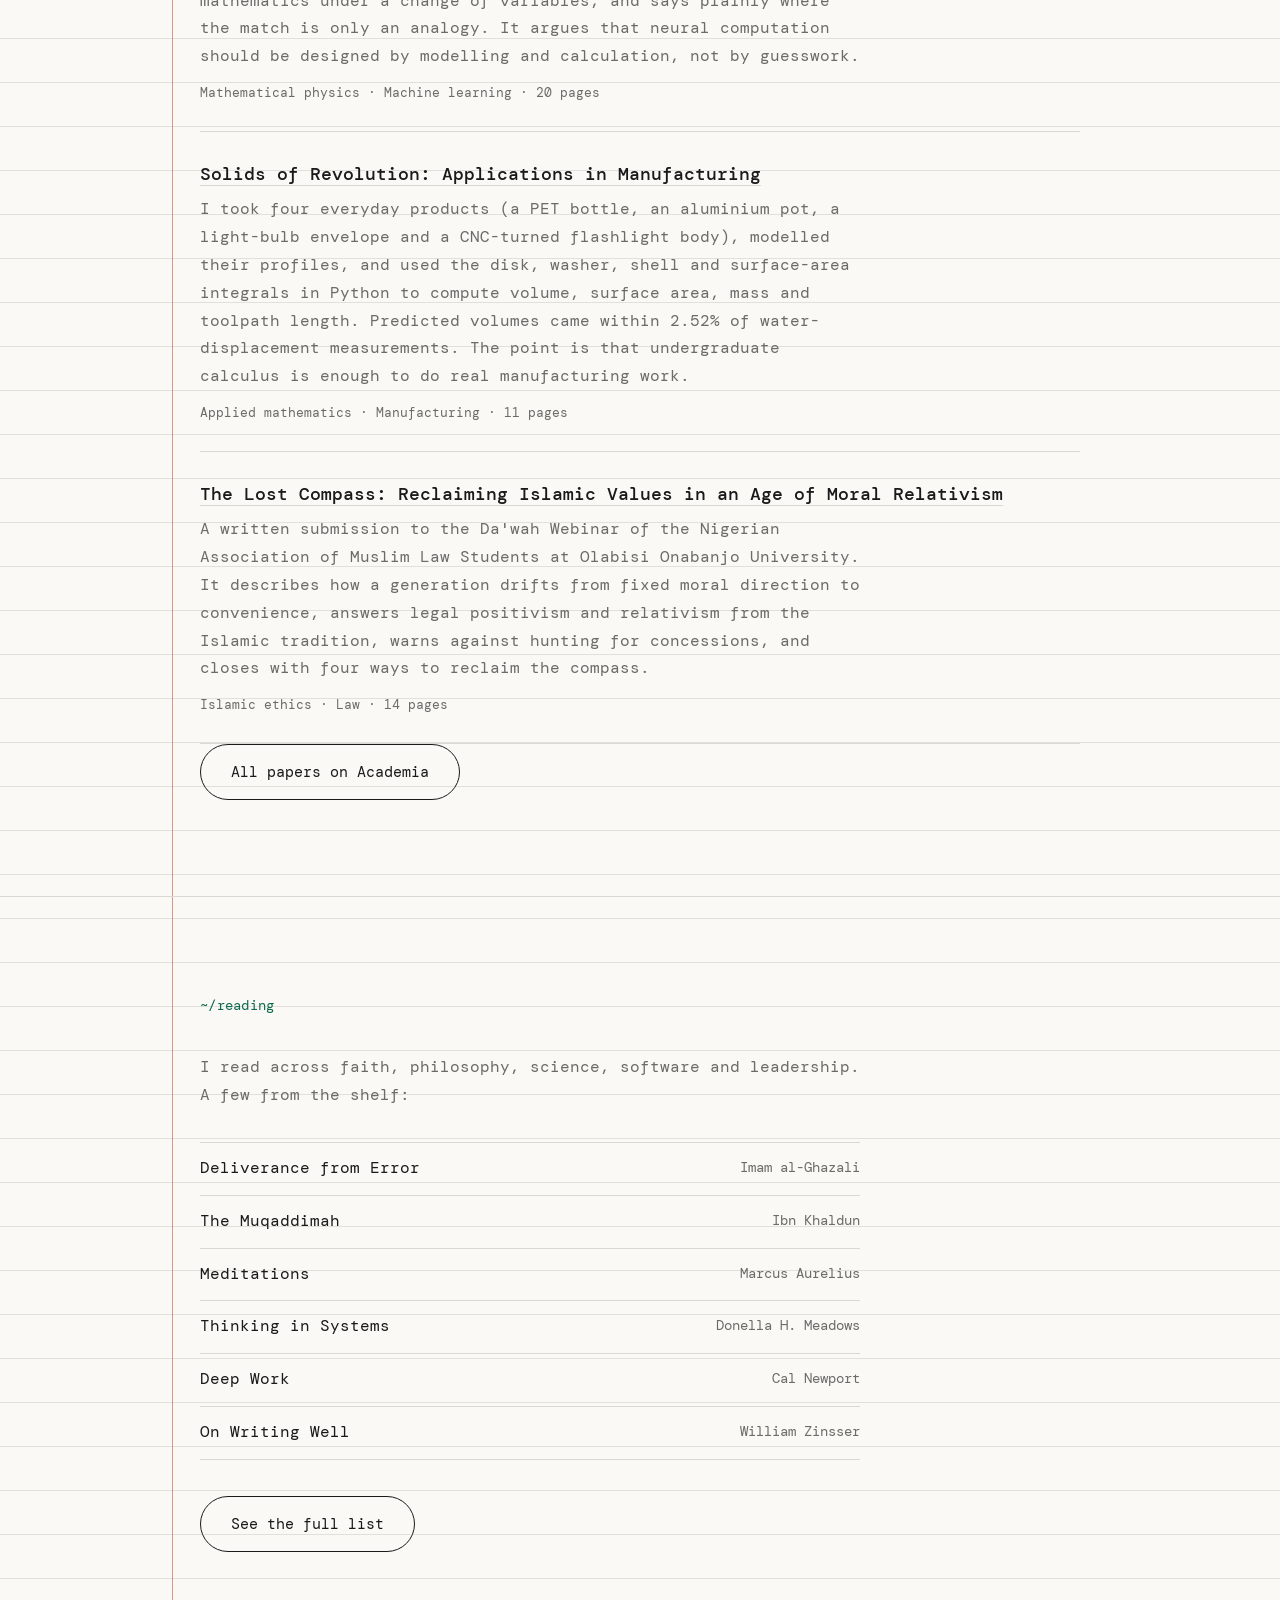
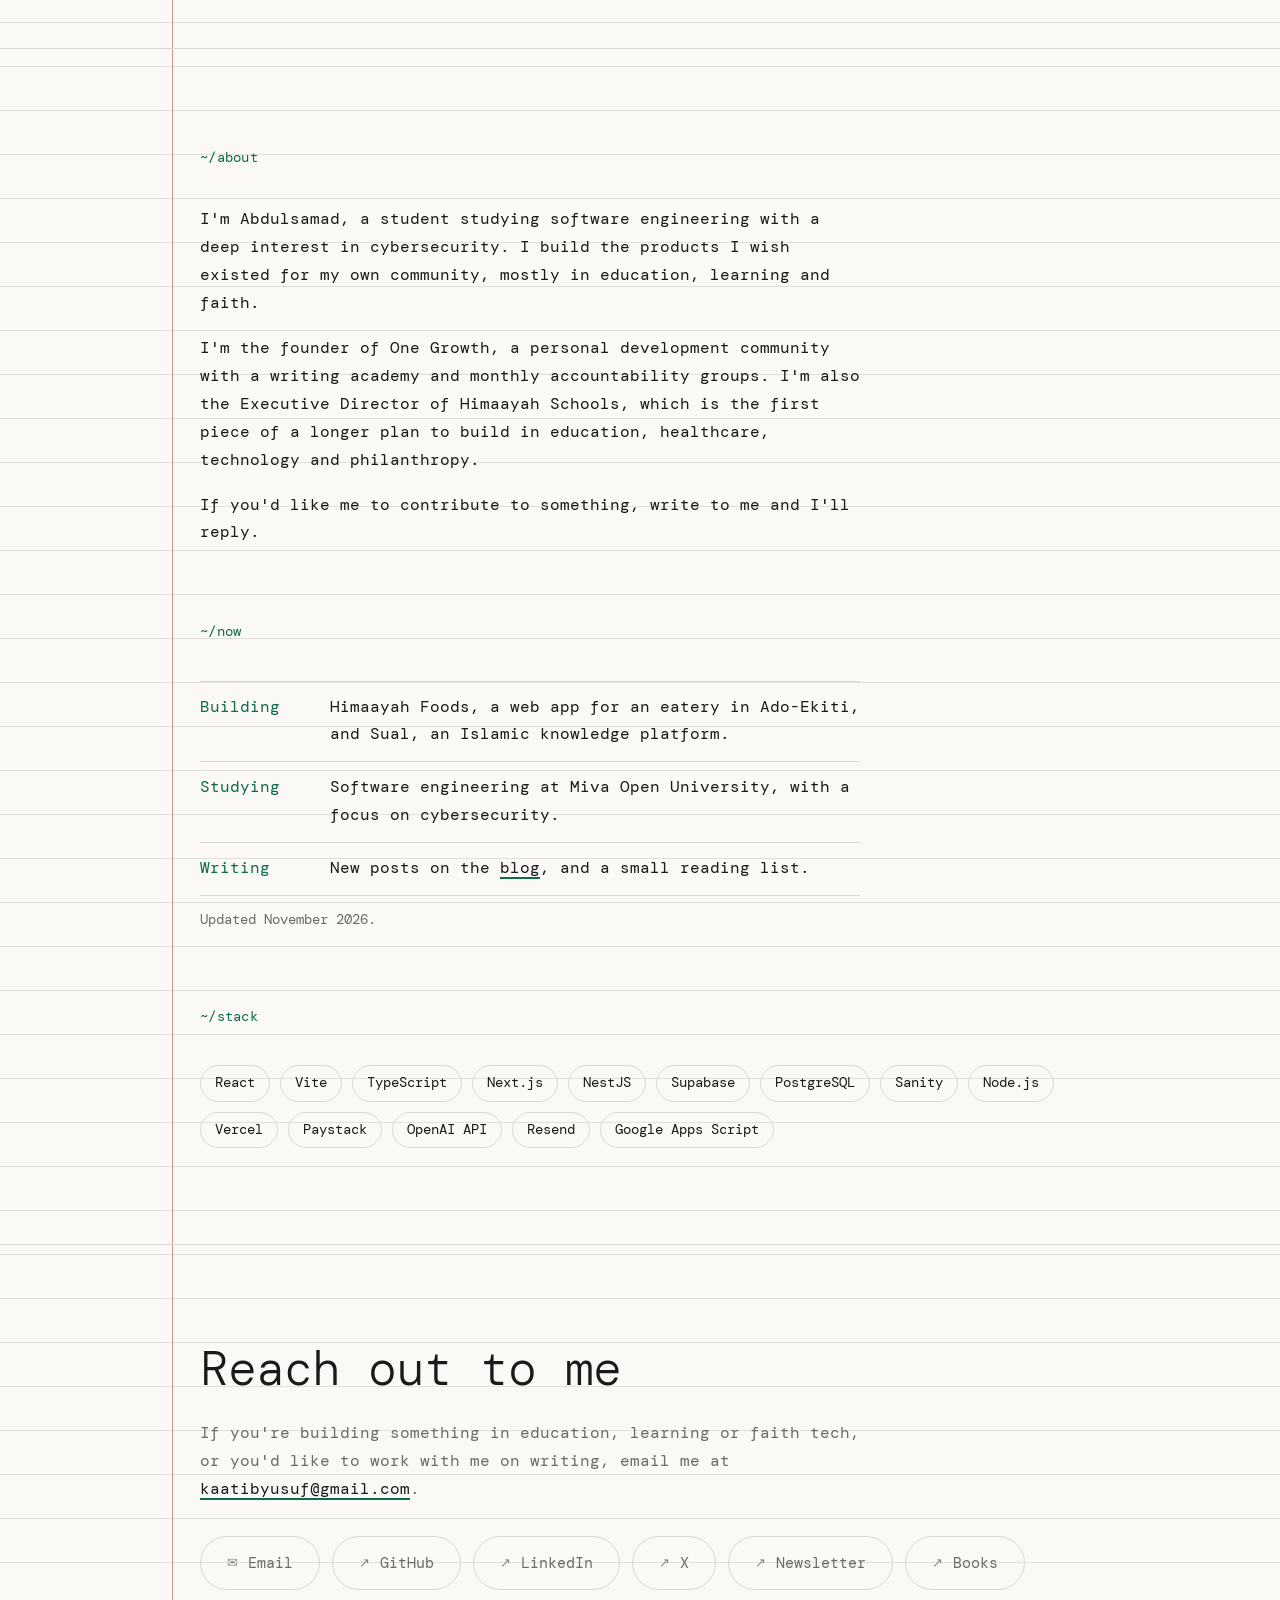
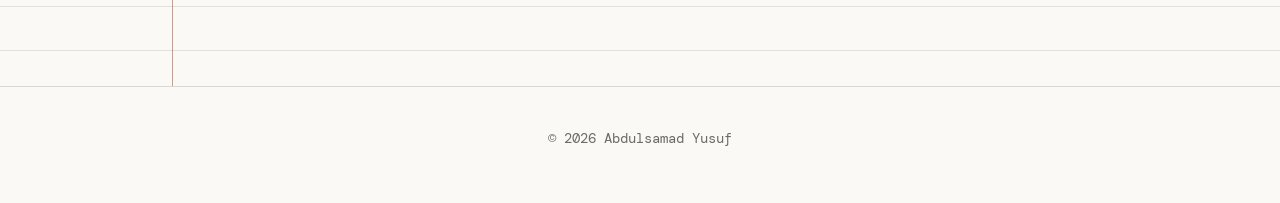
==== commit d5045e1f: "Extend notebook background across the homepage - Ruled lines and margin line now cover all sections" ====
--- a/index.html
+++ b/index.html
@@ -62,10 +62,10 @@
     </div>
   </header>
 
-  <main id="main">
+  <main id="main" class="paper">
+    <div class="notebook" aria-hidden="true"></div>
 
     <section class="hero" id="top">
-      <div class="notebook" aria-hidden="true"></div>
       <div class="wrap">
         <h1>Software engineer &amp; writer.</h1>
         <p class="lede">
--- a/style.css
+++ b/style.css
@@ -73,12 +73,14 @@
   display: flex; align-items: center; padding: 72px 0 110px;
 }
 .hero .wrap { position: relative; z-index: 1; }
+.paper { position: relative; }
+.paper > .hero, .paper > .block { position: relative; z-index: 1; }
 .notebook {
-  position: absolute; inset: 0; background: var(--line); opacity: .75;
+  position: absolute; inset: 0; z-index: 0; background: var(--line); opacity: .75;
   -webkit-mask: url("data:image/svg+xml,%3Csvg xmlns='http://www.w3.org/2000/svg' width='44' height='44'%3E%3Crect y='43' width='44' height='1'/%3E%3C/svg%3E");
           mask: url("data:image/svg+xml,%3Csvg xmlns='http://www.w3.org/2000/svg' width='44' height='44'%3E%3Crect y='43' width='44' height='1'/%3E%3C/svg%3E");
 }
-.hero::before {
+.paper::before {
   content: ""; position: absolute; top: 0; bottom: 0;
   left: max(16px, calc((100% - var(--wrap)) / 2 - 28px));
   width: 1px; background: var(--rule); opacity: .6; z-index: 1;
@@ -192,7 +194,7 @@
 @keyframes blink { 50% { opacity: 0; } }
 
 @media (max-width: 720px) {
-  .hero::before { left: 10px; }
+  .paper::before { left: 10px; }
   body { font-size: 15px; }
   .nav { padding: 10px 20px; border-bottom-color: var(--line); }
   .burger { display: block; }
@@ -241,3 +243,5 @@
 .now a { color: var(--ink); text-decoration-color: var(--accent); text-underline-offset: 4px; text-decoration-thickness: 2px; }
 .now-d { margin: 12px 0 0; font-size: 13.5px; color: var(--muted); }
 @media (max-width: 560px) { .now li { grid-template-columns: 1fr; } }
+
+.bk-n { flex: 0 0 100%; margin-top: 4px; font-size: 14px; line-height: 1.7; color: var(--muted); max-width: 60ch; }
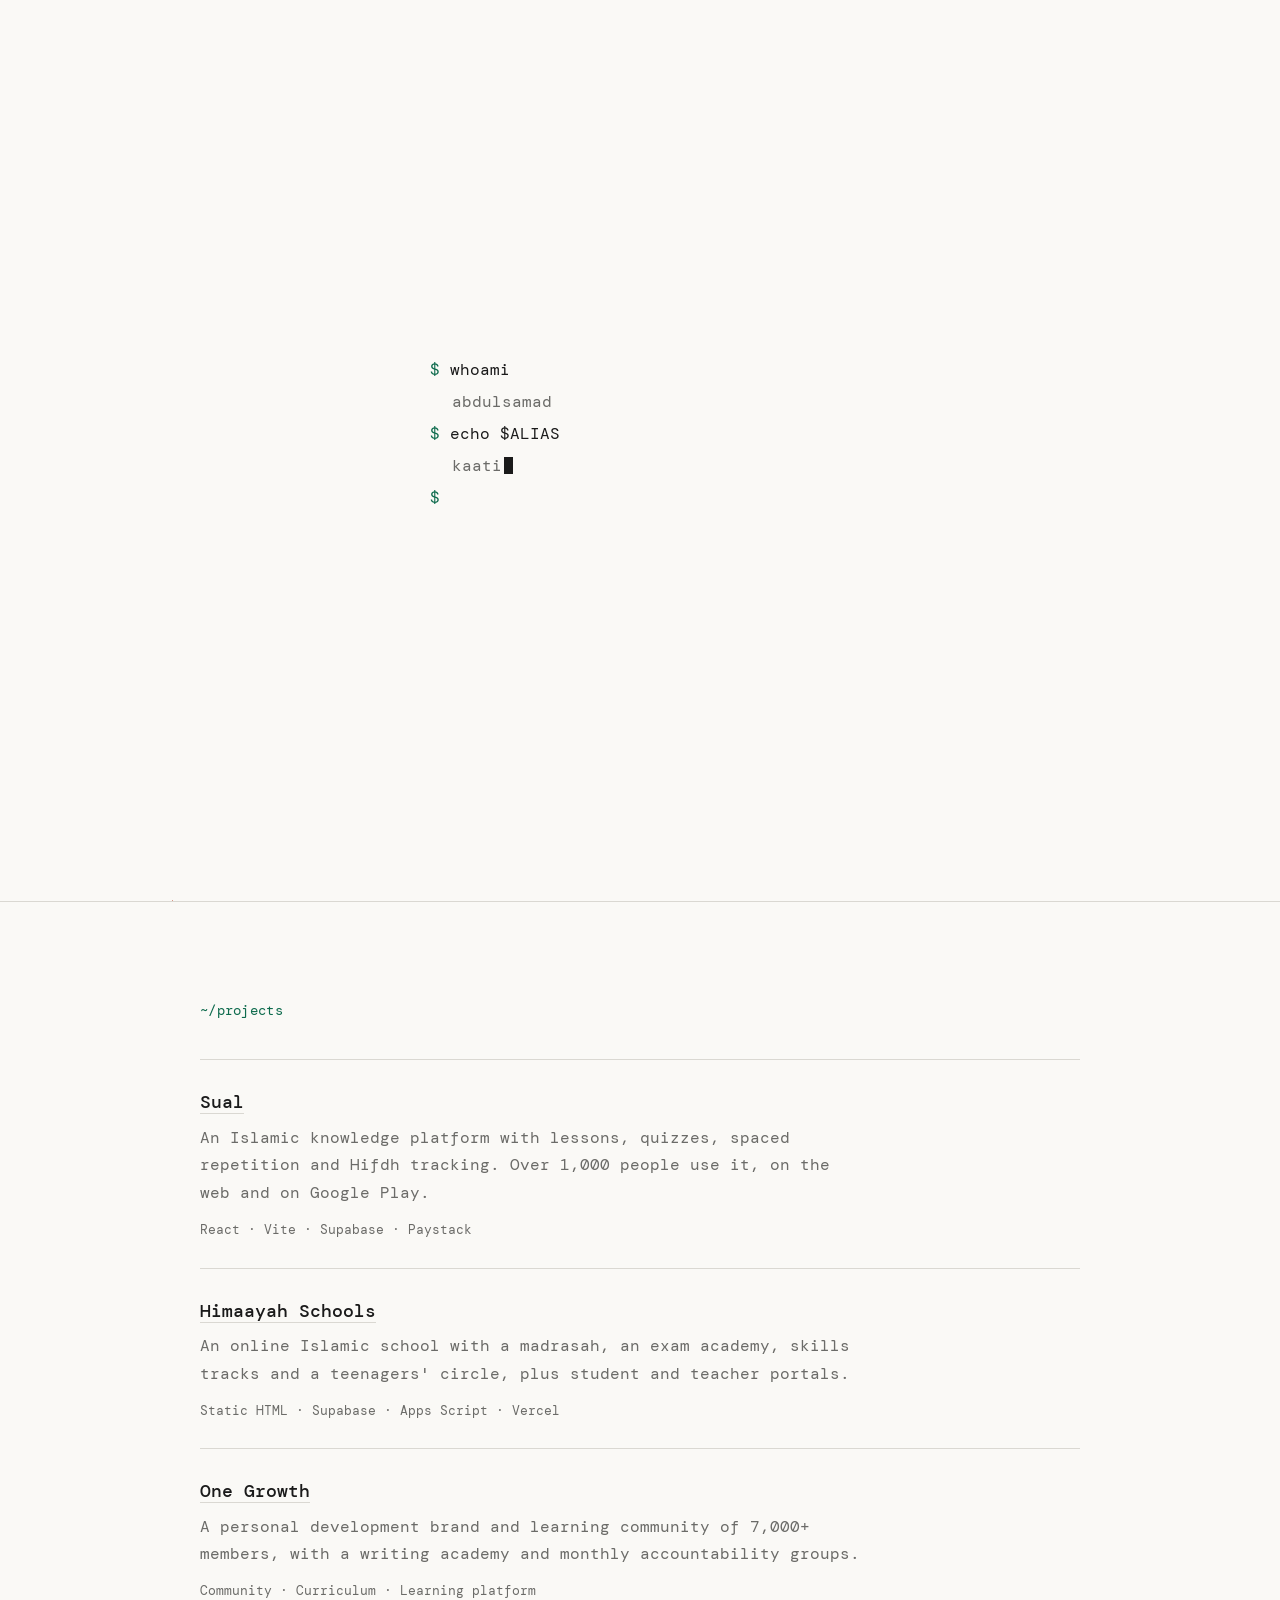
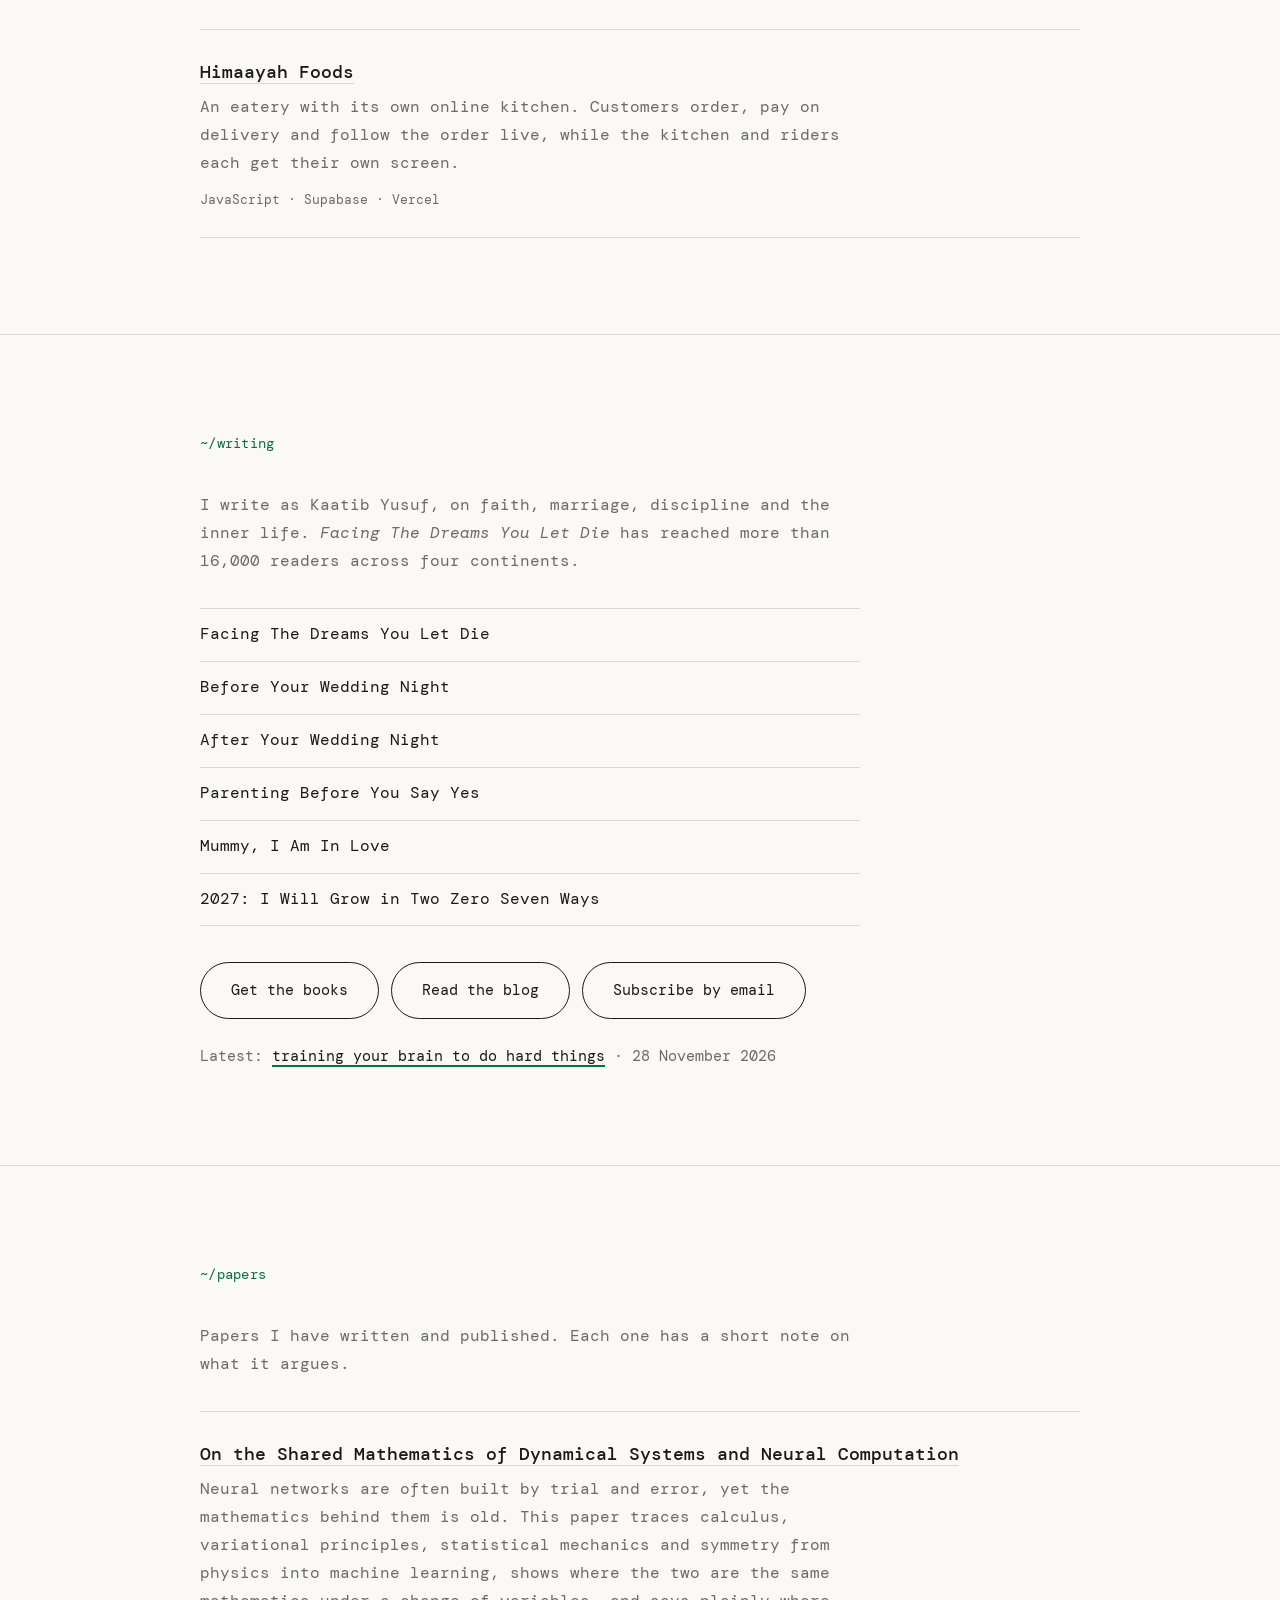
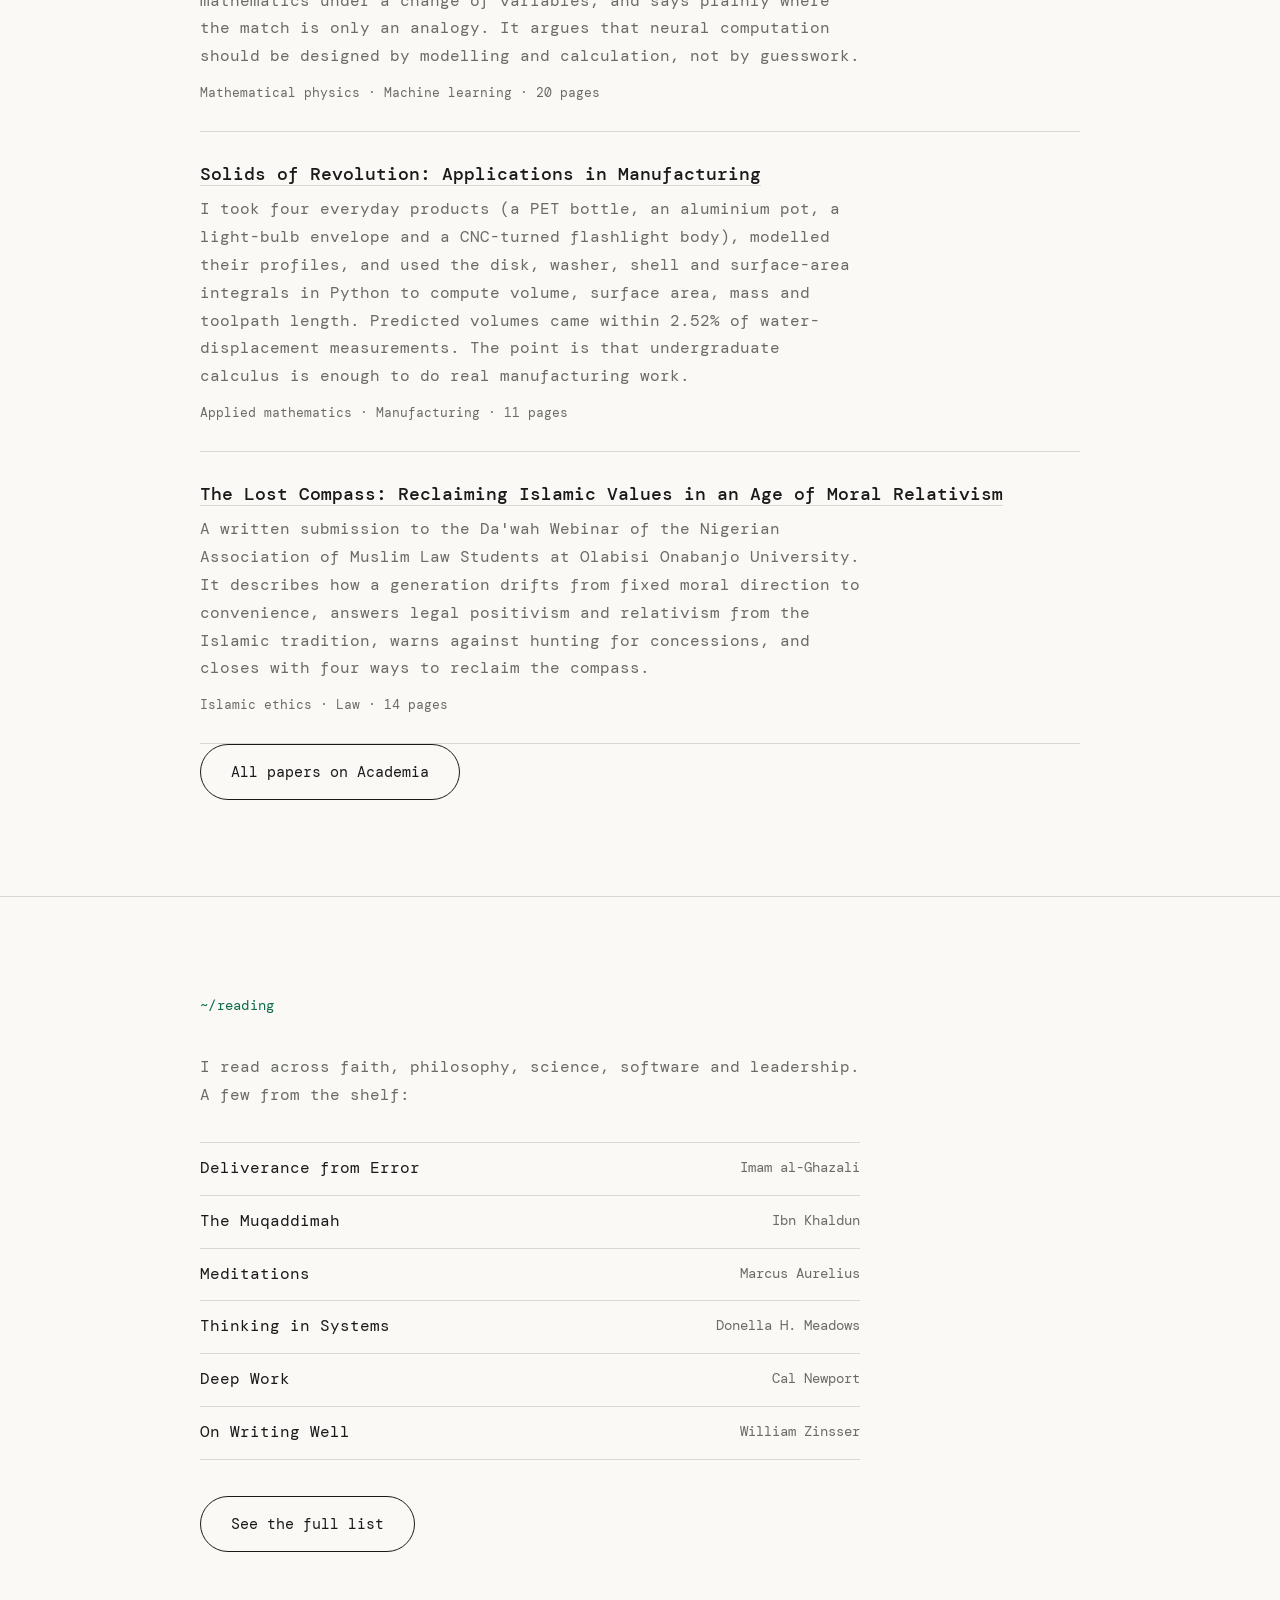
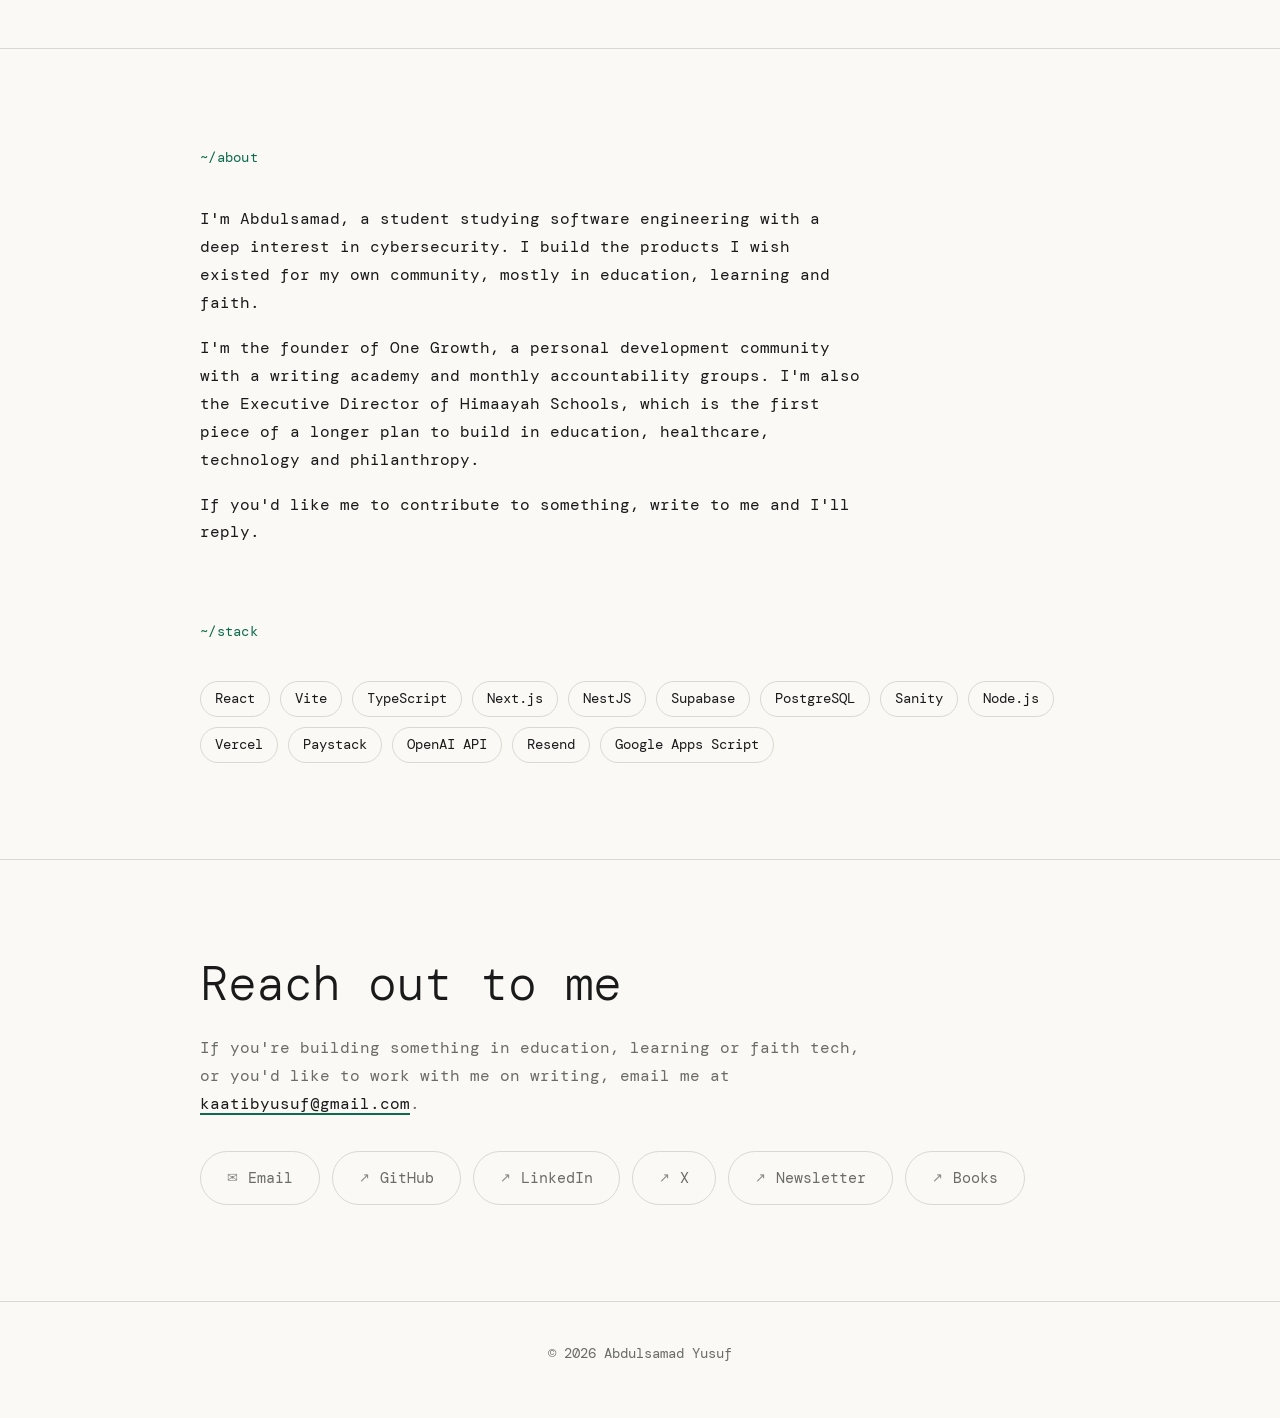
==== commit 2817381b: "Remove RSS link and now block, notebook on hero only - Remove RSS link from the blog index - Remove " ====
--- a/index.html
+++ b/index.html
@@ -62,10 +62,10 @@
     </div>
   </header>
 
-  <main id="main" class="paper">
-    <div class="notebook" aria-hidden="true"></div>
+  <main id="main">
 
     <section class="hero" id="top">
+      <div class="notebook" aria-hidden="true"></div>
       <div class="wrap">
         <h1>Software engineer &amp; writer.</h1>
         <p class="lede">
@@ -199,14 +199,6 @@
           <p>If you'd like me to contribute to something, write to me and I'll reply.</p>
         </div>
 
-        <h2 class="label stack-label">~/now</h2>
-        <ul class="now">
-          <li><span class="now-k">Building</span><span>Himaayah Foods, a web app for an eatery in Ado-Ekiti, and Sual, an Islamic knowledge platform.</span></li>
-          <li><span class="now-k">Studying</span><span>Software engineering at Miva Open University, with a focus on cybersecurity.</span></li>
-          <li><span class="now-k">Writing</span><span>New posts on the <a href="blog/index.html">blog</a>, and a small reading list.</span></li>
-        </ul>
-        <p class="now-d">Updated November 2026.</p>
-
         <h2 class="label stack-label">~/stack</h2>
         <ul class="stack">
           <li>React</li><li>Vite</li><li>TypeScript</li><li>Next.js</li><li>NestJS</li>
--- a/style.css
+++ b/style.css
@@ -73,14 +73,12 @@
   display: flex; align-items: center; padding: 72px 0 110px;
 }
 .hero .wrap { position: relative; z-index: 1; }
-.paper { position: relative; }
-.paper > .hero, .paper > .block { position: relative; z-index: 1; }
 .notebook {
-  position: absolute; inset: 0; z-index: 0; background: var(--line); opacity: .75;
+  position: absolute; inset: 0; background: var(--line); opacity: .75;
   -webkit-mask: url("data:image/svg+xml,%3Csvg xmlns='http://www.w3.org/2000/svg' width='44' height='44'%3E%3Crect y='43' width='44' height='1'/%3E%3C/svg%3E");
           mask: url("data:image/svg+xml,%3Csvg xmlns='http://www.w3.org/2000/svg' width='44' height='44'%3E%3Crect y='43' width='44' height='1'/%3E%3C/svg%3E");
 }
-.paper::before {
+.hero::before {
   content: ""; position: absolute; top: 0; bottom: 0;
   left: max(16px, calc((100% - var(--wrap)) / 2 - 28px));
   width: 1px; background: var(--rule); opacity: .6; z-index: 1;
@@ -194,7 +192,7 @@
 @keyframes blink { 50% { opacity: 0; } }
 
 @media (max-width: 720px) {
-  .paper::before { left: 10px; }
+  .hero::before { left: 10px; }
   body { font-size: 15px; }
   .nav { padding: 10px 20px; border-bottom-color: var(--line); }
   .burger { display: block; }
@@ -235,13 +233,3 @@
 .nf { max-width: 52ch; }
 .nf .page-h { margin-bottom: 20px; }
 
-/* now */
-.now { list-style: none; margin: 0; padding: 0; max-width: 66ch; }
-.now li { display: grid; grid-template-columns: 110px 1fr; gap: 6px 20px; padding: 12px 0; border-top: 1px solid var(--line); }
-.now li:last-child { border-bottom: 1px solid var(--line); }
-.now-k { color: var(--accent); }
-.now a { color: var(--ink); text-decoration-color: var(--accent); text-underline-offset: 4px; text-decoration-thickness: 2px; }
-.now-d { margin: 12px 0 0; font-size: 13.5px; color: var(--muted); }
-@media (max-width: 560px) { .now li { grid-template-columns: 1fr; } }
-
-.bk-n { flex: 0 0 100%; margin-top: 4px; font-size: 14px; line-height: 1.7; color: var(--muted); max-width: 60ch; }
